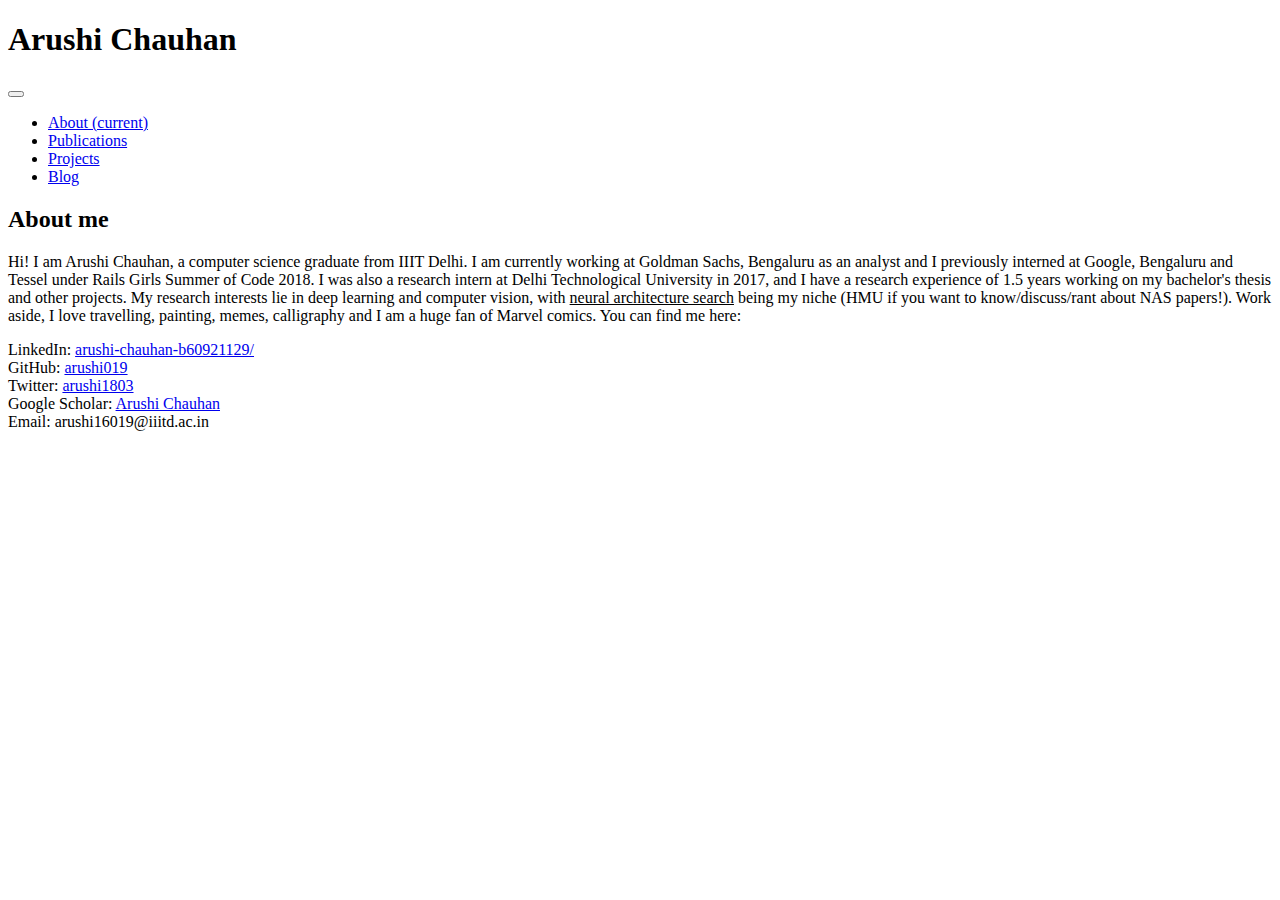
==== index.html @ 6352bda7 "Add files via upload" ====
<!DOCTYPE html>
<html lang="en">

<head>
    <meta charset="UTF-8">
    <meta name="viewport" content="width=device-width, initial-scale=1.0">
    <meta http-equiv="X-UA-Compatible" content="ie=edge">
    <title>Arushi Chauhan</title>
    <link href="https://fonts.googleapis.com/css?family=Open+Sans:300,400" rel="stylesheet" /> <!-- https://fonts.google.com/ -->
    <link href="css/bootstrap.min.css" rel="stylesheet" /> <!-- https://getbootstrap.com/ -->
    <link href="fontawesome/css/all.min.css" rel="stylesheet" /> <!-- https://fontawesome.com/ -->
    <link href="css/templatemo-diagoona.css" rel="stylesheet" />
<!--

TemplateMo 550 Diagoona

https://templatemo.com/tm-550-diagoona

-->
</head>

<body>
    <div class="tm-container">        
        <div>
            <div class="tm-row pt-4">
                <div class="tm-col-left">
                    <div class="tm-site-header media">
                        <i class="fas fa-umbrella-beach fa-3x mt-1 tm-logo"></i>
                        <div class="media-body">
                            <h1 class="tm-sitename text-uppercase">Arushi Chauhan</h1>
                        </div>        
                    </div>
                </div>
                <div class="tm-col-right">
                    <nav class="navbar navbar-expand-lg" id="tm-main-nav">
                        <button class="navbar-toggler toggler-example mr-0 ml-auto" type="button" 
                            data-toggle="collapse" data-target="#navbar-nav" 
                            aria-controls="navbar-nav" aria-expanded="false" aria-label="Toggle navigation">
                            <span><i class="fas fa-bars"></i></span>
                        </button>
                        <div class="collapse navbar-collapse tm-nav" id="navbar-nav">
                            <ul class="navbar-nav text-uppercase">
                                <li class="nav-item active">
                                    <a class="nav-link tm-nav-link" href="#">About <span class="sr-only">(current)</span></a>
                                </li>
                                <li class="nav-item">
                                    <a class="nav-link tm-nav-link" href="papers.html">Publications</a>
                                </li>
                                <li class="nav-item">
                                    <a class="nav-link tm-nav-link" href="projects.html">Projects</a>
                                </li>                            
                                <li class="nav-item">
                                    <a class="nav-link tm-nav-link" href="blog.html">Blog</a>
                                </li>
                            </ul>                            
                        </div>                        
                    </nav>
                </div>
            </div>
            
            <div class="tm-row">
                <div class="tm-col-left"></div>
                <main class="tm-col-right">
                    <section class="tm-content">
                        <h2 class="mb-5 tm-content-title">About me</h2>
                        <p class="mb-5">
                        	Hi! I am Arushi Chauhan, a computer science graduate from IIIT Delhi. I am currently working at Goldman Sachs, Bengaluru as an analyst and I previously interned at Google, Bengaluru and Tessel under Rails Girls Summer of Code 2018. I was also a research intern at Delhi Technological University in 2017, and I have a research experience of 1.5 years working on my bachelor's thesis and other projects. My research interests lie in deep learning and computer vision, with <u>neural architecture search</u> being my niche (HMU if you want to know/discuss/rant about NAS papers!). Work aside, I love travelling, painting, memes, calligraphy and I am a huge fan of Marvel comics. You can find me here:     
                        </p>
                        
                        <p class="mb-5">LinkedIn: 
                        	<a href="linkedin.com/in/arushi-chauhan-b60921129/">arushi-chauhan-b60921129/</a>
                        <br>GitHub: 
                        	<a href="github.com/arushi019">arushi019</a>
                        <br>Twitter: 
                        	<a href="twitter.com/arushi1803">arushi1803</a>
                        <br>Google Scholar:
                        	<a href="https://scholar.google.com/citations?user=WMed-rcAAAAJ&hl=en&oi=ao">Arushi Chauhan</a>
                        <br>Email: arushi16019@iiitd.ac.in</p>  

                    </section>
                </main>
            </div>
        </div>        

        

        <!-- Diagonal background design -->
        <div class="tm-bg">
            <div class="tm-bg-left"></div>
            <div class="tm-bg-right"></div>
        </div>
    </div>

    <script src="js/jquery-3.4.1.min.js"></script>
    <script src="js/bootstrap.min.js"></script>
    <script src="js/jquery.backstretch.min.js"></script>
    <script src="js/templatemo-script.js"></script>
</body>
</html>
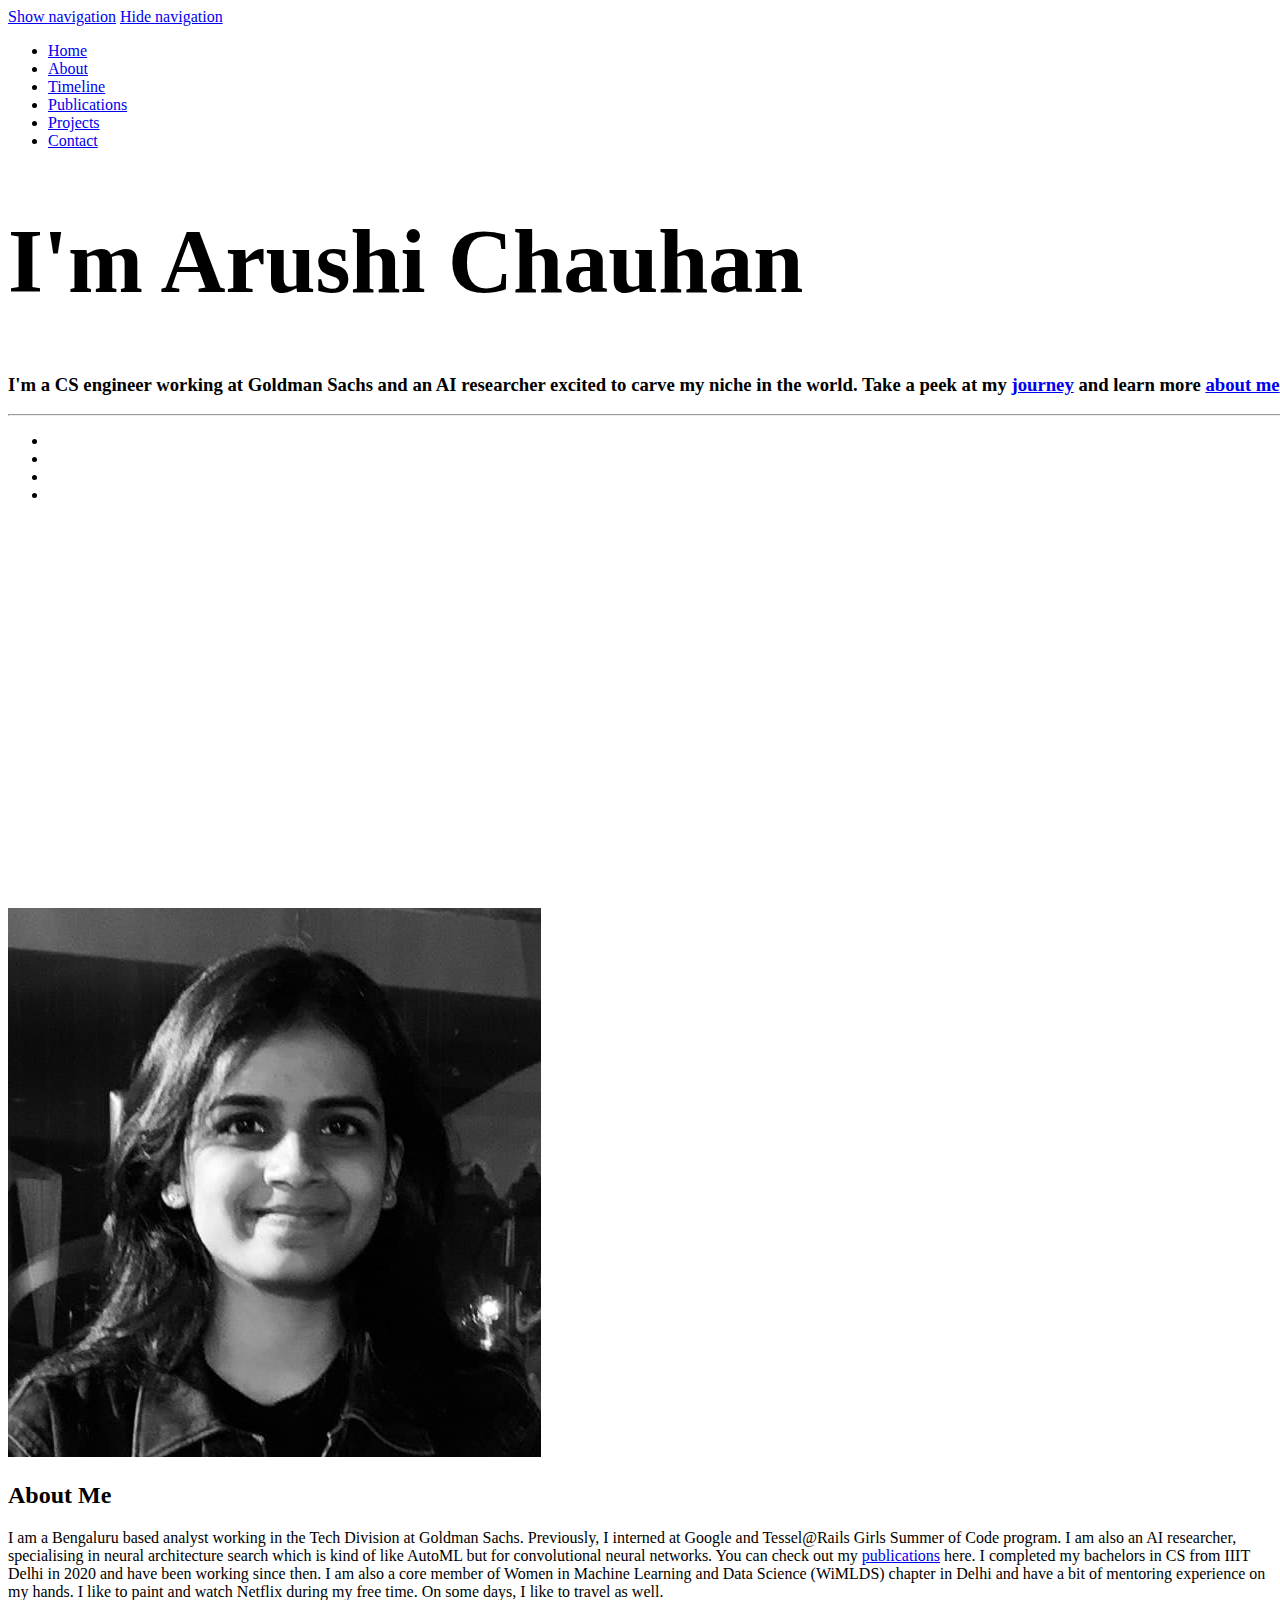
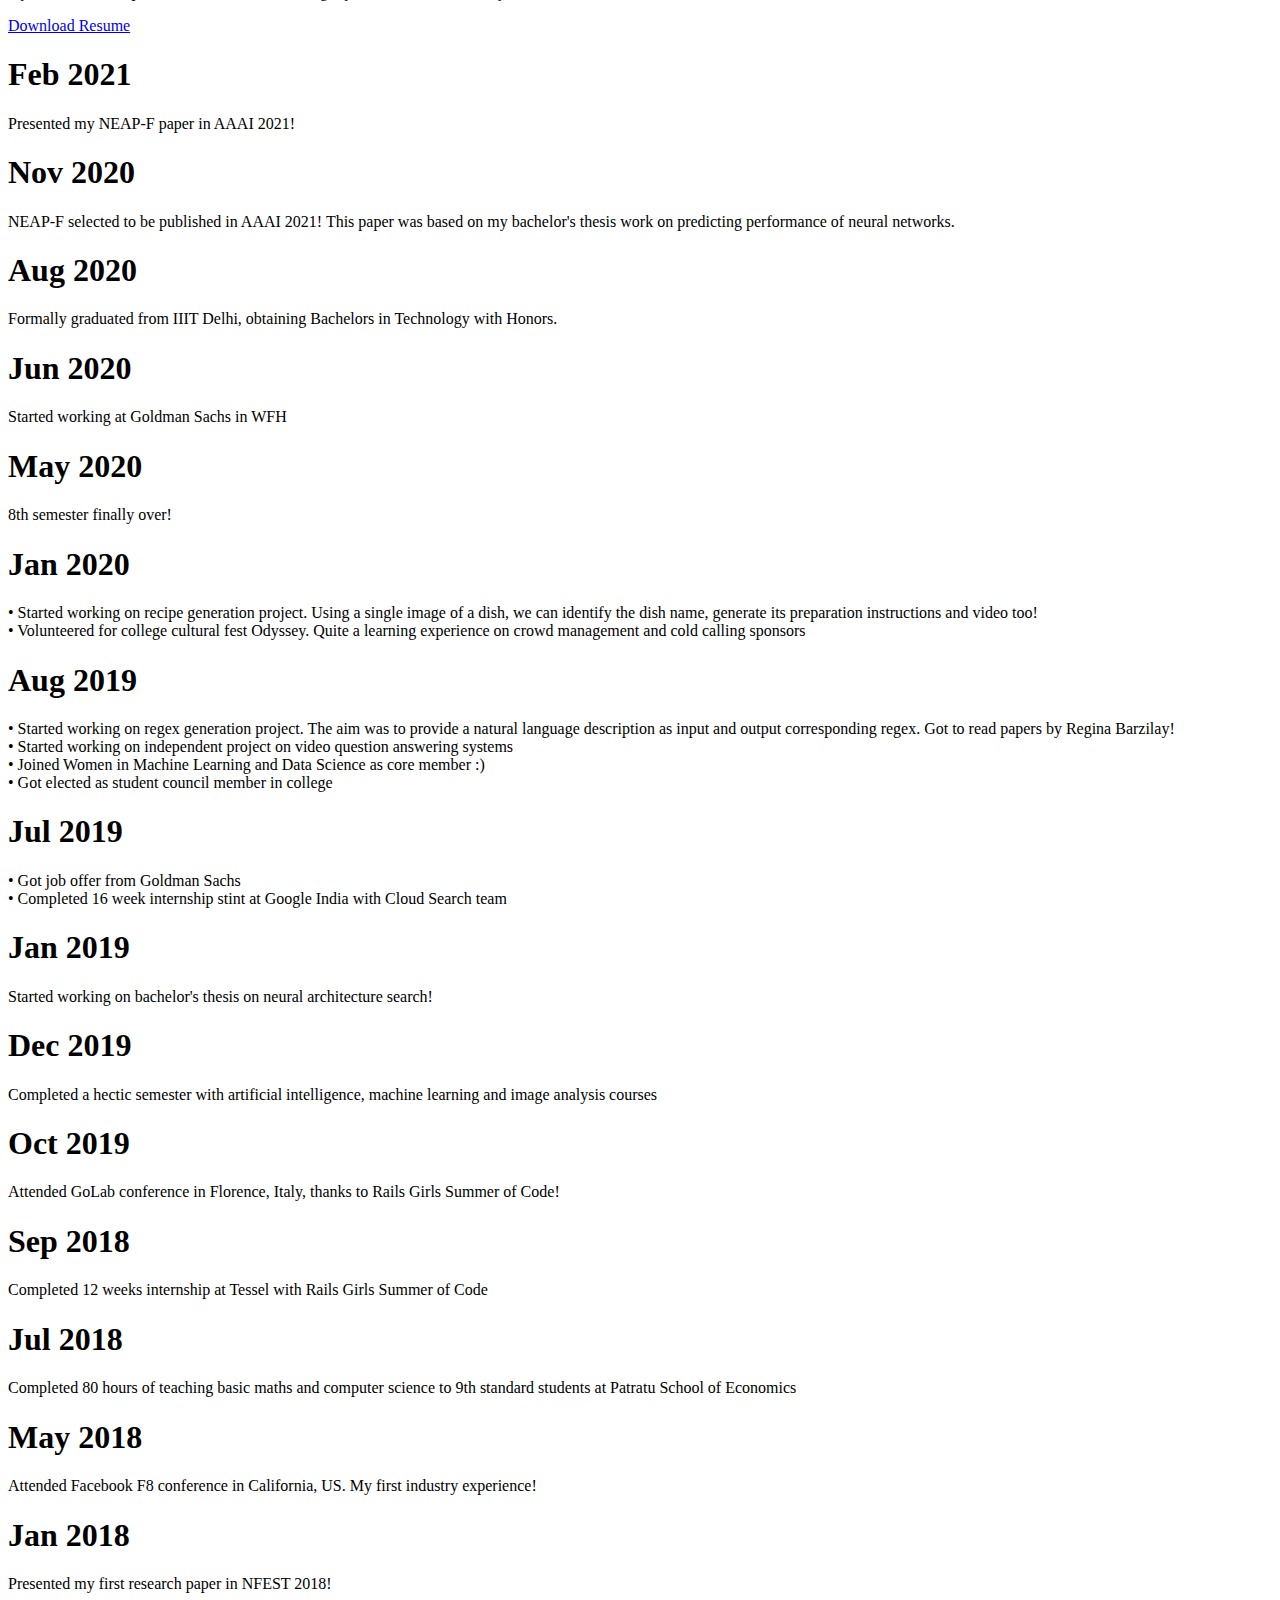
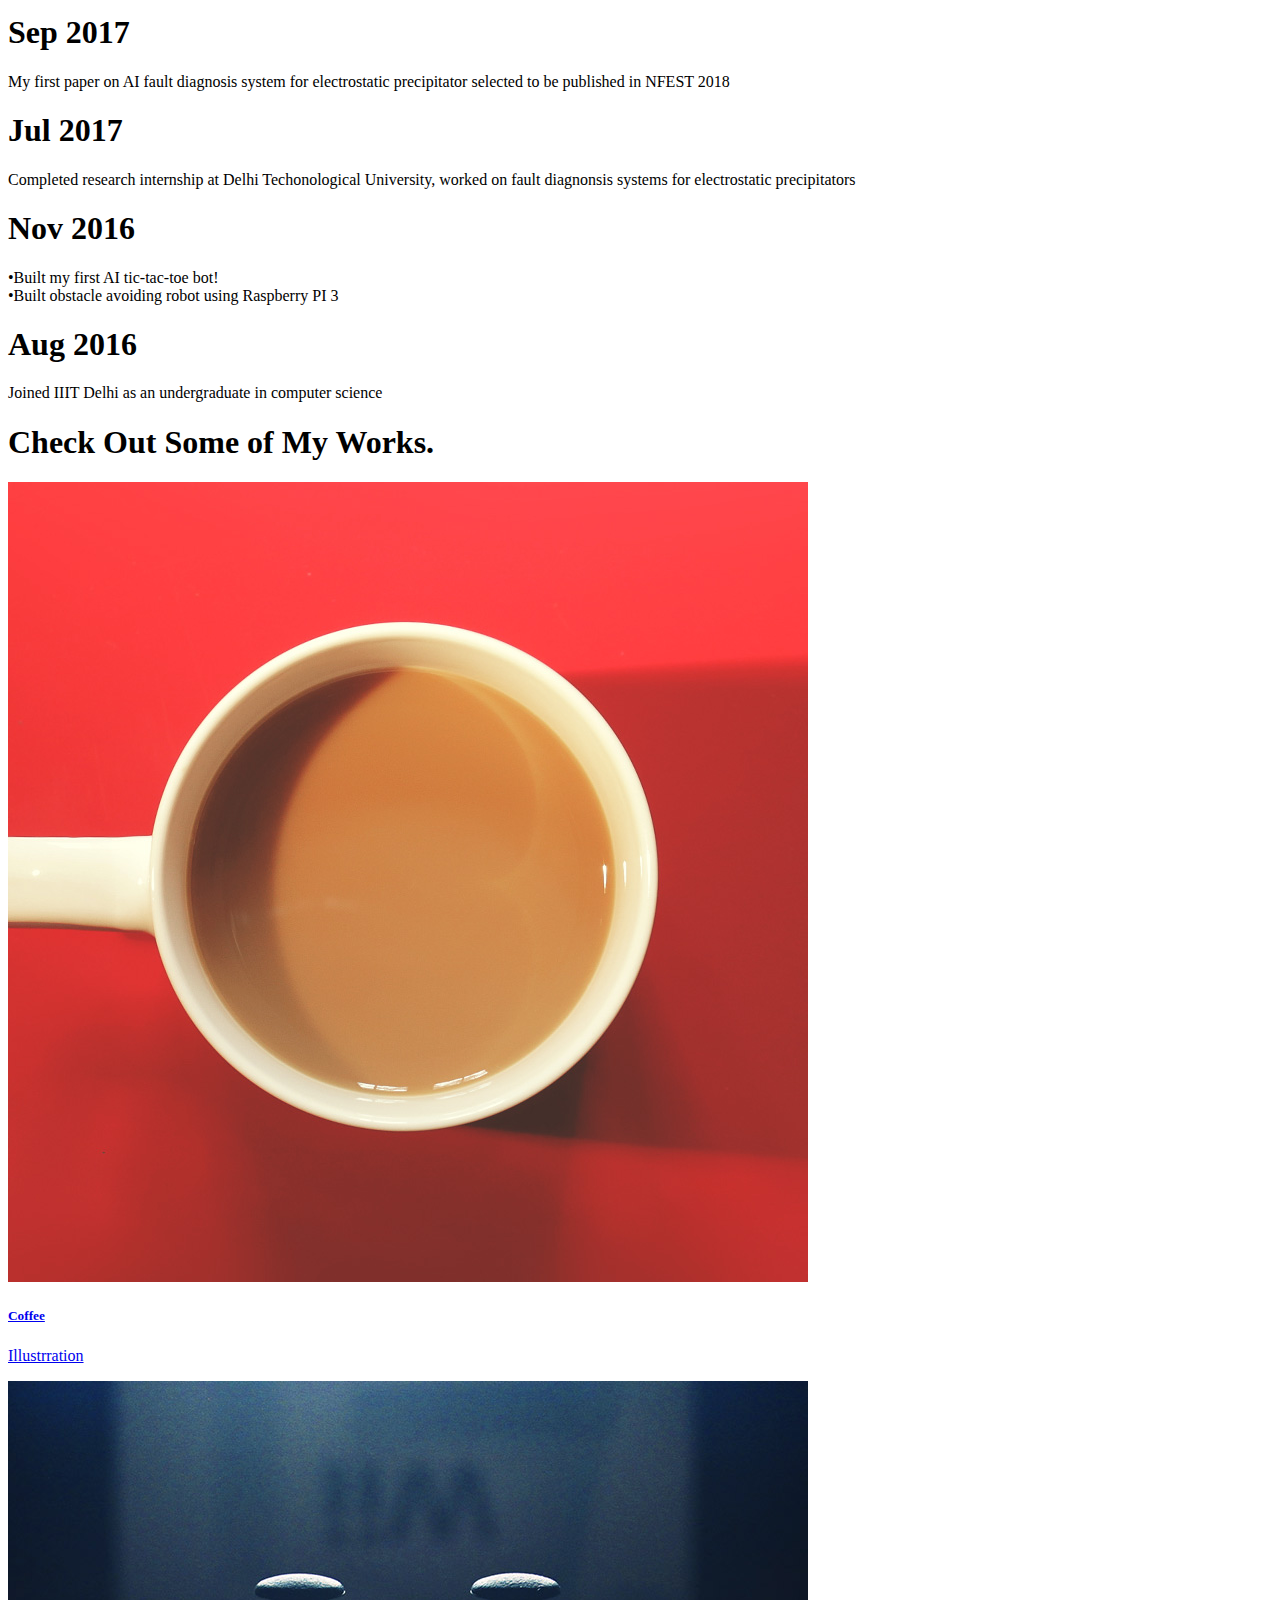
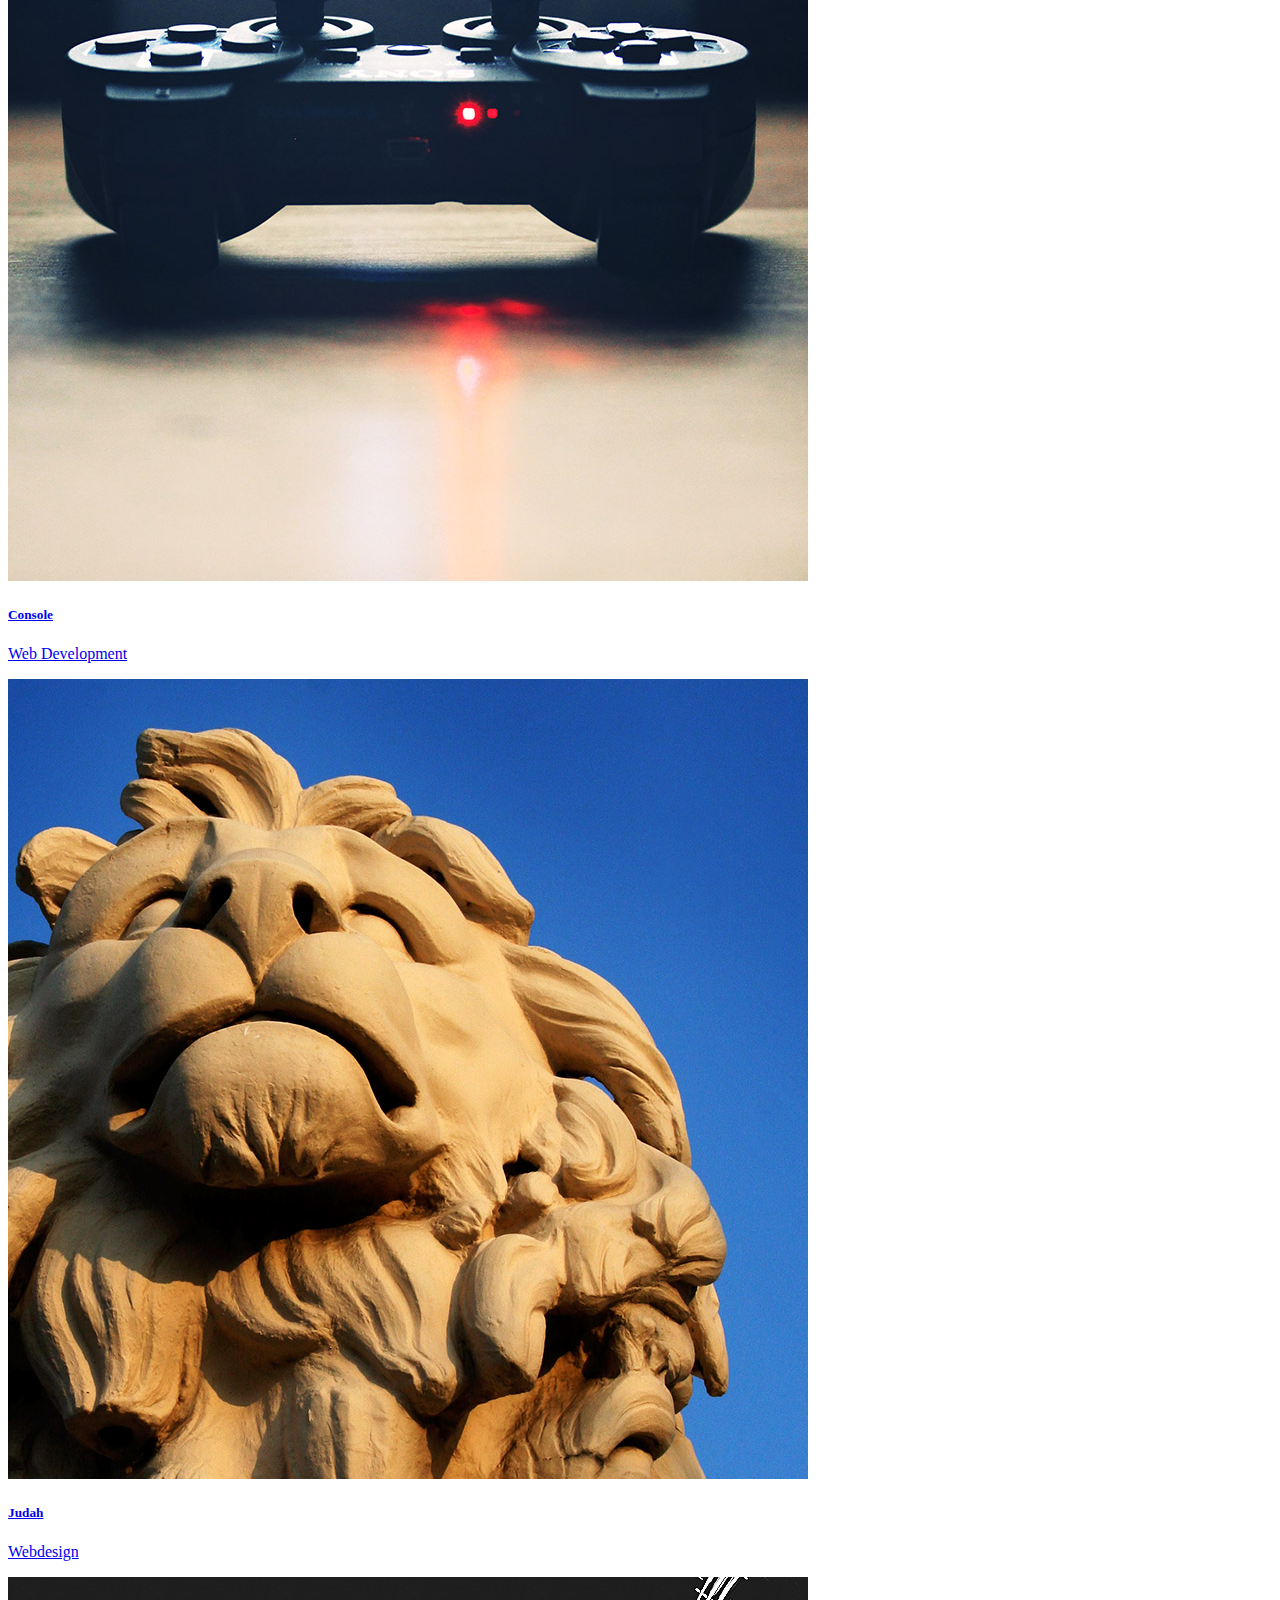
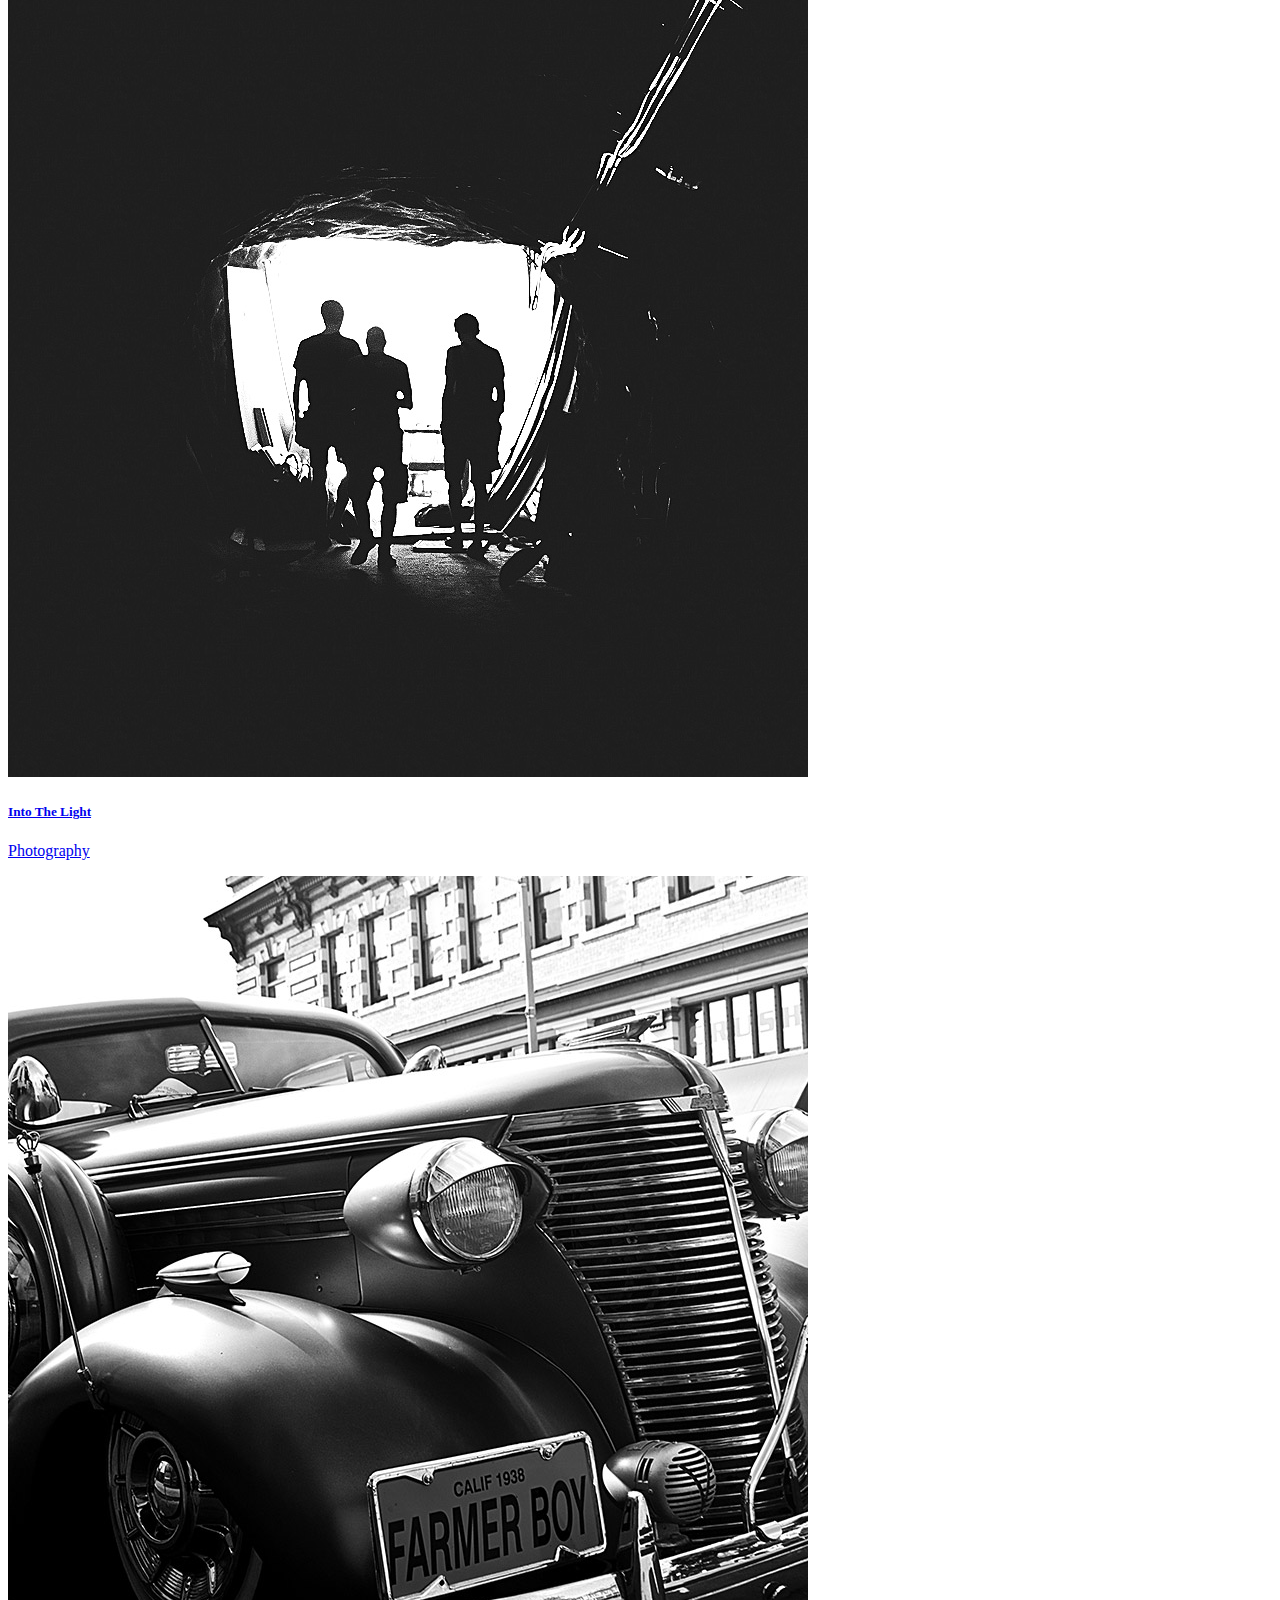
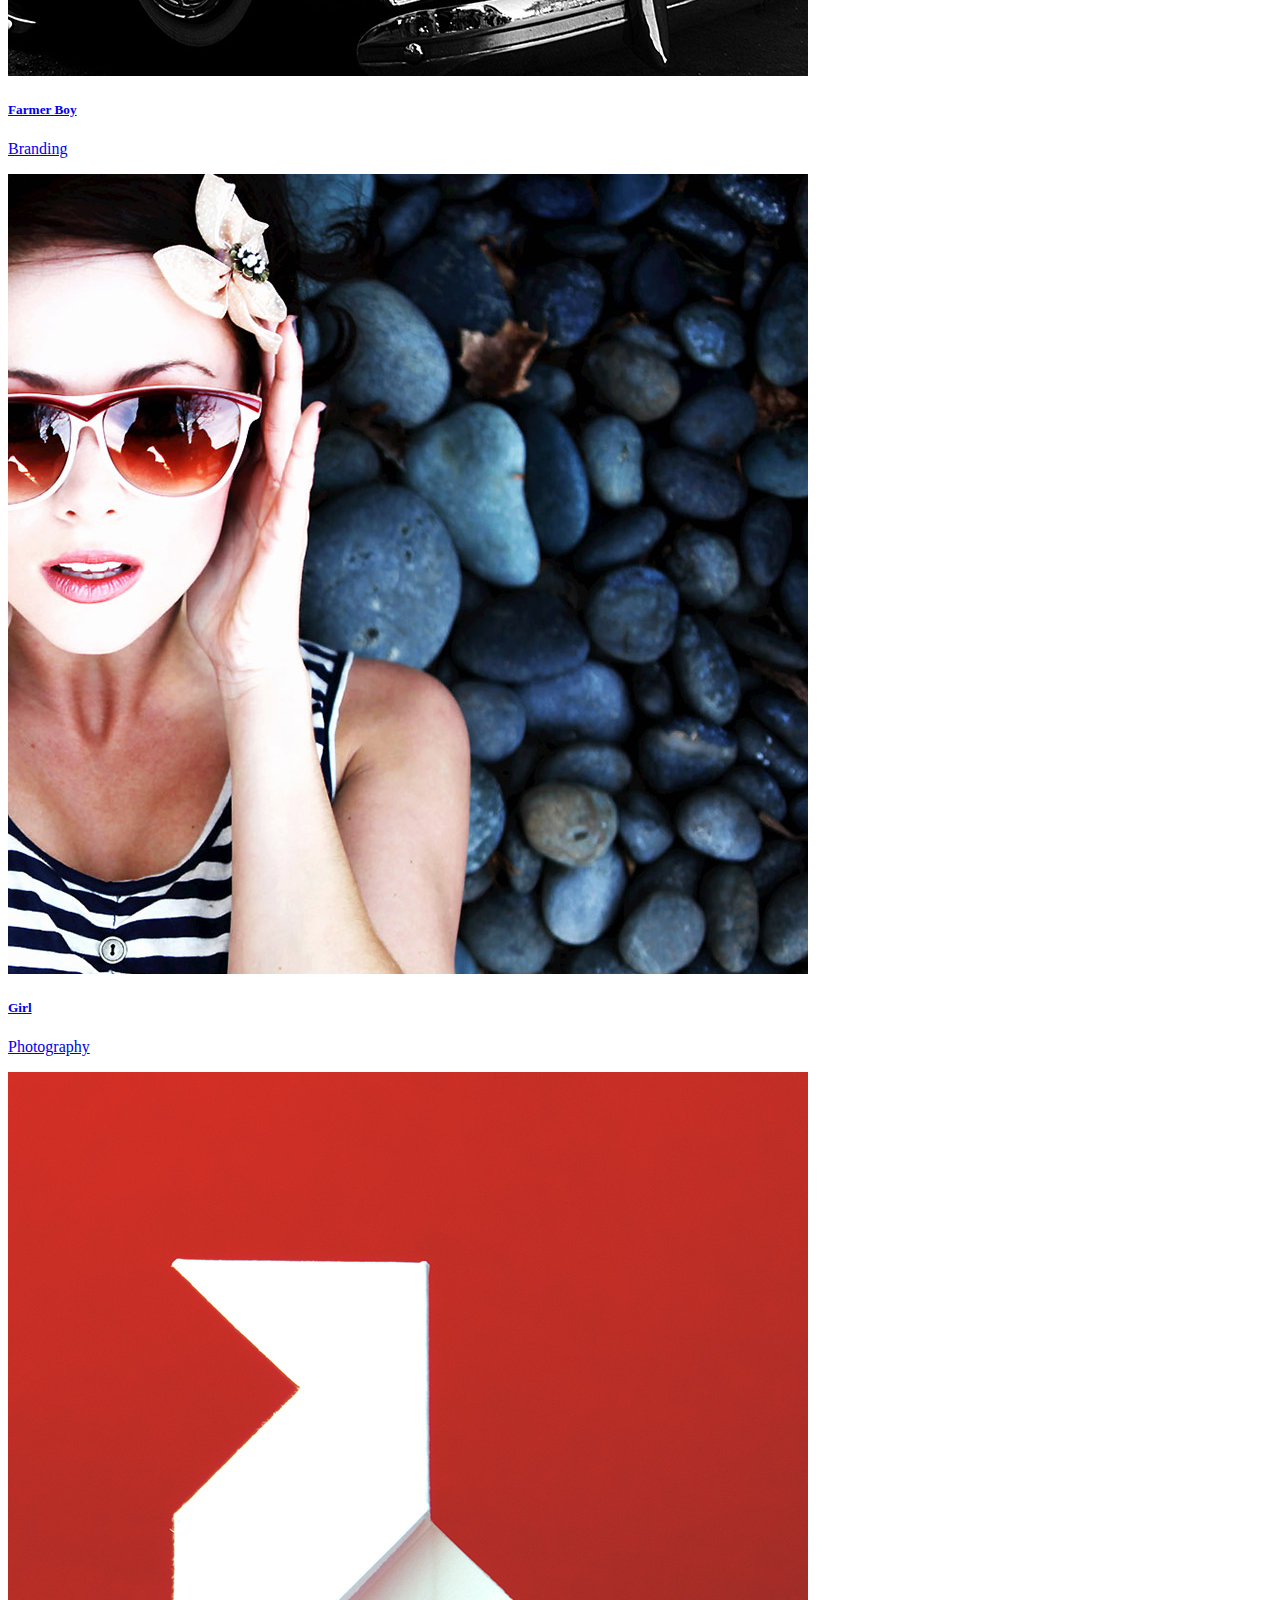
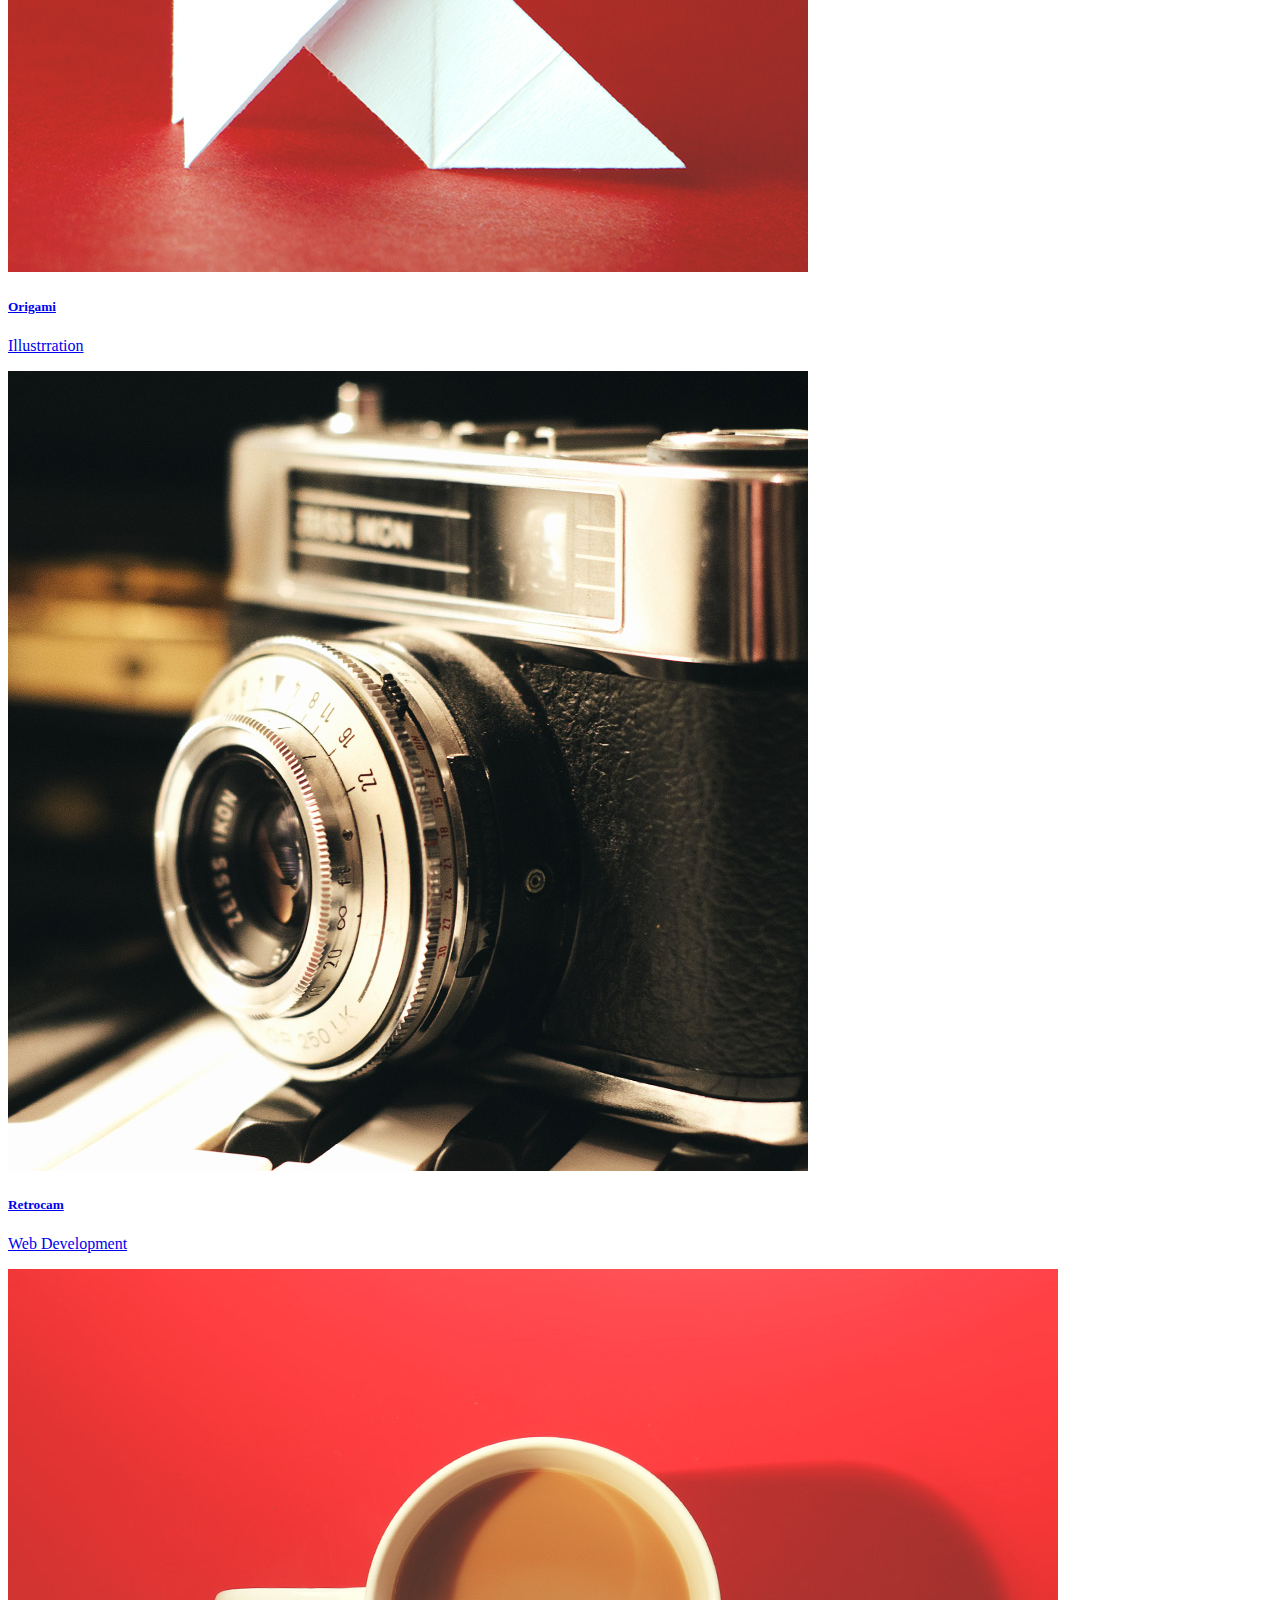
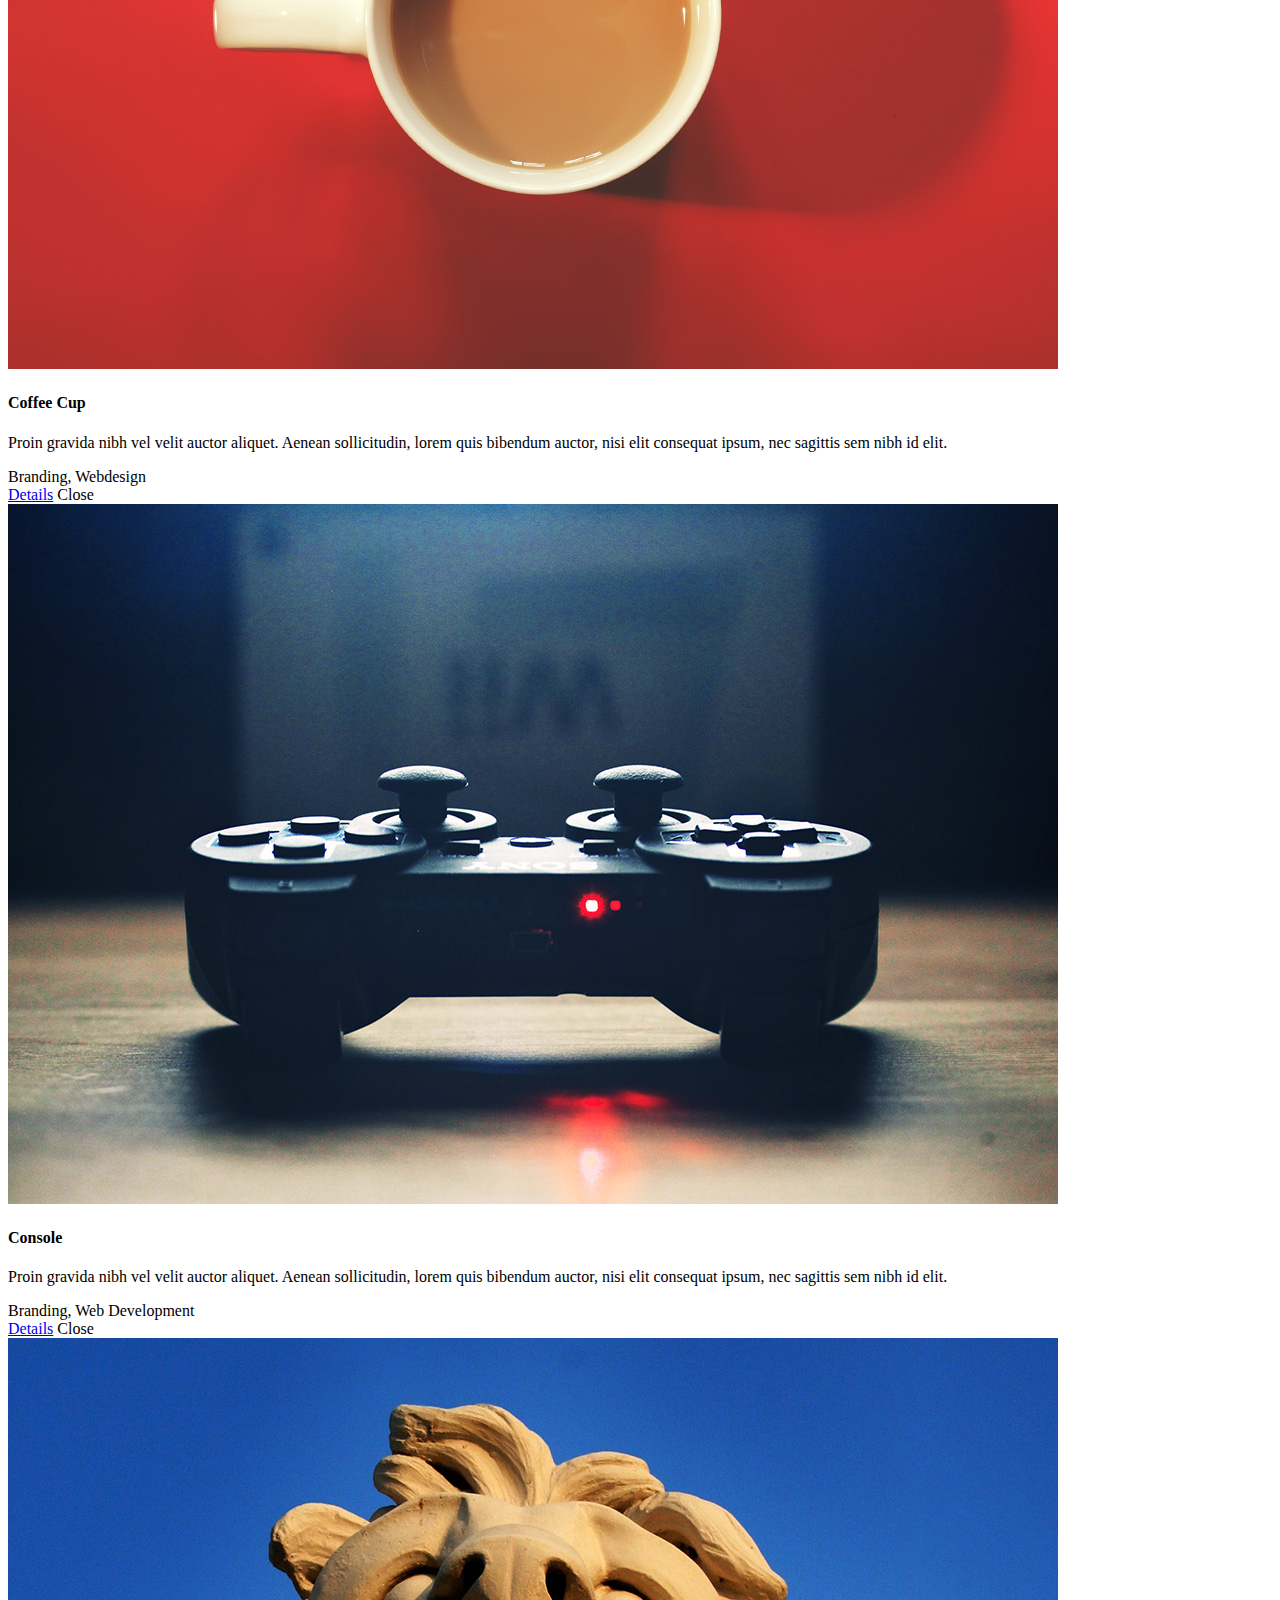
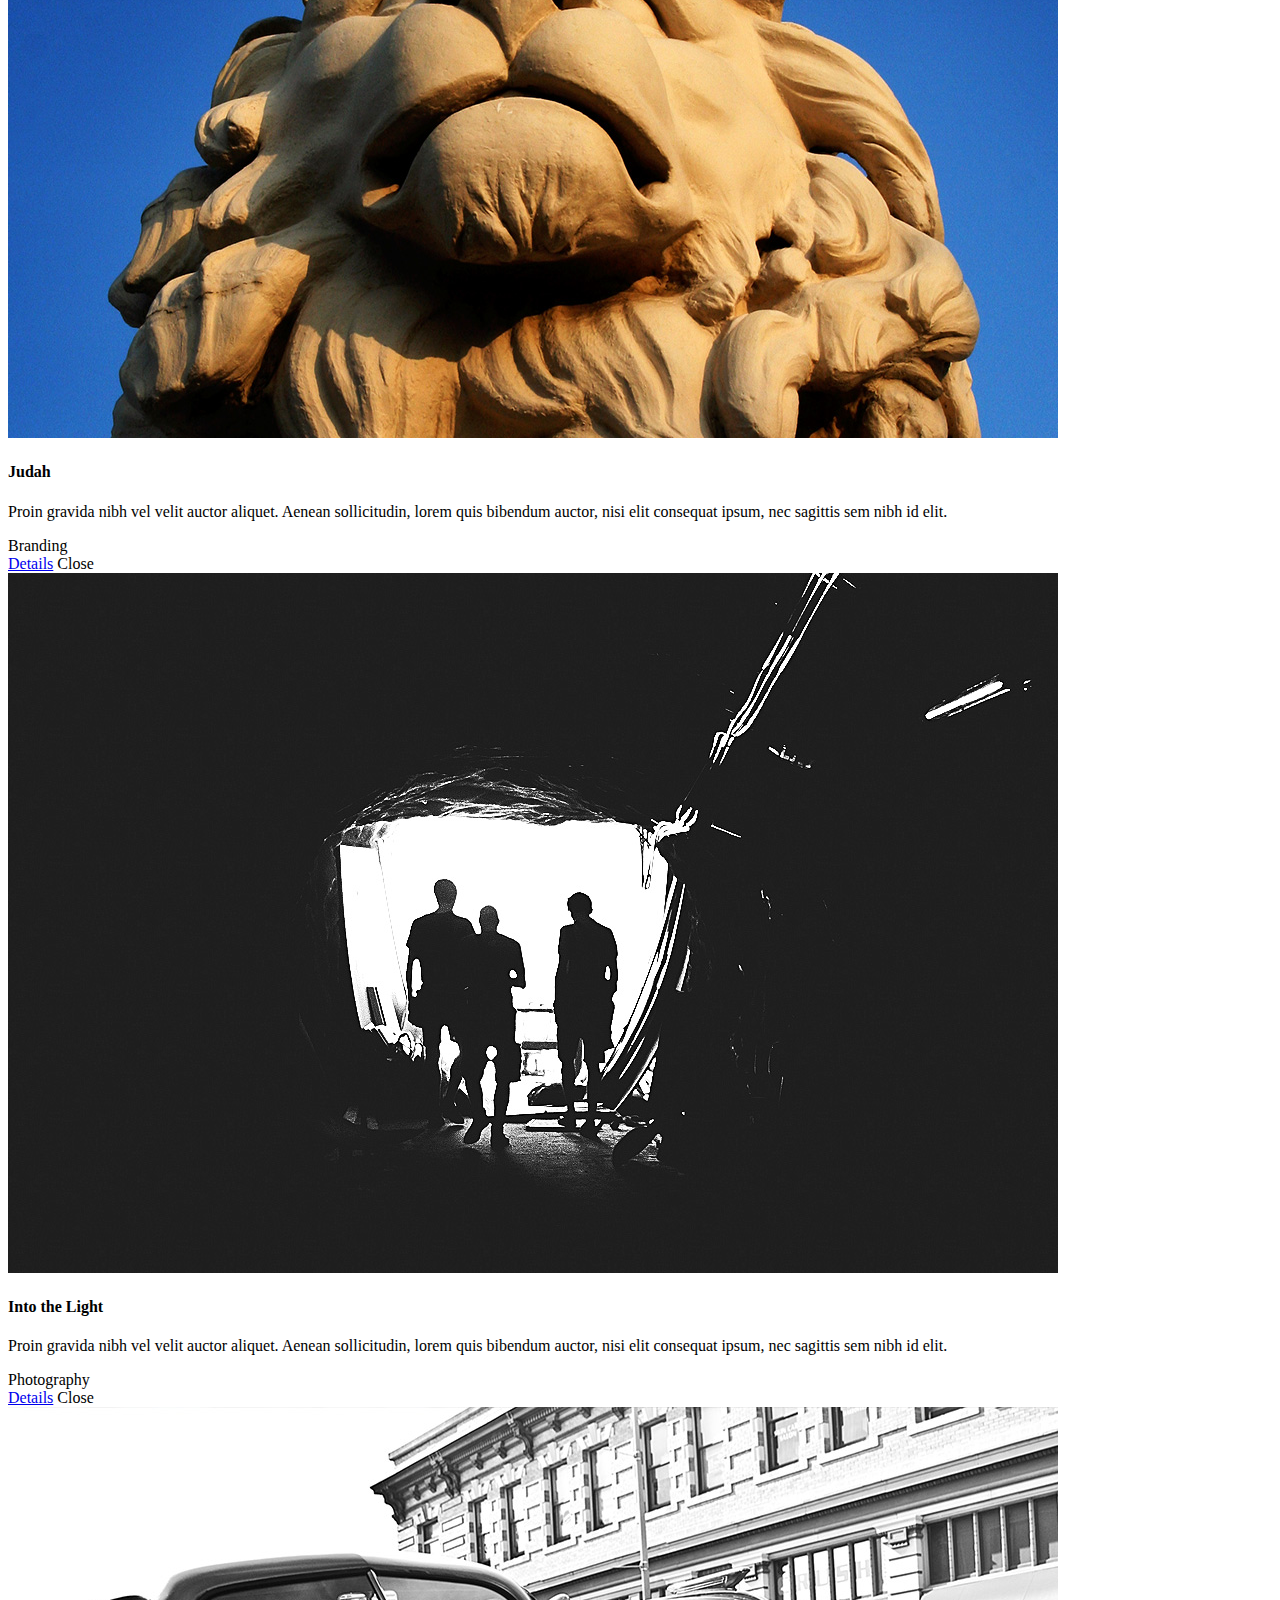
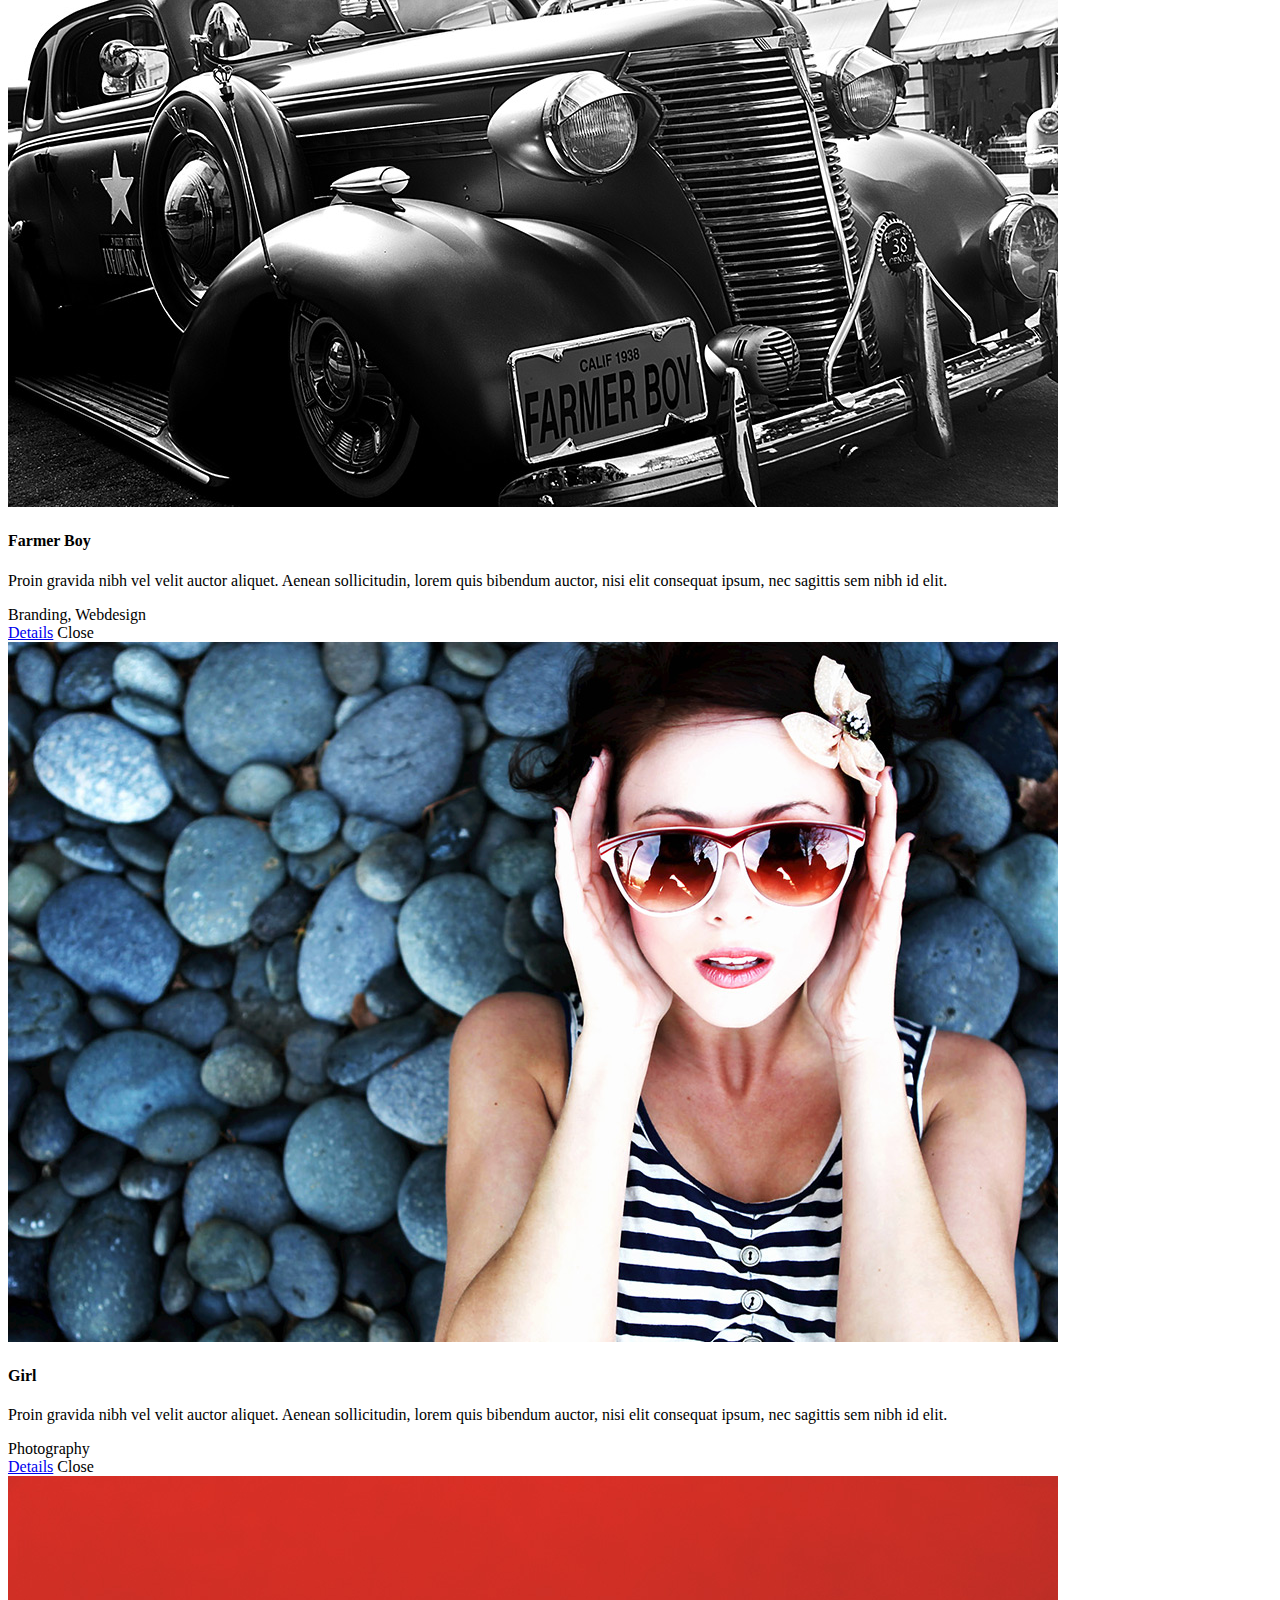
==== commit 96acdcf6: "Add files via upload" ====
--- a/index.html
+++ b/index.html
@@ -1,99 +1,794 @@
-<!DOCTYPE html>
-<html lang="en">
-
-<head>
-    <meta charset="UTF-8">
-    <meta name="viewport" content="width=device-width, initial-scale=1.0">
-    <meta http-equiv="X-UA-Compatible" content="ie=edge">
-    <title>Arushi Chauhan</title>
-    <link href="https://fonts.googleapis.com/css?family=Open+Sans:300,400" rel="stylesheet" /> <!-- https://fonts.google.com/ -->
-    <link href="css/bootstrap.min.css" rel="stylesheet" /> <!-- https://getbootstrap.com/ -->
-    <link href="fontawesome/css/all.min.css" rel="stylesheet" /> <!-- https://fontawesome.com/ -->
-    <link href="css/templatemo-diagoona.css" rel="stylesheet" />
-<!--
-
-TemplateMo 550 Diagoona
-
-https://templatemo.com/tm-550-diagoona
-
--->
-</head>
-
-<body>
-    <div class="tm-container">        
-        <div>
-            <div class="tm-row pt-4">
-                <div class="tm-col-left">
-                    <div class="tm-site-header media">
-                        <i class="fas fa-umbrella-beach fa-3x mt-1 tm-logo"></i>
-                        <div class="media-body">
-                            <h1 class="tm-sitename text-uppercase">Arushi Chauhan</h1>
-                        </div>        
-                    </div>
-                </div>
-                <div class="tm-col-right">
-                    <nav class="navbar navbar-expand-lg" id="tm-main-nav">
-                        <button class="navbar-toggler toggler-example mr-0 ml-auto" type="button" 
-                            data-toggle="collapse" data-target="#navbar-nav" 
-                            aria-controls="navbar-nav" aria-expanded="false" aria-label="Toggle navigation">
-                            <span><i class="fas fa-bars"></i></span>
-                        </button>
-                        <div class="collapse navbar-collapse tm-nav" id="navbar-nav">
-                            <ul class="navbar-nav text-uppercase">
-                                <li class="nav-item active">
-                                    <a class="nav-link tm-nav-link" href="#">About <span class="sr-only">(current)</span></a>
-                                </li>
-                                <li class="nav-item">
-                                    <a class="nav-link tm-nav-link" href="papers.html">Publications</a>
-                                </li>
-                                <li class="nav-item">
-                                    <a class="nav-link tm-nav-link" href="projects.html">Projects</a>
-                                </li>                            
-                                <li class="nav-item">
-                                    <a class="nav-link tm-nav-link" href="blog.html">Blog</a>
-                                </li>
-                            </ul>                            
-                        </div>                        
-                    </nav>
-                </div>
-            </div>
-            
-            <div class="tm-row">
-                <div class="tm-col-left"></div>
-                <main class="tm-col-right">
-                    <section class="tm-content">
-                        <h2 class="mb-5 tm-content-title">About me</h2>
-                        <p class="mb-5">
-                        	Hi! I am Arushi Chauhan, a computer science graduate from IIIT Delhi. I am currently working at Goldman Sachs, Bengaluru as an analyst and I previously interned at Google, Bengaluru and Tessel under Rails Girls Summer of Code 2018. I was also a research intern at Delhi Technological University in 2017, and I have a research experience of 1.5 years working on my bachelor's thesis and other projects. My research interests lie in deep learning and computer vision, with <u>neural architecture search</u> being my niche (HMU if you want to know/discuss/rant about NAS papers!). Work aside, I love travelling, painting, memes, calligraphy and I am a huge fan of Marvel comics. You can find me here:     
-                        </p>
-                        
-                        <p class="mb-5">LinkedIn: 
-                        	<a href="linkedin.com/in/arushi-chauhan-b60921129/">arushi-chauhan-b60921129/</a>
-                        <br>GitHub: 
-                        	<a href="github.com/arushi019">arushi019</a>
-                        <br>Twitter: 
-                        	<a href="twitter.com/arushi1803">arushi1803</a>
-                        <br>Google Scholar:
-                        	<a href="https://scholar.google.com/citations?user=WMed-rcAAAAJ&hl=en&oi=ao">Arushi Chauhan</a>
-                        <br>Email: arushi16019@iiitd.ac.in</p>  
-
-                    </section>
-                </main>
-            </div>
-        </div>        
-
-        
-
-        <!-- Diagonal background design -->
-        <div class="tm-bg">
-            <div class="tm-bg-left"></div>
-            <div class="tm-bg-right"></div>
-        </div>
-    </div>
-
-    <script src="js/jquery-3.4.1.min.js"></script>
-    <script src="js/bootstrap.min.js"></script>
-    <script src="js/jquery.backstretch.min.js"></script>
-    <script src="js/templatemo-script.js"></script>
-</body>
+<!DOCTYPE html>
+<!--[if lt IE 8 ]><html class="no-js ie ie7" lang="en"> <![endif]-->
+<!--[if IE 8 ]><html class="no-js ie ie8" lang="en"> <![endif]-->
+<!--[if (gte IE 8)|!(IE)]><!--><html class="no-js" lang="en"> <!--<![endif]-->
+<head>
+
+   <!--- Basic Page Needs
+   ================================================== -->
+   <meta charset="utf-8">
+	<title>Arushi Chauhan</title>
+	<meta name="description" content="">
+	<meta name="author" content="">
+
+   <!-- Mobile Specific Metas
+   ================================================== -->
+	<meta name="viewport" content="width=device-width, initial-scale=1, maximum-scale=1">
+
+	<!-- CSS
+    ================================================== -->
+   <link rel="stylesheet" href="css/default.css">
+	<link rel="stylesheet" href="css/layout.css">
+   <link rel="stylesheet" href="css/media-queries.css">
+   <link rel="stylesheet" href="css/magnific-popup.css">
+
+   <!-- Script
+   ================================================== -->
+	<script src="js/modernizr.js"></script>
+
+   <!-- Favicons
+	================================================== -->
+	<link rel="shortcut icon" href="favicon.png" >
+
+</head>
+
+<body>
+
+   <!-- Header
+   ================================================== -->
+   <header id="home">
+
+      <nav id="nav-wrap">
+
+         <a class="mobile-btn" href="#nav-wrap" title="Show navigation">Show navigation</a>
+	      <a class="mobile-btn" href="#" title="Hide navigation">Hide navigation</a>
+
+         <ul id="nav" class="nav">
+            <li class="current"><a class="smoothscroll" href="#home">Home</a></li>
+            <li><a class="smoothscroll" href="#about">About</a></li>
+	         <li><a class="smoothscroll" href="#resume">Timeline</a></li>
+            <li><a class="smoothscroll" href="#publications">Publications</a></li>
+            <li><a class="smoothscroll" href="#projects">Projects</a></li>
+            <li><a class="smoothscroll" href="#contact">Contact</a></li>
+         </ul> <!-- end #nav -->
+
+      </nav> <!-- end #nav-wrap -->
+
+      <div class="row banner">
+         <div class="banner-text">
+            <h1 class="responsive-headline">I'm Arushi Chauhan</h1>
+            <h3>I'm a <span>CS engineer</span> working at Goldman Sachs and an <span>AI researcher</span> excited to carve my niche in the world. Take a peek at my <a class="smoothscroll" href="#resume">journey</a>
+            and learn more <a class="smoothscroll" href="#about">about me</a>.</h3>
+            <hr />
+            <ul class="social">
+               <li><a href="https://www.facebook.com/arushi373"><i class="fa fa-facebook"></i></a></li>
+               <li><a href="https://www.twitter.com/arushi1803"><i class="fa fa-twitter"></i></a></li>
+               <li><a href="https://www.linkedin.com/in/arushi-chauhan-b60921129"><i class="fa fa-linkedin"></i></a></li>
+               <li><a href="https://www.instagram.com/artpencilbro/"><i class="fa fa-instagram"></i></a></li>
+            </ul>
+         </div>
+      </div>
+
+      <p class="scrolldown">
+         <a class="smoothscroll" href="#about"><i class="icon-down-circle"></i></a>
+      </p>
+
+   </header> <!-- Header End -->
+
+
+   <!-- About Section
+   ================================================== -->
+   <section id="about">
+
+      <div class="row">
+
+         <div class="three columns">
+
+            <img class="profile-pic"  src="images/profilepic.jpg" alt="" />
+
+         </div>
+
+         <div class="nine columns main-col">
+
+            <h2>About Me</h2>
+
+            <p>I am a Bengaluru based analyst working in the Tech Division at Goldman Sachs. Previously, I interned at Google and Tessel@Rails Girls Summer of Code program. I am also an AI researcher, specialising in neural architecture search which is kind of like AutoML but for convolutional neural networks. You can check out my <a class="smoothscroll" href="#publications">publications</a> here. I completed my bachelors in CS from IIIT Delhi in 2020 and have been working since then. I am also a core member of Women in Machine Learning and Data Science (WiMLDS) chapter in Delhi and have a bit of mentoring experience on my hands. I like to paint and watch Netflix during my free time. On some days, I like to travel as well. 
+            </p>
+
+            <div class="row">
+               <div class="columns download">
+                  <p>
+                     <a href="https://drive.google.com/file/d/1uOMiT7O-aNMrY5eu47QqBkSpFM9xXvEx/view?usp=sharing" class="button"><i class="fa fa-download"></i>Download Resume</a>
+                  </p>
+               </div>
+
+            </div> <!-- end row -->
+
+         </div> <!-- end .main-col -->
+
+      </div>
+
+   </section> <!-- About Section End-->
+
+
+   <!-- Resume Section
+   ================================================== -->
+   <section id="resume">
+
+      <div class="row education">
+         <div class="three columns header-col">
+            <h1><span>Feb 2021</span></h1>
+         </div>
+         <div class="nine columns main-col">
+            <div class="row item">
+               <p>Presented my NEAP-F paper in AAAI 2021!</p>
+            </div>
+         </div>
+         <div class="three columns header-col">
+            <h1><span>Nov 2020</span></h1>
+         </div>
+         <div class="nine columns main-col">
+            <div class="row item">
+               <p>NEAP-F selected to be published in AAAI 2021! This paper was based on my bachelor's thesis work on predicting
+                  performance of neural networks. </p>
+            </div>
+         </div>
+         <div class="three columns header-col">
+            <h1><span>Aug 2020</span></h1>
+         </div>
+         <div class="nine columns main-col">
+            <div class="row item">
+               <p>Formally graduated from IIIT Delhi, obtaining Bachelors in Technology with Honors.</p>
+            </div>
+         </div>
+         <div class="three columns header-col">
+            <h1><span>Jun 2020</span></h1>
+         </div>
+         <div class="nine columns main-col">
+            <div class="row item">
+               <p>Started working at Goldman Sachs in WFH</p>
+            </div>
+         </div>
+         <div class="three columns header-col">
+            <h1><span>May 2020</span></h1>
+         </div>
+         <div class="nine columns main-col">
+            <div class="row item">
+               <p>8th semester finally over!</p>
+            </div>
+         </div>
+         <div class="three columns header-col">
+            <h1><span>Jan 2020</span></h1>
+         </div>
+         <div class="nine columns main-col">
+            <div class="row item">
+               <p><span>&bull;</span> Started working on recipe generation project. Using a single image of a dish, we can identify the dish name, generate its preparation instructions and video too!
+               <br><span>&bull;</span> Volunteered for college cultural fest Odyssey. Quite a learning experience on crowd management and cold calling sponsors</p>
+            </div>
+         </div>
+         <div class="three columns header-col">
+            <h1><span>Aug 2019</span></h1>
+         </div>
+         <div class="nine columns main-col">
+            <div class="row item">
+               <p><span>&bull;</span> Started working on regex generation project. The aim was to provide a natural language description as input and output corresponding regex. Got to read papers by Regina Barzilay!
+               <br><span>&bull;</span> Started working on independent project on video question answering systems
+               <br><span>&bull;</span> Joined Women in Machine Learning and Data Science as core member :)
+               <br><span>&bull;</span> Got elected as student council member in college
+               </p>
+            </div>
+         </div>
+         <div class="three columns header-col">
+            <h1><span>Jul 2019</span></h1>
+         </div>
+         <div class="nine columns main-col">
+            <div class="row item">
+               <p><span>&bull;</span> Got job offer from Goldman Sachs
+               <br><span>&bull;</span> Completed 16 week internship stint at Google India with Cloud Search team</p>
+            </div>
+         </div>
+         <div class="three columns header-col">
+            <h1><span>Jan 2019</span></h1>
+         </div>
+         <div class="nine columns main-col">
+            <div class="row item">
+               <p>Started working on bachelor's thesis on neural architecture search!</p>
+            </div>
+         </div>
+         <div class="three columns header-col">
+            <h1><span>Dec 2019</span></h1>
+         </div>
+         <div class="nine columns main-col">
+            <div class="row item">
+               <p>Completed a hectic semester with artificial intelligence, machine learning and image analysis courses</p>
+            </div>
+         </div>
+         <div class="three columns header-col">
+            <h1><span>Oct 2019</span></h1>
+         </div>
+         <div class="nine columns main-col">
+            <div class="row item">
+               <p>Attended GoLab conference in Florence, Italy, thanks to Rails Girls Summer of Code!</p>
+            </div>
+         </div>
+         <div class="three columns header-col">
+            <h1><span>Sep 2018</span></h1>
+         </div>
+         <div class="nine columns main-col">
+            <div class="row item">
+               <p>Completed 12 weeks internship at Tessel with Rails Girls Summer of Code</p>
+            </div>
+         </div>
+         <div class="three columns header-col">
+            <h1><span>Jul 2018</span></h1>
+         </div>
+         <div class="nine columns main-col">
+            <div class="row item">
+               <p>Completed 80 hours of teaching basic maths and computer science to 9th standard students at Patratu School of Economics</p>
+            </div>
+         </div>
+         <div class="three columns header-col">
+            <h1><span>May 2018</span></h1>
+         </div>
+         <div class="nine columns main-col">
+            <div class="row item">
+               <p>Attended Facebook F8 conference in California, US. My first industry experience!</p>
+            </div>
+         </div>
+         <div class="three columns header-col">
+            <h1><span>Jan 2018</span></h1>
+         </div>
+         <div class="nine columns main-col">
+            <div class="row item">
+               <p>Presented my first research paper in NFEST 2018!</p>
+            </div>
+         </div>
+         <div class="three columns header-col">
+            <h1><span>Sep 2017</span></h1>
+         </div>
+         <div class="nine columns main-col">
+            <div class="row item">
+               <p>My first paper on AI fault diagnosis system for electrostatic precipitator selected to be published in NFEST 2018</p>
+            </div>
+         </div>
+         <div class="three columns header-col">
+            <h1><span>Jul 2017</span></h1>
+         </div>
+         <div class="nine columns main-col">
+            <div class="row item">
+               <p>Completed research internship at Delhi Techonological University, worked on fault diagnonsis systems
+               for electrostatic precipitators</p>
+            </div>
+         </div>
+         <div class="three columns header-col">
+            <h1><span>Nov 2016</span></h1>
+         </div>
+         <div class="nine columns main-col">
+            <div class="row item">
+               <p><span>&bull;</span>Built my first AI tic-tac-toe bot!
+               <br><span>&bull;</span>Built obstacle avoiding robot using Raspberry PI 3
+               </p>
+            </div>
+         </div>
+         <div class="three columns header-col">
+            <h1><span>Aug 2016</span></h1>
+         </div>
+         <div class="nine columns main-col">
+            <div class="row item">
+               <p>Joined IIIT Delhi as an undergraduate in computer science</p>
+            </div>
+         </div>
+      </div>
+
+   </section> <!-- Resume Section End-->
+
+
+   <!-- Portfolio Section
+   ================================================== -->
+   <section id="portfolio">
+
+      <div class="row">
+
+         <div class="twelve columns collapsed">
+
+            <h1>Check Out Some of My Works.</h1>
+
+            <!-- portfolio-wrapper -->
+            <div id="portfolio-wrapper" class="bgrid-quarters s-bgrid-thirds cf">
+
+          	   <div class="columns portfolio-item">
+                  <div class="item-wrap">
+
+                     <a href="#modal-01" title="">
+                        <img alt="" src="images/portfolio/coffee.jpg">
+                        <div class="overlay">
+                           <div class="portfolio-item-meta">
+          					      <h5>Coffee</h5>
+                              <p>Illustrration</p>
+          					   </div>
+                        </div>
+                        <div class="link-icon"><i class="icon-plus"></i></div>
+                     </a>
+
+                  </div>
+          		</div> <!-- item end -->
+
+               <div class="columns portfolio-item">
+                  <div class="item-wrap">
+
+                     <a href="#modal-02" title="">
+                        <img alt="" src="images/portfolio/console.jpg">
+                        <div class="overlay">
+                           <div class="portfolio-item-meta">
+          					      <h5>Console</h5>
+                              <p>Web Development</p>
+          					   </div>
+                        </div>
+                        <div class="link-icon"><i class="icon-plus"></i></div>
+                     </a>
+
+                  </div>
+          		</div> <!-- item end -->
+
+               <div class="columns portfolio-item">
+                  <div class="item-wrap">
+
+                     <a href="#modal-03" title="">
+                        <img alt="" src="images/portfolio/judah.jpg">
+                        <div class="overlay">
+                           <div class="portfolio-item-meta">
+          					      <h5>Judah</h5>
+                              <p>Webdesign</p>
+          					   </div>
+                        </div>
+                        <div class="link-icon"><i class="icon-plus"></i></div>
+                     </a>
+
+                  </div>
+          		</div> <!-- item end -->
+
+               <div class="columns portfolio-item">
+                  <div class="item-wrap">
+
+                     <a href="#modal-04" title="">
+                        <img alt="" src="images/portfolio/into-the-light.jpg">
+                        <div class="overlay">
+                           <div class="portfolio-item-meta">
+          					      <h5>Into The Light</h5>
+                              <p>Photography</p>
+          					   </div>
+                        </div>
+                        <div class="link-icon"><i class="icon-plus"></i></div>
+                     </a>
+
+                  </div>
+          		</div> <!-- item end -->
+
+               <div class="columns portfolio-item">
+                  <div class="item-wrap">
+
+                     <a href="#modal-05" title="">
+                        <img alt="" src="images/portfolio/farmerboy.jpg">
+                        <div class="overlay">
+                           <div class="portfolio-item-meta">
+          					      <h5>Farmer Boy</h5>
+                              <p>Branding</p>
+          					   </div>
+                        </div>
+                        <div class="link-icon"><i class="icon-plus"></i></div>
+                     </a>
+
+                  </div>
+          		</div> <!-- item end -->
+
+               <div class="columns portfolio-item">
+                  <div class="item-wrap">
+
+                     <a href="#modal-06" title="">
+                        <img alt="" src="images/portfolio/girl.jpg">
+                        <div class="overlay">
+                           <div class="portfolio-item-meta">
+          					      <h5>Girl</h5>
+                              <p>Photography</p>
+          					   </div>
+                        </div>
+                        <div class="link-icon"><i class="icon-plus"></i></div>
+                     </a>
+
+                  </div>
+          		</div> <!-- item end -->
+
+               <div class="columns portfolio-item">
+                  <div class="item-wrap">
+
+                     <a href="#modal-07" title="">
+                        <img alt="" src="images/portfolio/origami.jpg">
+                        <div class="overlay">
+                           <div class="portfolio-item-meta">
+          					      <h5>Origami</h5>
+                              <p>Illustrration</p>
+          					   </div>
+                        </div>
+                        <div class="link-icon"><i class="icon-plus"></i></div>
+                     </a>
+
+                  </div>
+          		</div> <!-- item end -->
+
+               <div class="columns portfolio-item">
+                  <div class="item-wrap">
+
+                     <a href="#modal-08" title="">
+                        <img alt="" src="images/portfolio/retrocam.jpg">
+                        <div class="overlay">
+                           <div class="portfolio-item-meta">
+          					      <h5>Retrocam</h5>
+                              <p>Web Development</p>
+          					   </div>
+                        </div>
+                        <div class="link-icon"><i class="icon-plus"></i></div>
+                     </a>
+
+                  </div>
+          		</div>  <!-- item end -->
+
+            </div> <!-- portfolio-wrapper end -->
+
+         </div> <!-- twelve columns end -->
+
+
+         <!-- Modal Popup
+	      --------------------------------------------------------------- -->
+
+         <div id="modal-01" class="popup-modal mfp-hide">
+
+		      <img class="scale-with-grid" src="images/portfolio/modals/m-coffee.jpg" alt="" />
+
+		      <div class="description-box">
+			      <h4>Coffee Cup</h4>
+			      <p>Proin gravida nibh vel velit auctor aliquet. Aenean sollicitudin, lorem quis bibendum auctor, nisi elit consequat ipsum, nec sagittis sem nibh id elit.</p>
+               <span class="categories"><i class="fa fa-tag"></i>Branding, Webdesign</span>
+		      </div>
+
+            <div class="link-box">
+               <a href="http://www.behance.net" target="_blank">Details</a>
+		         <a class="popup-modal-dismiss">Close</a>
+            </div>
+
+	      </div><!-- modal-01 End -->
+
+         <div id="modal-02" class="popup-modal mfp-hide">
+
+		      <img class="scale-with-grid" src="images/portfolio/modals/m-console.jpg" alt="" />
+
+		      <div class="description-box">
+			      <h4>Console</h4>
+			      <p>Proin gravida nibh vel velit auctor aliquet. Aenean sollicitudin, lorem quis bibendum auctor, nisi elit consequat ipsum, nec sagittis sem nibh id elit.</p>
+               <span class="categories"><i class="fa fa-tag"></i>Branding, Web Development</span>
+		      </div>
+
+            <div class="link-box">
+               <a href="http://www.behance.net" target="_blank">Details</a>
+		         <a class="popup-modal-dismiss">Close</a>
+            </div>
+
+	      </div><!-- modal-02 End -->
+
+         <div id="modal-03" class="popup-modal mfp-hide">
+
+		      <img class="scale-with-grid" src="images/portfolio/modals/m-judah.jpg" alt="" />
+
+		      <div class="description-box">
+			      <h4>Judah</h4>
+			      <p>Proin gravida nibh vel velit auctor aliquet. Aenean sollicitudin, lorem quis bibendum auctor, nisi elit consequat ipsum, nec sagittis sem nibh id elit.</p>
+               <span class="categories"><i class="fa fa-tag"></i>Branding</span>
+		      </div>
+
+            <div class="link-box">
+               <a href="http://www.behance.net" target="_blank">Details</a>
+		         <a class="popup-modal-dismiss">Close</a>
+            </div>
+
+	      </div><!-- modal-03 End -->
+
+         <div id="modal-04" class="popup-modal mfp-hide">
+
+		      <img class="scale-with-grid" src="images/portfolio/modals/m-intothelight.jpg" alt="" />
+
+		      <div class="description-box">
+			      <h4>Into the Light</h4>
+			      <p>Proin gravida nibh vel velit auctor aliquet. Aenean sollicitudin, lorem quis bibendum auctor, nisi elit consequat ipsum, nec sagittis sem nibh id elit.</p>
+               <span class="categories"><i class="fa fa-tag"></i>Photography</span>
+		      </div>
+
+            <div class="link-box">
+               <a href="http://www.behance.net" target="_blank">Details</a>
+		         <a class="popup-modal-dismiss">Close</a>
+            </div>
+
+	      </div><!-- modal-04 End -->
+
+         <div id="modal-05" class="popup-modal mfp-hide">
+
+		      <img class="scale-with-grid" src="images/portfolio/modals/m-farmerboy.jpg" alt="" />
+
+		      <div class="description-box">
+			      <h4>Farmer Boy</h4>
+			      <p>Proin gravida nibh vel velit auctor aliquet. Aenean sollicitudin, lorem quis bibendum auctor, nisi elit consequat ipsum, nec sagittis sem nibh id elit.</p>
+               <span class="categories"><i class="fa fa-tag"></i>Branding, Webdesign</span>
+		      </div>
+
+            <div class="link-box">
+               <a href="http://www.behance.net" target="_blank">Details</a>
+		         <a class="popup-modal-dismiss">Close</a>
+            </div>
+
+	      </div><!-- modal-05 End -->
+
+         <div id="modal-06" class="popup-modal mfp-hide">
+
+		      <img class="scale-with-grid" src="images/portfolio/modals/m-girl.jpg" alt="" />
+
+		      <div class="description-box">
+			      <h4>Girl</h4>
+			      <p>Proin gravida nibh vel velit auctor aliquet. Aenean sollicitudin, lorem quis bibendum auctor, nisi elit consequat ipsum, nec sagittis sem nibh id elit.</p>
+               <span class="categories"><i class="fa fa-tag"></i>Photography</span>
+		      </div>
+
+            <div class="link-box">
+               <a href="http://www.behance.net" target="_blank">Details</a>
+		         <a class="popup-modal-dismiss">Close</a>
+            </div>
+
+	      </div><!-- modal-06 End -->
+
+         <div id="modal-07" class="popup-modal mfp-hide">
+
+		      <img class="scale-with-grid" src="images/portfolio/modals/m-origami.jpg" alt="" />
+
+		      <div class="description-box">
+			      <h4>Origami</h4>
+			      <p>Proin gravida nibh vel velit auctor aliquet. Aenean sollicitudin, lorem quis bibendum auctor, nisi elit consequat ipsum, nec sagittis sem nibh id elit.</p>
+               <span class="categories"><i class="fa fa-tag"></i>Branding, Illustration</span>
+		      </div>
+
+            <div class="link-box">
+               <a href="http://www.behance.net" target="_blank">Details</a>
+		         <a class="popup-modal-dismiss">Close</a>
+            </div>
+
+	      </div><!-- modal-07 End -->
+
+         <div id="modal-08" class="popup-modal mfp-hide">
+
+		      <img class="scale-with-grid" src="images/portfolio/modals/m-retrocam.jpg" alt="" />
+
+		      <div class="description-box">
+			      <h4>Retrocam</h4>
+			      <p>Proin gravida nibh vel velit auctor aliquet. Aenean sollicitudin, lorem quis bibendum auctor, nisi elit consequat ipsum, nec sagittis sem nibh id elit.</p>
+               <span class="categories"><i class="fa fa-tag"></i>Webdesign, Photography</span>
+		      </div>
+
+            <div class="link-box">
+               <a href="http://www.behance.net" target="_blank">Details</a>
+		         <a class="popup-modal-dismiss">Close</a>
+            </div>
+
+	      </div><!-- modal-01 End -->
+
+
+      </div> <!-- row End -->
+
+   </section> <!-- Portfolio Section End-->
+
+
+   <!-- Call-To-Action Section
+   ================================================== -->
+   <section id="call-to-action">
+
+      <div class="row">
+
+         <div class="two columns header-col">
+
+            <h1><span>Get Hosting.</span></h1>
+
+         </div>
+
+         <div class="seven columns">
+
+            <h2><span class="lead">Unde Omnis Iste</span></h2>
+            <p><span class="lead">Sed ut perspiciatis unde omnis iste natus error sit voluptatem accusantium doloremque laudantium, totam rem aperiam,
+            eaque ipsa quae ab illo inventore veritatis et quasi architecto beatae vitae. </span></p>
+
+         </div>
+
+         <div class="three columns action">
+
+
+
+         </div>
+
+      </div>
+
+   </section> <!-- Call-To-Action Section End-->
+
+
+   <!-- Testimonials Section
+   ================================================== -->
+   <section id="testimonials">
+
+      <div class="text-container">
+
+         <div class="row">
+
+            <div class="two columns header-col">
+
+               <h1><span>Client Testimonials</span></h1>
+
+            </div>
+
+            <div class="ten columns flex-container">
+
+               <div class="flexslider">
+
+                  <ul class="slides">
+
+                     <li>
+                        <blockquote>
+                           <p>Your work is going to fill a large part of your life, and the only way to be truly satisfied is
+                           to do what you believe is great work. And the only way to do great work is to love what you do.
+                           If you haven't found it yet, keep looking. Don't settle. As with all matters of the heart, you'll know when you find it.
+                           </p>
+                           <cite>Steve Jobs</cite>
+                        </blockquote>
+                     </li> <!-- slide ends -->
+
+                     <li>
+                        <blockquote>
+                           <p>This is Photoshop's version  of Lorem Ipsum. Proin gravida nibh vel velit auctor aliquet.
+                           Aenean sollicitudin, lorem quis bibendum auctor, nisi elit consequat ipsum, nec sagittis sem
+                           nibh id elit. Duis sed odio sit amet nibh vulputate cursus a sit amet mauris.
+                           </p>
+                           <cite>Mr. Adobe</cite>
+                        </blockquote>
+                     </li> <!-- slide ends -->
+
+                  </ul>
+
+               </div> <!-- div.flexslider ends -->
+
+            </div> <!-- div.flex-container ends -->
+
+         </div> <!-- row ends -->
+
+       </div>  <!-- text-container ends -->
+
+   </section> <!-- Testimonials Section End-->
+
+
+   <!-- Contact Section
+   ================================================== -->
+   <section id="contact">
+
+         <div class="row section-head">
+
+            <div class="two columns header-col">
+
+               <h1><span>Get In Touch.</span></h1>
+
+            </div>
+
+            <div class="ten columns">
+
+                  <p class="lead">I would like to hear from you! You can contact me through the form here or via social media links given. 
+                  </p>
+
+            </div>
+
+         </div>
+
+         <div class="row">
+
+            <div class="eight columns">
+
+               <!-- form -->
+               <form action="" method="post" id="contactForm" name="contactForm">
+					<fieldset>
+
+                  <div>
+						   <label for="contactName">Name <span class="required">*</span></label>
+						   <input type="text" value="" size="35" id="contactName" name="contactName">
+                  </div>
+
+                  <div>
+						   <label for="contactEmail">Email <span class="required">*</span></label>
+						   <input type="text" value="" size="35" id="contactEmail" name="contactEmail">
+                  </div>
+
+                  <div>
+						   <label for="contactSubject">Subject</label>
+						   <input type="text" value="" size="35" id="contactSubject" name="contactSubject">
+                  </div>
+
+                  <div>
+                     <label for="contactMessage">Message <span class="required">*</span></label>
+                     <textarea cols="50" rows="10" id="contactMessage" name="contactMessage"></textarea>
+                  </div>
+
+                  <div>
+                     <button class="submit">Submit</button>
+                     <span id="image-loader">
+                        <img alt="" src="images/loader.gif">
+                     </span>
+                  </div>
+
+					</fieldset>
+				   </form> <!-- Form End -->
+
+               <!-- contact-warning -->
+               <div id="message-warning"> Error boy</div>
+               <!-- contact-success -->
+				   <div id="message-success">
+                  <i class="fa fa-check"></i>Your message was sent, thank you!<br>
+				   </div>
+
+            </div>
+
+
+            <aside class="four columns footer-widgets">
+
+               <div class="widget widget_contact">
+
+					<ul class="social">
+                  <li><a href="https://www.facebook.com/arushi373"> <h4>Facebook</h4> <i class="fa fa-facebook"></i></a></li>
+                  <li><a href="https://www.twitter.com/arushi1803"> <h4>Twitter</h4> <i class="fa fa-twitter"></i></a></li>
+                  <li><a href="https://www.linkedin.com/in/arushi-chauhan-b60921129"> <h4>LinkedIn</h4> <i class="fa fa-linkedin"></i></a></li>
+                  <li><a href="https://www.instagram.com/artpencilbro/"> <h4>My Instagram Art Page</h4> <i class="fa fa-instagram"></i></a></li>
+                  <li><a href="https://scholar.google.com/citations?user=WMed-rcAAAAJ&hl=en&oi=ao"><h4>Google Scholar</h4></a></li>
+               </ul>
+
+				   </div>
+
+            </aside>
+
+      </div>
+
+   </section> <!-- Contact Section End-->
+
+
+   <!-- footer
+   ================================================== -->
+   <footer>
+
+      <div class="row">
+
+         <div class="twelve columns">
+
+            <ul class="copyright">
+               <li>&copy; Copyright 2014 CeeVee</li>
+               <li>Design by <a href="http://www.styleshout.com/" title="Styleshout" target="_blank">Styleshout</a></li>   
+            </ul>
+
+         </div>
+
+         <div id="go-top"><a class="smoothscroll" title="Back to Top" href="#home"><i class="icon-up-open"></i></a></div>
+
+      </div>
+
+   </footer> <!-- Footer End-->
+
+   <!-- Java Script
+   ================================================== -->
+   <script src="http://ajax.googleapis.com/ajax/libs/jquery/1.10.2/jquery.min.js"></script>
+   <script>window.jQuery || document.write('<script src="js/jquery-1.10.2.min.js"><\/script>')</script>
+   <script type="text/javascript" src="js/jquery-migrate-1.2.1.min.js"></script>
+
+   <script src="js/jquery.flexslider.js"></script>
+   <script src="js/waypoints.js"></script>
+   <script src="js/jquery.fittext.js"></script>
+   <script src="js/magnific-popup.js"></script>
+   <script src="js/init.js"></script>
+
+</body>
+
 </html>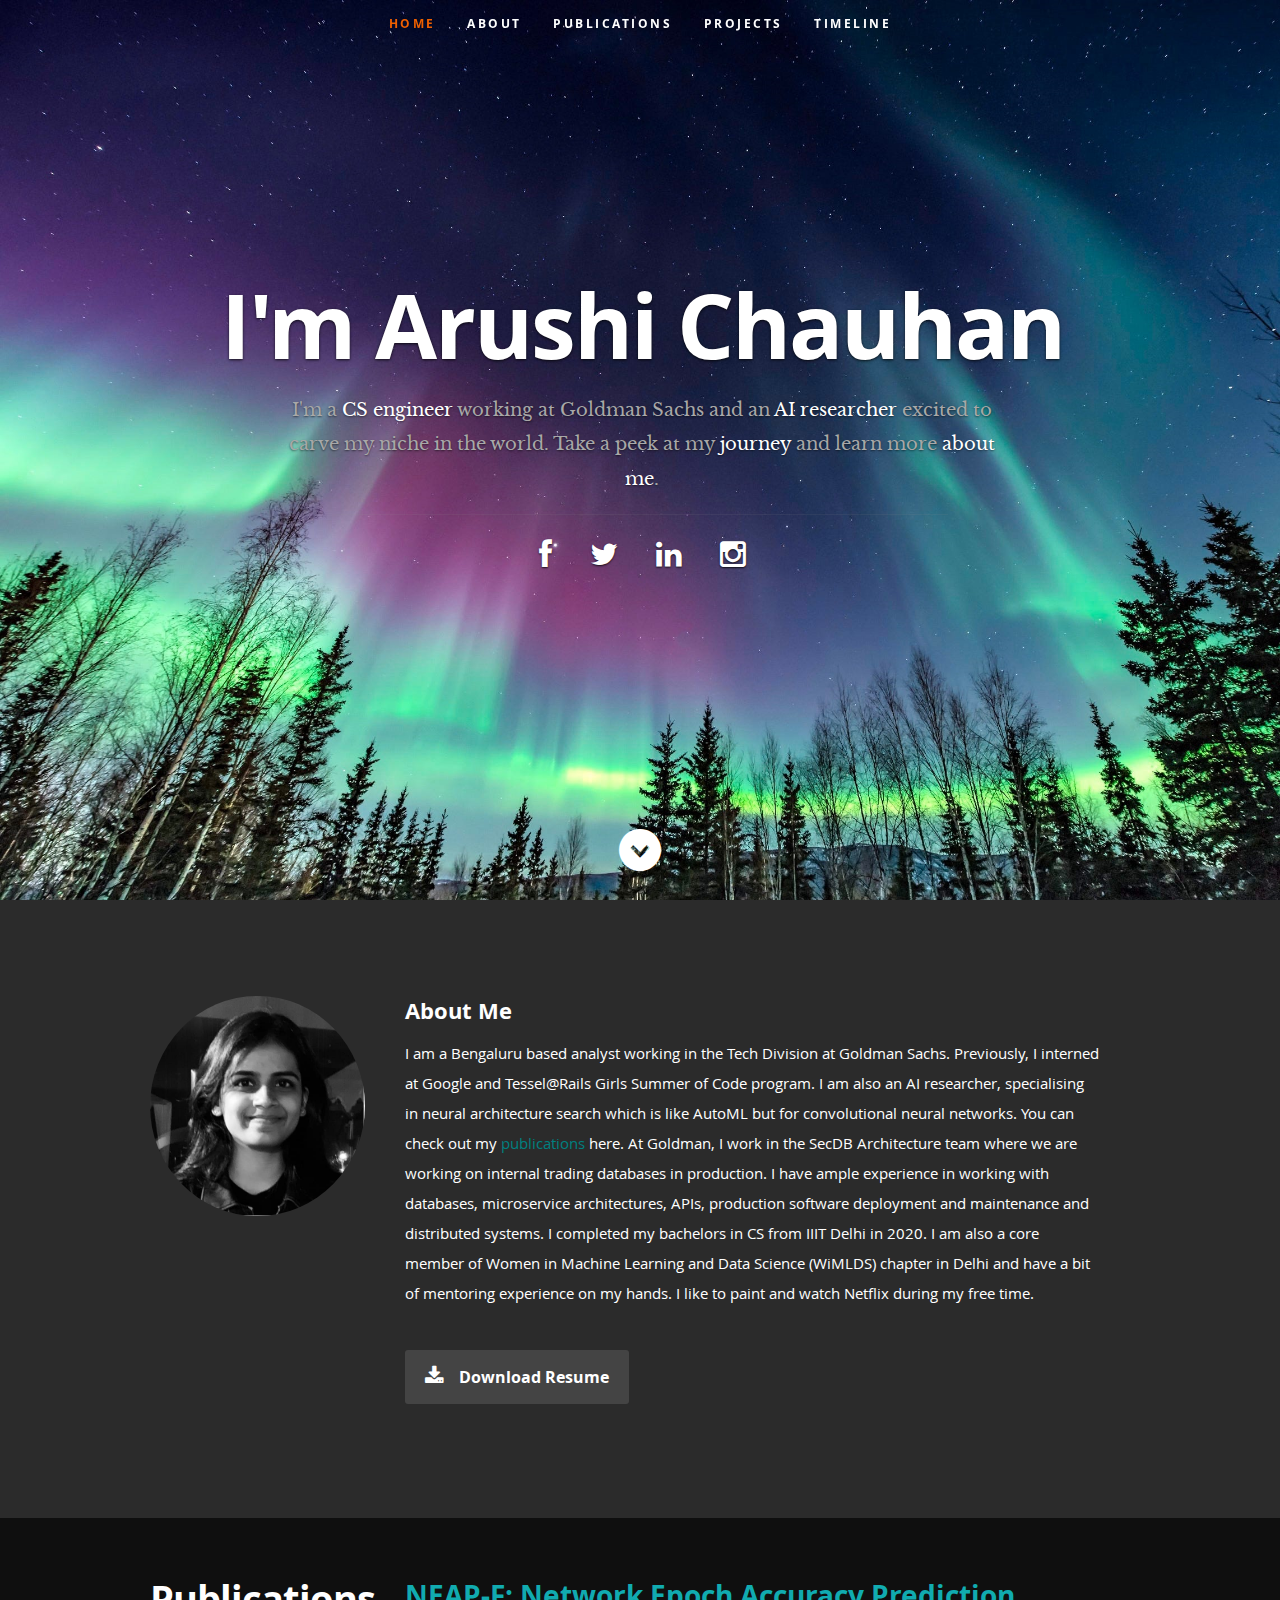
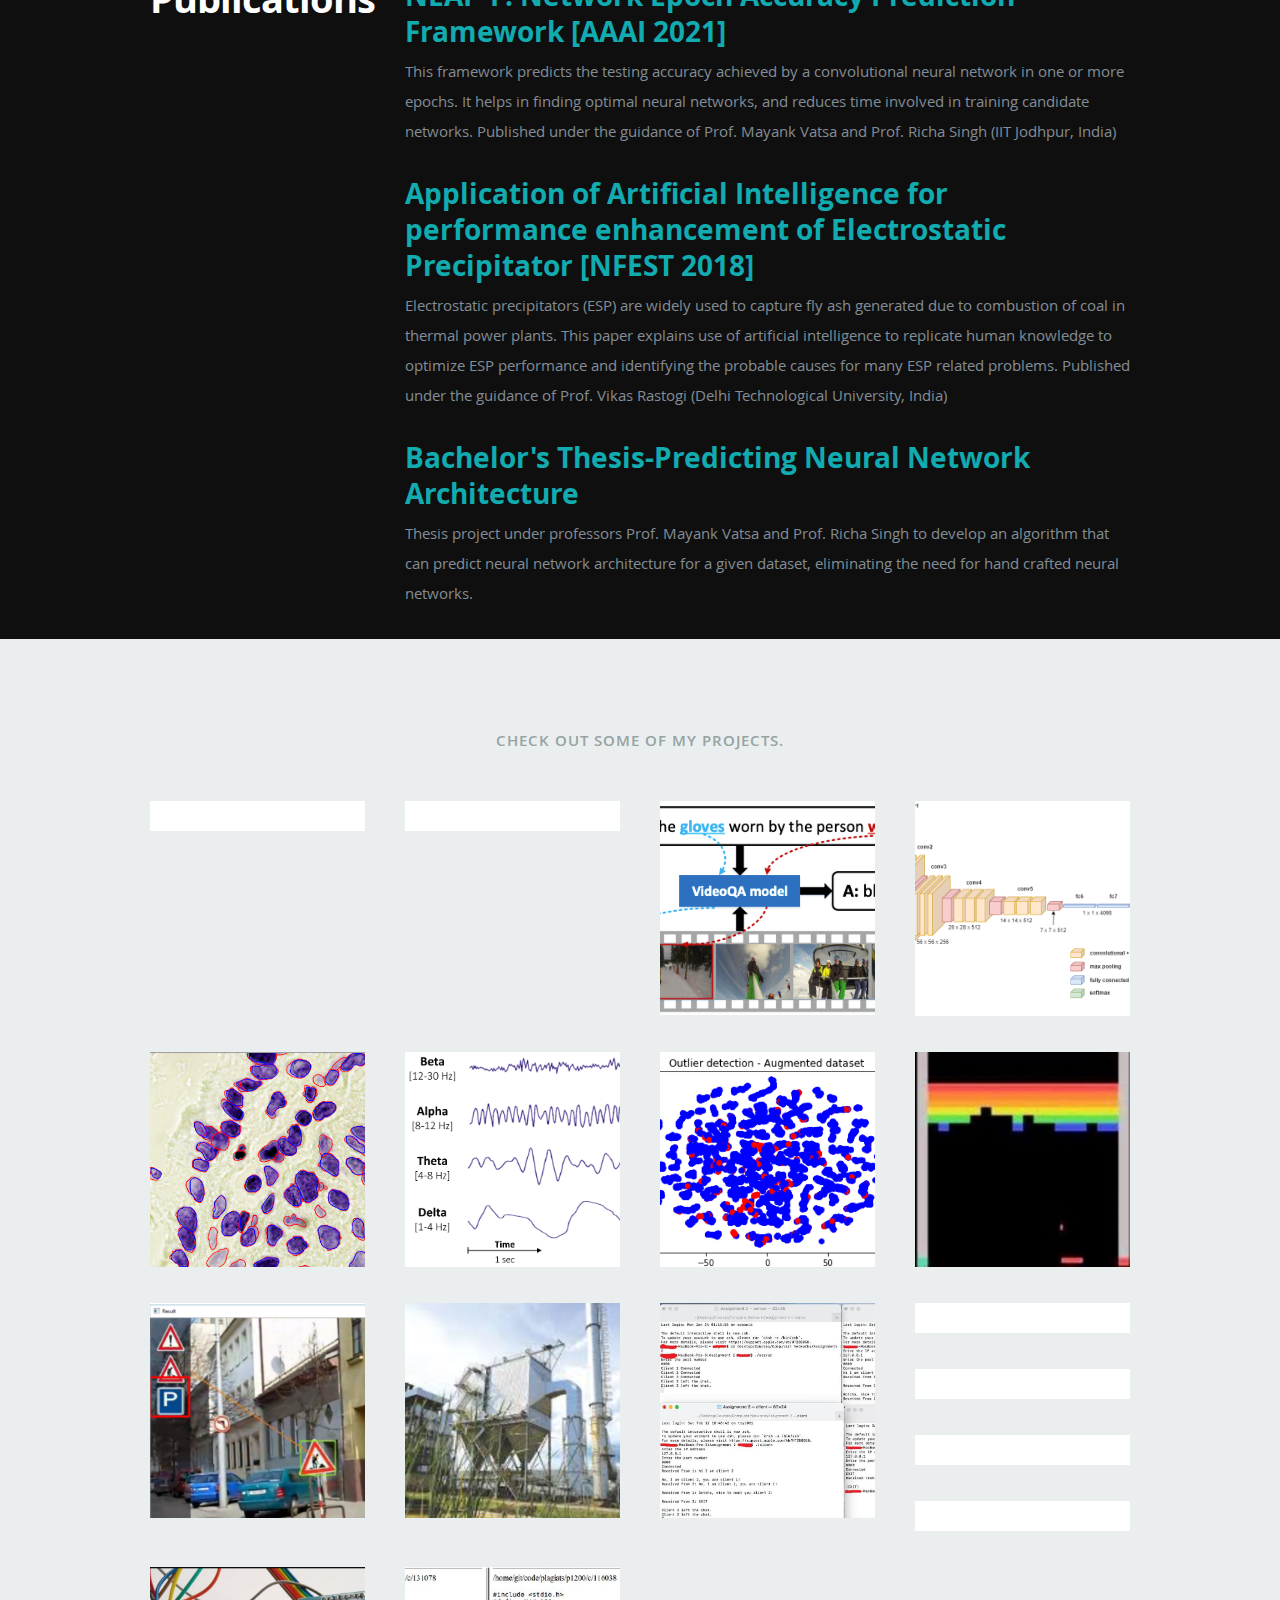
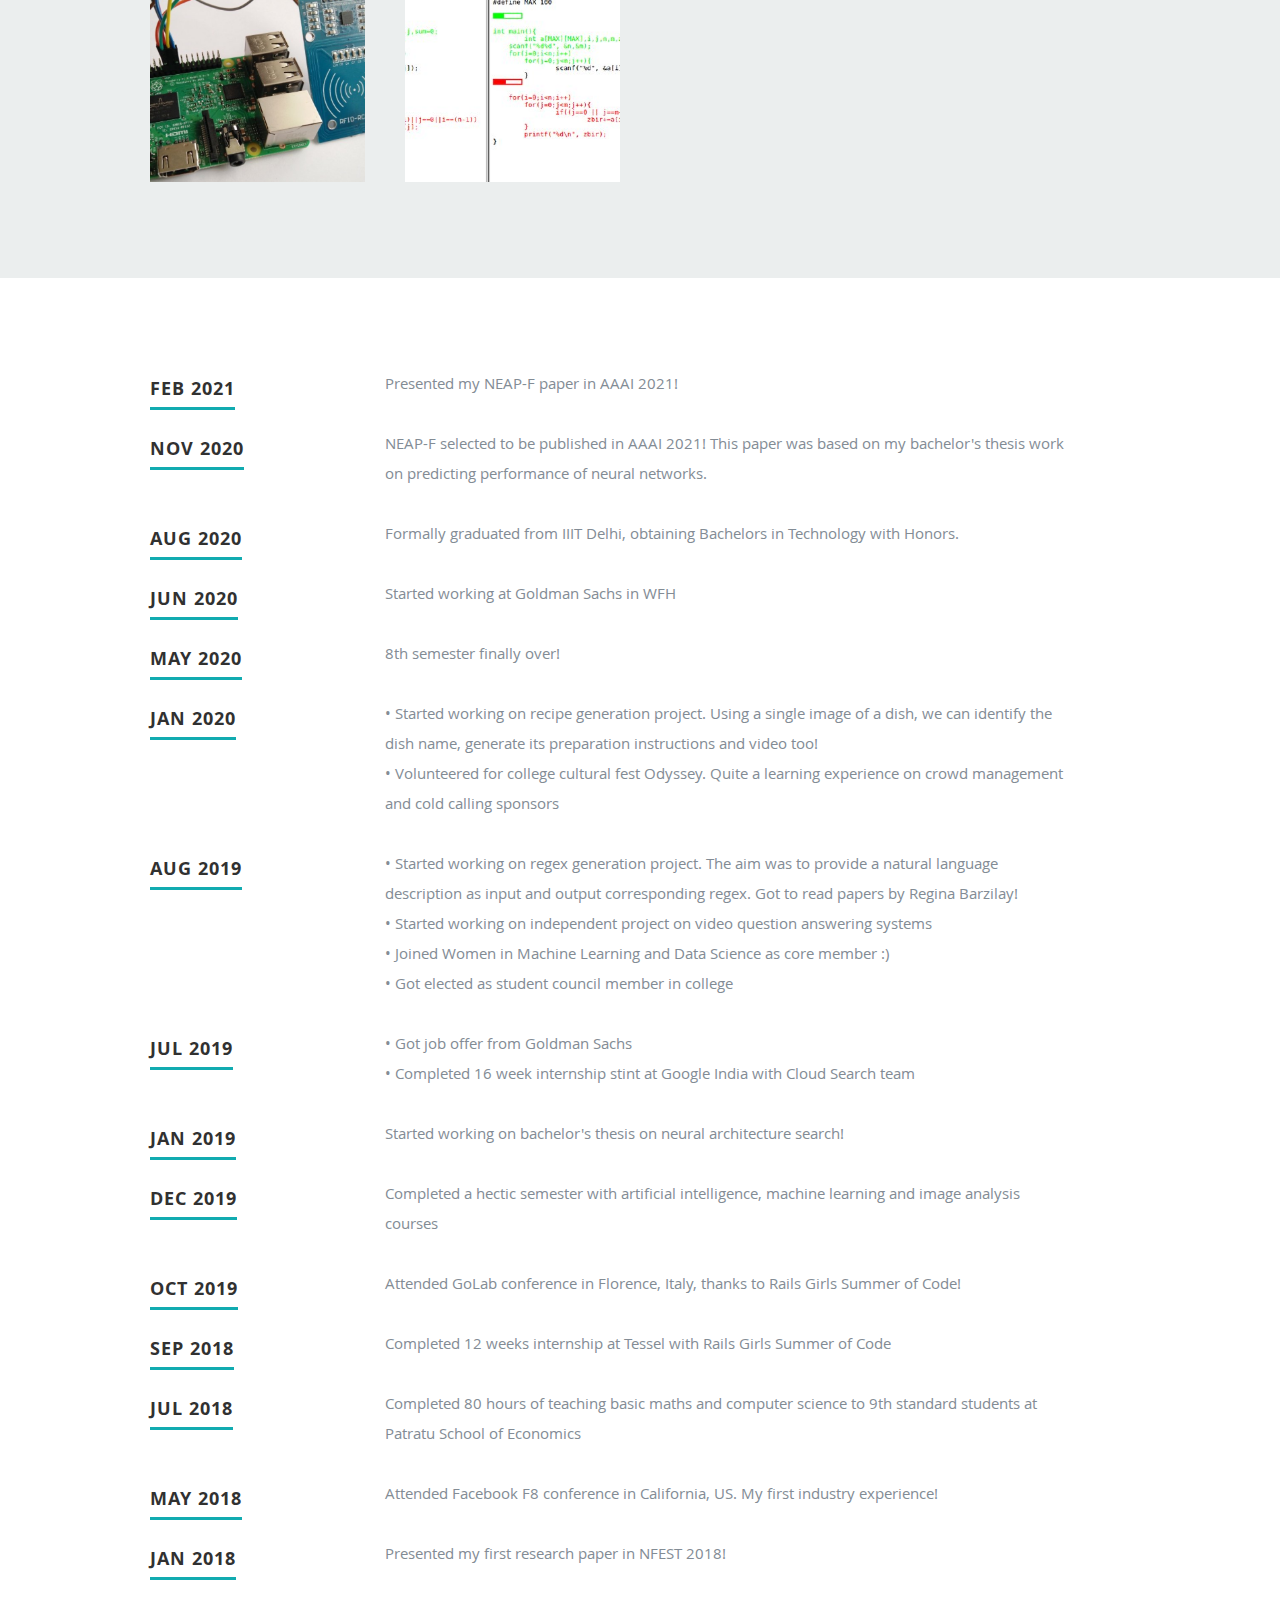
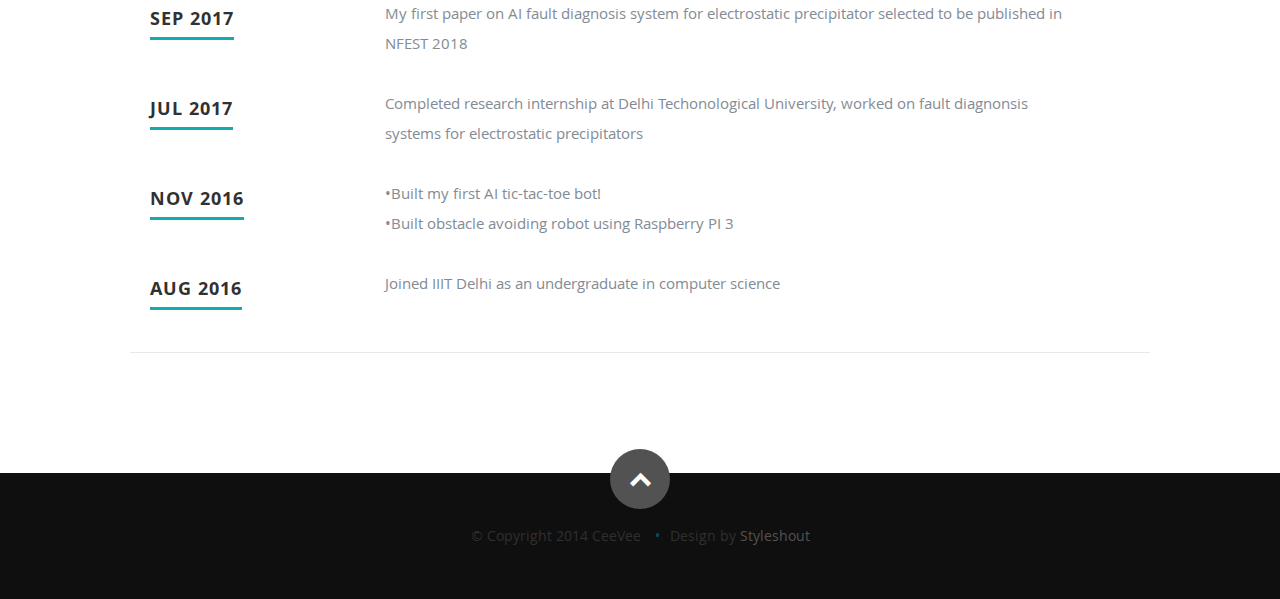
==== commit 6d28f7a2: "Add files via upload" ====
--- a/index.html
+++ b/index.html
@@ -46,10 +46,9 @@
          <ul id="nav" class="nav">
             <li class="current"><a class="smoothscroll" href="#home">Home</a></li>
             <li><a class="smoothscroll" href="#about">About</a></li>
+            <li><a class="smoothscroll" href="#publications">Publications</a></li>
+            <li><a class="smoothscroll" href="#portfolio">Projects</a></li>
 	         <li><a class="smoothscroll" href="#resume">Timeline</a></li>
-            <li><a class="smoothscroll" href="#publications">Publications</a></li>
-            <li><a class="smoothscroll" href="#projects">Projects</a></li>
-            <li><a class="smoothscroll" href="#contact">Contact</a></li>
          </ul> <!-- end #nav -->
 
       </nav> <!-- end #nav-wrap -->
@@ -92,7 +91,7 @@
 
             <h2>About Me</h2>
 
-            <p>I am a Bengaluru based analyst working in the Tech Division at Goldman Sachs. Previously, I interned at Google and Tessel@Rails Girls Summer of Code program. I am also an AI researcher, specialising in neural architecture search which is kind of like AutoML but for convolutional neural networks. You can check out my <a class="smoothscroll" href="#publications">publications</a> here. I completed my bachelors in CS from IIIT Delhi in 2020 and have been working since then. I am also a core member of Women in Machine Learning and Data Science (WiMLDS) chapter in Delhi and have a bit of mentoring experience on my hands. I like to paint and watch Netflix during my free time. On some days, I like to travel as well. 
+            <p style="color:white;">I am a Bengaluru based analyst working in the Tech Division at Goldman Sachs. Previously, I interned at Google and Tessel@Rails Girls Summer of Code program. I am also an AI researcher, specialising in neural architecture search which is like AutoML but for convolutional neural networks. You can check out my <a class="smoothscroll" href="#publications" style="color:teal;">publications</a> here. At Goldman, I work in the SecDB Architecture team where we are working on internal trading databases in production. I have ample experience in working with databases, microservice architectures, APIs, production software deployment and maintenance and distributed systems. I completed my bachelors in CS from IIIT Delhi in 2020. I am also a core member of Women in Machine Learning and Data Science (WiMLDS) chapter in Delhi and have a bit of mentoring experience on my hands. I like to paint and watch Netflix during my free time.
             </p>
 
             <div class="row">
@@ -111,7 +110,599 @@
    </section> <!-- About Section End-->
 
 
-   <!-- Resume Section
+
+   <!-- Call-To-Action Section
+   ================================================== -->
+   <section id="publications">
+      <br>
+      <br>
+      <div class="row">
+
+         <div class="three columns header-col">
+
+            <h1 style="color:white;"><span class="lead">Publications</span></h1>
+
+         </div>
+
+         <div class="nine columns main-col">
+
+            <h2><span class="lead"><a href="https://ojs.aaai.org/index.php/AAAI/article/view/17880">NEAP-F: Network Epoch Accuracy Prediction Framework [AAAI 2021]</a></span></h2>
+            <p><span class="lead">This framework predicts the testing accuracy achieved by a convolutional neural network in one or more epochs. It helps in finding optimal neural networks, and reduces time involved in training candidate networks. Published under the guidance of Prof. Mayank Vatsa and Prof. Richa Singh (IIT Jodhpur, India)</span></p>
+            <h2><span class="lead"><a href="https://github.com/arushi019/esp_power_plant_AI_systems/blob/master/NFEST-2018_AI_Paper.pdf">Application of Artificial Intelligence for performance enhancement of Electrostatic Precipitator [NFEST 2018]</a></span></h2>
+            <p><span class="lead">Electrostatic precipitators (ESP) are widely used to capture fly ash generated due to combustion of coal in thermal power plants. This paper explains use of artificial intelligence to replicate human knowledge to optimize ESP performance and identifying the probable causes for many ESP related problems. Published under the guidance of Prof. Vikas Rastogi (Delhi Technological University, India)</span></p>
+            <h2><span class="lead"><a href="https://scholar.google.com/citations?view_op=view_citation&hl=en&user=WMed-rcAAAAJ&citation_for_view=WMed-rcAAAAJ:u5HHmVD_uO8C">Bachelor's Thesis-Predicting Neural Network Architecture</a></span></h2>
+            <p><span class="lead">Thesis project under professors Prof. Mayank Vatsa and Prof. Richa Singh to develop an algorithm that can predict neural network architecture for a given dataset, eliminating the need for hand crafted neural networks.</span></p>
+         </div>
+
+         <div class="three columns action">
+
+         </div>
+
+      </div>
+
+   </section> <!-- Call-To-Action Section End-->
+
+
+
+
+
+   <!-- Portfolio Section
+   ================================================== -->
+   <section id="portfolio">
+
+      <div class="row">
+
+         <div class="twelve columns collapsed">
+
+            <h1>Check Out Some of My Projects.</h1>
+
+            <!-- portfolio-wrapper -->
+            <div id="portfolio-wrapper" class="bgrid-quarters s-bgrid-thirds cf">
+
+          	   <div class="columns portfolio-item">
+                  <div class="item-wrap">
+
+                     <a href="#modal-01" title="">
+                        <img alt="" src="images/portfolio/recipe_gan.png">
+                        <div class="overlay">
+                           <div class="portfolio-item-meta">
+          					      <h5>Generating Recipe Instructions and Preparation Video from Image of a Dish</h5>
+                              <p>CV, NLP, AI/ML/DL</p>
+          					   </div>
+                        </div>
+                        <div class="link-icon"><i class="icon-plus"></i></div>
+                     </a>
+
+                  </div>
+          		</div> <!-- item end -->
+
+               <div class="columns portfolio-item">
+                  <div class="item-wrap">
+
+                     <a href="#modal-02" title="">
+                        <img alt="" src="images/portfolio/regex.png">
+                        <div class="overlay">
+                           <div class="portfolio-item-meta">
+          					      <h5>Generating Regex from Natural Language Descriptions</h5>
+                              <p>NLP, AI/ML/DL</p>
+          					   </div>
+                        </div>
+                        <div class="link-icon"><i class="icon-plus"></i></div>
+                     </a>
+
+                  </div>
+          		</div> <!-- item end -->
+
+               <div class="columns portfolio-item">
+                  <div class="item-wrap">
+
+                     <a href="#modal-03" title="">
+                        <img alt="" src="images/portfolio/video_question_2.png">
+                        <div class="overlay">
+                           <div class="portfolio-item-meta">
+          					      <h5>Video Question Answering System</h5>
+                              <p>CV, NLP, AI/ML/DL</p>
+          					   </div>
+                        </div>
+                        <div class="link-icon"><i class="icon-plus"></i></div>
+                     </a>
+
+                  </div>
+          		</div> <!-- item end -->
+
+               <div class="columns portfolio-item">
+                  <div class="item-wrap">
+
+                     <a href="#modal-04" title="">
+                        <img alt="" src="images/portfolio/nas_2.png">
+                        <div class="overlay">
+                           <div class="portfolio-item-meta">
+          					      <h5>Neural Architecture Search</h5>
+                              <p>AI/ML/DL</p>
+          					   </div>
+                        </div>
+                        <div class="link-icon"><i class="icon-plus"></i></div>
+                     </a>
+
+                  </div>
+          		</div> <!-- item end -->
+
+               <div class="columns portfolio-item">
+                  <div class="item-wrap">
+
+                     <a href="#modal-05" title="">
+                        <img alt="" src="images/portfolio/cancer_cell_s.png">
+                        <div class="overlay">
+                           <div class="portfolio-item-meta">
+          					      <h5>Detecting Cancer Cells from Images [Kaggle]</h5>
+                              <p>CV, AI/ML</p>
+          					   </div>
+                        </div>
+                        <div class="link-icon"><i class="icon-plus"></i></div>
+                     </a>
+
+                  </div>
+          		</div> <!-- item end -->
+
+               <div class="columns portfolio-item">
+                  <div class="item-wrap">
+
+                     <a href="#modal-06" title="">
+                        <img alt="" src="images/portfolio/eeg_2.png">
+                        <div class="overlay">
+                           <div class="portfolio-item-meta">
+          					      <h5>Sleep Stage Detection using EEG Signals</h5>
+                              <p>AI/ML</p>
+          					   </div>
+                        </div>
+                        <div class="link-icon"><i class="icon-plus"></i></div>
+                     </a>
+
+                  </div>
+          		</div> <!-- item end -->
+
+               <div class="columns portfolio-item">
+                  <div class="item-wrap">
+
+                     <a href="#modal-07" title="">
+                        <img alt="" src="images/portfolio/poverty_2.png">
+                        <div class="overlay">
+                           <div class="portfolio-item-meta">
+          					      <h5>Poverty Classification [Kaggle]</h5>
+                              <p>AI/ML</p>
+          					   </div>
+                        </div>
+                        <div class="link-icon"><i class="icon-plus"></i></div>
+                     </a>
+
+                  </div>
+          		</div> <!-- item end -->
+
+               <div class="columns portfolio-item">
+                  <div class="item-wrap">
+
+                     <a href="#modal-08" title="">
+                        <img alt="" src="images/portfolio/atari_2.jpg">
+                        <div class="overlay">
+                           <div class="portfolio-item-meta">
+          					      <h5>Reinforcement Learning Agent for Playing Atari Games</h5>
+                              <p>CV, AI/RL</p>
+          					   </div>
+                        </div>
+                        <div class="link-icon"><i class="icon-plus"></i></div>
+                     </a>
+
+                  </div>
+          		</div>  <!-- item end -->
+
+               <div class="columns portfolio-item">
+                  <div class="item-wrap">
+
+                     <a href="#modal-09" title="">
+                        <img alt="" src="images/portfolio/driving_2.png">
+                        <div class="overlay">
+                           <div class="portfolio-item-meta">
+                              <h5>Driving Assistant System</h5>
+                              <p>CV, AI/ML</p>
+                           </div>
+                        </div>
+                        <div class="link-icon"><i class="icon-plus"></i></div>
+                     </a>
+
+                  </div>
+               </div>  <!-- item end -->
+               <div class="columns portfolio-item">
+                  <div class="item-wrap">
+
+                     <a href="#modal-10" title="">
+                        <img alt="" src="images/portfolio/esp_2.png">
+                        <div class="overlay">
+                           <div class="portfolio-item-meta">
+                              <h5>Using AI in ESP Systems</h5>
+                              <p>AI/ML</p>
+                           </div>
+                        </div>
+                        <div class="link-icon"><i class="icon-plus"></i></div>
+                     </a>
+
+                  </div>
+               </div>  <!-- item end -->
+
+               <div class="columns portfolio-item">
+                  <div class="item-wrap">
+
+                     <a href="#modal-11" title="">
+                        <img alt="" src="images/portfolio/chatroom.jpg">
+                        <div class="overlay">
+                           <div class="portfolio-item-meta">
+                              <h5>Multi-client Chatroom System in C</h5>
+                              <p>OS</p>
+                           </div>
+                        </div>
+                        <div class="link-icon"><i class="icon-plus"></i></div>
+                     </a>
+
+                  </div>
+               </div>  <!-- item end -->
+               <div class="columns portfolio-item">
+                  <div class="item-wrap">
+
+                     <a href="#modal-12" title="">
+                        <img alt="" src="images/portfolio/flight.png">
+                        <div class="overlay">
+                           <div class="portfolio-item-meta">
+                              <h5>Concurrent Flight Booking System</h5>
+                              <p>DBMS</p>
+                           </div>
+                        </div>
+                        <div class="link-icon"><i class="icon-plus"></i></div>
+                     </a>
+
+                  </div>
+               </div>  <!-- item end -->
+               <div class="columns portfolio-item">
+                  <div class="item-wrap">
+
+                     <a href="#modal-13" title="">
+                        <img alt="" src="images/portfolio/chain.png">
+                        <div class="overlay">
+                           <div class="portfolio-item-meta">
+                              <h5>Chain Reaction Game</h5>
+                           </div>
+                        </div>
+                        <div class="link-icon"><i class="icon-plus"></i></div>
+                     </a>
+
+                  </div>
+               </div>  <!-- item end -->
+               <div class="columns portfolio-item">
+                  <div class="item-wrap">
+
+                     <a href="#modal-14" title="">
+                        <img alt="" src="images/portfolio/robot.png">
+                        <div class="overlay">
+                           <div class="portfolio-item-meta">
+                              <h5>Obstacle Avoiding Robot with Raspberry Pi</h5>
+                              <p>Robotics</p>
+                           </div>
+                        </div>
+                        <div class="link-icon"><i class="icon-plus"></i></div>
+                     </a>
+
+                  </div>
+               </div>  <!-- item end -->
+               <div class="columns portfolio-item">
+                  <div class="item-wrap">
+
+                     <a href="#modal-15" title="">
+                        <img alt="" src="images/portfolio/tictactoe.png">
+                        <div class="overlay">
+                           <div class="portfolio-item-meta">
+                              <h5>AI Tic Tac Toe</h5>
+                              <p>AI</p>
+                           </div>
+                        </div>
+                        <div class="link-icon"><i class="icon-plus"></i></div>
+                     </a>
+
+                  </div>
+               </div>  <!-- item end -->
+               <div class="columns portfolio-item">
+                  <div class="item-wrap">
+
+                     <a href="#modal-16" title="">
+                        <img alt="" src="images/portfolio/mess_2.png">
+                        <div class="overlay">
+                           <div class="portfolio-item-meta">
+                              <h5>Mess Coupon Automation System</h5>
+                              <p>Robotics</p>
+                           </div>
+                        </div>
+                        <div class="link-icon"><i class="icon-plus"></i></div>
+                     </a>
+
+                  </div>
+               </div>  <!-- item end -->
+               <div class="columns portfolio-item">
+                  <div class="item-wrap">
+
+                     <a href="#modal-17" title="">
+                        <img alt="" src="images/portfolio/moss.jpg">
+                        <div class="overlay">
+                           <div class="portfolio-item-meta">
+                              <h5>Plagiarism Detection</h5>
+                           </div>
+                        </div>
+                        <div class="link-icon"><i class="icon-plus"></i></div>
+                     </a>
+
+                  </div>
+               </div>  <!-- item end -->
+
+            </div> <!-- portfolio-wrapper end -->
+
+         </div> <!-- twelve columns end -->
+
+
+         <!-- Modal Popup
+	      --------------------------------------------------------------- -->
+
+         <div id="modal-01" class="popup-modal mfp-hide">
+
+		      
+
+		      <div class="description-box">
+			      <h4>Generating Recipe Instructions and Preparation Video from Image of a Dish</h4>
+			      <p>Self-explanatory as the caption is, in this project we sought to identify a dish, generate its
+               recipe instructions and a preparation video from single image of a dish. We also created a dataset of
+               recipes and their videos that we scraped. First, we identified recipe title of the dish in image, then used title and image to generate recipe instructions. Using recipe instructions, we generated an image
+               corresponding to each instruction using DCGAN and DALL-E networks. Putting these images together gave  
+               us the preparation video.</p>
+               <span class="categories"><i class="fa fa-tag"></i>Content retrieval models, multimedia cross-modal models, neural networks, attention networks, trans-formers, image-to-text, text-to-video, generative adversarial networks (GANs)</span>
+		      </div>
+
+            <div class="link-box">
+               <a href="https://github.com/Kshitiz-Jain/MCA_Project" target="_blank">Github</a>
+		         <a class="popup-modal-dismiss">Close</a>
+            </div>
+
+	      </div><!-- modal-01 End -->
+
+         <div id="modal-02" class="popup-modal mfp-hide">
+
+		      
+
+		      <div class="description-box">
+			      <h4>Generating Regex from Natural Language Descriptions</h4>
+			      <p>We know regex isn't exactly easy to get correct, right? What if a DL model could give you the regex when you input a simple description? We used nearest neighbors and semantic unification as baseline models, then we proposed the Conv Seq2Seq model for this task. For testing, we use DFA equivalence to determine if two regexes are same.</p>
+               <span class="categories"><i class="fa fa-tag"></i>Natural Langugage Processing, Attention Networks, RNN, GRU, LSTM, Autoencoder networks, Nearest Neighbors, DFA, State Machines, Semantic Unification</span>
+		      </div>
+
+            <div class="link-box">
+		         <a class="popup-modal-dismiss">Close</a>
+            </div>
+
+	      </div><!-- modal-02 End -->
+
+         <div id="modal-03" class="popup-modal mfp-hide">
+
+		      <div class="description-box">
+			      <h4>Video Question Answering Systems</h4>
+			      <p>Exploratory independent project to understand different video question answering models and datasets, and devising improvements and new models for the task </p>
+               <span class="categories"><i class="fa fa-tag"></i>VideoQA models, Nearest Neighbor, Two-Stream Model, Faster RCNN, Word2Vec</span>
+		      </div>
+
+            <div class="link-box">
+		         <a class="popup-modal-dismiss">Close</a>
+            </div>
+
+	      </div><!-- modal-03 End -->
+
+         <div id="modal-04" class="popup-modal mfp-hide">
+
+
+		      <div class="description-box">
+			      <h4>Neural Architecture Search [Bachelor's Thesis]</h4>
+			      <p>NAS is automating designing of convolutional neural networks. This was previously a long trial-and-error driven task, involving long iterations of testing different candidate networks. The search space of possible neural networks for given depth is also large. Different methods like reinforcement learning, genetic learning, hyperparameter optimisation have been used for NAS but these incur huge computational costs. My work primarily focuses on making NAS computation effective so that it can be run on single GPU in a realistic time frame.</p>
+               <span class="categories"><i class="fa fa-tag"></i>Reinforcement Learning, Genetic Learning, Hyperparameter Optimisation, Deep Learning, Neural Networks, Performance Prediction, Database Characteristics</span>
+		      </div>
+
+            <div class="link-box">
+               <a href="https://bit.ly/3IrXBbN" target="_blank">Thesis</a>
+		         <a class="popup-modal-dismiss">Close</a>
+            </div>
+
+	      </div><!-- modal-04 End -->
+
+         <div id="modal-05" class="popup-modal mfp-hide">
+
+		      <div class="description-box">
+			      <h4>Detecting Cancer Cells from Images</h4>
+			      <p>Cancer cells can be detected from images by identifying cell nuclei in images. Image segmentation models coupled with post-processing techniques give a good accuracy (measured by IoU metric). We used Mask RCNN model backed by ResNet101 for image segmentation.</p>
+               <span class="categories"><i class="fa fa-tag"></i>Image Segmentation, Mask RCNN, ResNet, IoU metric, Post Processing, Dataset Augmentation, Kaggle</span>
+		      </div>
+
+            <div class="link-box">
+		         <a class="popup-modal-dismiss">Close</a>
+            </div>
+
+	      </div><!-- modal-05 End -->
+
+         <div id="modal-06" class="popup-modal mfp-hide">
+
+		      <div class="description-box">
+			      <h4>Sleep Stage Detection using EEG Signals</h4>
+			      <p>It has been observed that each sleep stage has some distinguishing features irrespective of the person. We can use this to identify a person's sleep into five stages. We extracted features like kurtosis, variance, mean of voltages that helped us train models better, and yield better classification accuracy.</p>
+               <span class="categories"><i class="fa fa-tag"></i>Feature extraction, PCA, signal based features, SVM, ANN bagging, ablative analysis</span>
+		      </div>
+
+            <div class="link-box">
+		         <a class="popup-modal-dismiss">Close</a>
+            </div>
+
+	      </div><!-- modal-06 End -->
+
+         <div id="modal-07" class="popup-modal mfp-hide">
+
+		      <div class="description-box">
+			      <h4>Poverty Classification [Kaggle]</h4>
+			      <p>We got a dataset of 150 features and 9557 raw samples from Kaggle. After cleaning the data and augmenting the dataset with SMOTE augmentation, we compared different baseline models and proposed a voting classifier model consisting of four classifiers.</p>
+               <span class="categories"><i class="fa fa-tag"></i>SMOTE Augmentation, Voting Classifiers, SVM, Dataset Preprocessing, Ablative analysis, AdaBoost Classifier, Logistic Regression</span>
+		      </div>
+
+            <div class="link-box">
+		         <a class="popup-modal-dismiss">Close</a>
+            </div>
+
+	      </div><!-- modal-07 End -->
+
+         <div id="modal-08" class="popup-modal mfp-hide">
+
+		      <div class="description-box">
+			      <h4>Reinforcement Learning Agent for Playing Atari Games</h4>
+			      <p>In this project, we develop a deep Q-learning RL agent for playing Atari games. The agent learns  a policy to decide which action to play, given a state, so that the cumulative reward is maximized. We applied exploration vs exploitation policies wihth DQN network to train RL agents.</p>
+               <span class="categories"><i class="fa fa-tag"></i>Reinforcement Learning, reward function, Atari games, learning rate, parameter tuning, pacman, breakout, exploration vs exploitation</span>
+		      </div>
+
+            <div class="link-box">
+		         <a class="popup-modal-dismiss">Close</a>
+            </div>
+
+	      </div><!-- modal-01 End -->
+
+         <div id="modal-09" class="popup-modal mfp-hide">
+
+            <div class="description-box">
+               <h4>Driving Assistant System</h4>
+               <p>Developed on a driving assistant system that can identify lanes, road signs and objects on road. We used sobel filters, hough transform and other techniques to identify lanes. For road signs, we preprocessed the image to highlight road signs and then fed frames to SVM classifier to identify correct road sign. We used YOLOv3 model to identify objects like cars, trucks etc. on road. </p>
+               <span class="categories"><i class="fa fa-tag"></i>Computer vision, object identification, edge detection, YOLO model, image preprocessing, SVM classifier</span>
+            </div>
+
+            <div class="link-box">
+               <a class="popup-modal-dismiss">Close</a>
+            </div>
+
+         </div><!-- modal-01 End -->
+
+         <div id="modal-10" class="popup-modal mfp-hide">
+
+            <div class="description-box">
+               <h4>Using AI in ESP Systems</h4>
+               <p>I worked on this project during my research internship at Delhi Technological University in 2017. We wrote a procedural AI to predict faults using ML models, like current or voltage fluctuations, corona buildup etc. and provide accurate diagnosis. This project was developed in conjunction with on-field experts of ESP systems.</p>
+               <span class="categories"><i class="fa fa-tag"></i>Feature selection, prediction models, industrial equipment</span>
+            </div>
+
+            <div class="link-box">
+               <a class="popup-modal-dismiss">Close</a>
+            </div>
+
+         </div><!-- modal-01 End -->
+
+         <div id="modal-11" class="popup-modal mfp-hide">
+
+            <div class="description-box">
+               <h4>Multi-Client Chatroom System in C</h4>
+               <p>Wrote a program in C to run multi-client chatroom, where poeple on different devices could connect to a central server and send messages to all the other clients.</p>
+               <span class="categories"><i class="fa fa-tag"></i>Socket Programming, Operating Systems, C Language</span>
+            </div>
+
+            <div class="link-box">
+               <a class="popup-modal-dismiss">Close</a>
+            </div>
+
+         </div><!-- modal-01 End -->
+
+         <div id="modal-12" class="popup-modal mfp-hide">
+
+            <div class="description-box">
+               <h4>Concurrent Flight Booking System</h4>
+               <p>Built a Java program simulating flight booking system with implementation of mutex locks on flight database while spawning multiple reader and writer threads.</p>
+               <span class="categories"><i class="fa fa-tag"></i>Databases, Synchronisation, Mutex</span>
+            </div>
+
+            <div class="link-box">
+               <a class="popup-modal-dismiss">Close</a>
+            </div>
+
+         </div><!-- modal-01 End -->
+
+         <div id="modal-13" class="popup-modal mfp-hide">
+
+            <div class="description-box">
+               <h4>Chain Reaction Game</h4>
+               <p>Built a complete chain reaction app using Java with an AI one-player mode. The AI player would use heuristic algorithm to select its next move. We used JavaFX for graphics and used multithreading concepts intelligently to run the game algorithm.</p>
+               <span class="categories"><i class="fa fa-tag"></i>JavaFX Graphics, Multi-threading, Algorithms, Design Patterns, Java Programming, AI heuristic strategies</span>
+            </div>
+
+            <div class="link-box">
+               <a class="popup-modal-dismiss">Close</a>
+            </div>
+
+         </div><!-- modal-01 End -->
+
+         <div id="modal-14" class="popup-modal mfp-hide">
+
+            <div class="description-box">
+               <h4>Obstacle Avoiding Robot with Raspberry Pi</h4>
+               <p>Built an obstacle avoiding robot from scratch using Raspberry Pi, motors and ultrasonic sensors. The robot can navigate its way around an obstacle course on its own. </p>
+               <span class="categories"><i class="fa fa-tag"></i>Raspberry Pi, microcontrollers, sensors, Python programming, calibration, robotics</span>
+            </div>
+
+            <div class="link-box">
+               <a class="popup-modal-dismiss">Close</a>
+            </div>
+
+         </div><!-- modal-01 End -->
+
+         <div id="modal-15" class="popup-modal mfp-hide">
+
+            <div class="description-box">
+               <h4>AI Tic-Tac-Toe</h4>
+               <p>Built a complete tic-tac-toe game in Python with an AI one-player mode. The AI player used strategies and history of player's previous moves to select its next move. I have actually lost a few games against it :p</p>
+               <span class="categories"><i class="fa fa-tag"></i>Python graphics, AI heuristic strategies, algorithms</span>
+            </div>
+
+            <div class="link-box">
+               <a class="popup-modal-dismiss">Close</a>
+            </div>
+
+         </div><!-- modal-01 End -->
+
+         <div id="modal-16" class="popup-modal mfp-hide">
+
+            <div class="description-box">
+               <h4>Mess Coupon Automation System</h4>
+               <p>Built a system to automate meal coupon collections using student ID cards in hostel mess, complete with a website UI built on LAMP stack and a Raspberry Pi 3 with RFID reader.</p>
+               <span class="categories"><i class="fa fa-tag"></i>Raspberry Pi, microcontrollers, RFID, sensors, LAMP stack, frontend, backend, website UI</span>
+            </div>
+
+            <div class="link-box">
+               <a class="popup-modal-dismiss">Close</a>
+            </div>
+
+         </div><!-- modal-01 End -->
+
+         <div id="modal-17" class="popup-modal mfp-hide">
+
+            <div class="description-box">
+               <h4>Plagiarism Detection Tool</h4>
+               <p>Built a Python app to efficiently run multiple plagiarism tools on student submissions and view their result to aid professors in their courses. The app allowed for code comparison in multiple langugages and served as a unified interface to run different tools and highlight plagiarism cases. </p>
+               <span class="categories"><i class="fa fa-tag"></i>Algorithms, programming, plagiarism tools</span>
+            </div>
+
+            <div class="link-box">
+               <a class="popup-modal-dismiss">Close</a>
+            </div>
+
+         </div><!-- modal-01 End -->
+
+
+      </div> <!-- row End -->
+
+   </section> <!-- Portfolio Section End-->
+
+
+      <!-- Resume Section
    ================================================== -->
    <section id="resume">
 
@@ -283,477 +874,8 @@
    </section> <!-- Resume Section End-->
 
 
-   <!-- Portfolio Section
-   ================================================== -->
-   <section id="portfolio">
-
-      <div class="row">
-
-         <div class="twelve columns collapsed">
-
-            <h1>Check Out Some of My Works.</h1>
-
-            <!-- portfolio-wrapper -->
-            <div id="portfolio-wrapper" class="bgrid-quarters s-bgrid-thirds cf">
-
-          	   <div class="columns portfolio-item">
-                  <div class="item-wrap">
-
-                     <a href="#modal-01" title="">
-                        <img alt="" src="images/portfolio/coffee.jpg">
-                        <div class="overlay">
-                           <div class="portfolio-item-meta">
-          					      <h5>Coffee</h5>
-                              <p>Illustrration</p>
-          					   </div>
-                        </div>
-                        <div class="link-icon"><i class="icon-plus"></i></div>
-                     </a>
-
-                  </div>
-          		</div> <!-- item end -->
-
-               <div class="columns portfolio-item">
-                  <div class="item-wrap">
-
-                     <a href="#modal-02" title="">
-                        <img alt="" src="images/portfolio/console.jpg">
-                        <div class="overlay">
-                           <div class="portfolio-item-meta">
-          					      <h5>Console</h5>
-                              <p>Web Development</p>
-          					   </div>
-                        </div>
-                        <div class="link-icon"><i class="icon-plus"></i></div>
-                     </a>
-
-                  </div>
-          		</div> <!-- item end -->
-
-               <div class="columns portfolio-item">
-                  <div class="item-wrap">
-
-                     <a href="#modal-03" title="">
-                        <img alt="" src="images/portfolio/judah.jpg">
-                        <div class="overlay">
-                           <div class="portfolio-item-meta">
-          					      <h5>Judah</h5>
-                              <p>Webdesign</p>
-          					   </div>
-                        </div>
-                        <div class="link-icon"><i class="icon-plus"></i></div>
-                     </a>
-
-                  </div>
-          		</div> <!-- item end -->
-
-               <div class="columns portfolio-item">
-                  <div class="item-wrap">
-
-                     <a href="#modal-04" title="">
-                        <img alt="" src="images/portfolio/into-the-light.jpg">
-                        <div class="overlay">
-                           <div class="portfolio-item-meta">
-          					      <h5>Into The Light</h5>
-                              <p>Photography</p>
-          					   </div>
-                        </div>
-                        <div class="link-icon"><i class="icon-plus"></i></div>
-                     </a>
-
-                  </div>
-          		</div> <!-- item end -->
-
-               <div class="columns portfolio-item">
-                  <div class="item-wrap">
-
-                     <a href="#modal-05" title="">
-                        <img alt="" src="images/portfolio/farmerboy.jpg">
-                        <div class="overlay">
-                           <div class="portfolio-item-meta">
-          					      <h5>Farmer Boy</h5>
-                              <p>Branding</p>
-          					   </div>
-                        </div>
-                        <div class="link-icon"><i class="icon-plus"></i></div>
-                     </a>
-
-                  </div>
-          		</div> <!-- item end -->
-
-               <div class="columns portfolio-item">
-                  <div class="item-wrap">
-
-                     <a href="#modal-06" title="">
-                        <img alt="" src="images/portfolio/girl.jpg">
-                        <div class="overlay">
-                           <div class="portfolio-item-meta">
-          					      <h5>Girl</h5>
-                              <p>Photography</p>
-          					   </div>
-                        </div>
-                        <div class="link-icon"><i class="icon-plus"></i></div>
-                     </a>
-
-                  </div>
-          		</div> <!-- item end -->
-
-               <div class="columns portfolio-item">
-                  <div class="item-wrap">
-
-                     <a href="#modal-07" title="">
-                        <img alt="" src="images/portfolio/origami.jpg">
-                        <div class="overlay">
-                           <div class="portfolio-item-meta">
-          					      <h5>Origami</h5>
-                              <p>Illustrration</p>
-          					   </div>
-                        </div>
-                        <div class="link-icon"><i class="icon-plus"></i></div>
-                     </a>
-
-                  </div>
-          		</div> <!-- item end -->
-
-               <div class="columns portfolio-item">
-                  <div class="item-wrap">
-
-                     <a href="#modal-08" title="">
-                        <img alt="" src="images/portfolio/retrocam.jpg">
-                        <div class="overlay">
-                           <div class="portfolio-item-meta">
-          					      <h5>Retrocam</h5>
-                              <p>Web Development</p>
-          					   </div>
-                        </div>
-                        <div class="link-icon"><i class="icon-plus"></i></div>
-                     </a>
-
-                  </div>
-          		</div>  <!-- item end -->
-
-            </div> <!-- portfolio-wrapper end -->
-
-         </div> <!-- twelve columns end -->
-
-
-         <!-- Modal Popup
-	      --------------------------------------------------------------- -->
-
-         <div id="modal-01" class="popup-modal mfp-hide">
-
-		      <img class="scale-with-grid" src="images/portfolio/modals/m-coffee.jpg" alt="" />
-
-		      <div class="description-box">
-			      <h4>Coffee Cup</h4>
-			      <p>Proin gravida nibh vel velit auctor aliquet. Aenean sollicitudin, lorem quis bibendum auctor, nisi elit consequat ipsum, nec sagittis sem nibh id elit.</p>
-               <span class="categories"><i class="fa fa-tag"></i>Branding, Webdesign</span>
-		      </div>
-
-            <div class="link-box">
-               <a href="http://www.behance.net" target="_blank">Details</a>
-		         <a class="popup-modal-dismiss">Close</a>
-            </div>
-
-	      </div><!-- modal-01 End -->
-
-         <div id="modal-02" class="popup-modal mfp-hide">
-
-		      <img class="scale-with-grid" src="images/portfolio/modals/m-console.jpg" alt="" />
-
-		      <div class="description-box">
-			      <h4>Console</h4>
-			      <p>Proin gravida nibh vel velit auctor aliquet. Aenean sollicitudin, lorem quis bibendum auctor, nisi elit consequat ipsum, nec sagittis sem nibh id elit.</p>
-               <span class="categories"><i class="fa fa-tag"></i>Branding, Web Development</span>
-		      </div>
-
-            <div class="link-box">
-               <a href="http://www.behance.net" target="_blank">Details</a>
-		         <a class="popup-modal-dismiss">Close</a>
-            </div>
-
-	      </div><!-- modal-02 End -->
-
-         <div id="modal-03" class="popup-modal mfp-hide">
-
-		      <img class="scale-with-grid" src="images/portfolio/modals/m-judah.jpg" alt="" />
-
-		      <div class="description-box">
-			      <h4>Judah</h4>
-			      <p>Proin gravida nibh vel velit auctor aliquet. Aenean sollicitudin, lorem quis bibendum auctor, nisi elit consequat ipsum, nec sagittis sem nibh id elit.</p>
-               <span class="categories"><i class="fa fa-tag"></i>Branding</span>
-		      </div>
-
-            <div class="link-box">
-               <a href="http://www.behance.net" target="_blank">Details</a>
-		         <a class="popup-modal-dismiss">Close</a>
-            </div>
-
-	      </div><!-- modal-03 End -->
-
-         <div id="modal-04" class="popup-modal mfp-hide">
-
-		      <img class="scale-with-grid" src="images/portfolio/modals/m-intothelight.jpg" alt="" />
-
-		      <div class="description-box">
-			      <h4>Into the Light</h4>
-			      <p>Proin gravida nibh vel velit auctor aliquet. Aenean sollicitudin, lorem quis bibendum auctor, nisi elit consequat ipsum, nec sagittis sem nibh id elit.</p>
-               <span class="categories"><i class="fa fa-tag"></i>Photography</span>
-		      </div>
-
-            <div class="link-box">
-               <a href="http://www.behance.net" target="_blank">Details</a>
-		         <a class="popup-modal-dismiss">Close</a>
-            </div>
-
-	      </div><!-- modal-04 End -->
-
-         <div id="modal-05" class="popup-modal mfp-hide">
-
-		      <img class="scale-with-grid" src="images/portfolio/modals/m-farmerboy.jpg" alt="" />
-
-		      <div class="description-box">
-			      <h4>Farmer Boy</h4>
-			      <p>Proin gravida nibh vel velit auctor aliquet. Aenean sollicitudin, lorem quis bibendum auctor, nisi elit consequat ipsum, nec sagittis sem nibh id elit.</p>
-               <span class="categories"><i class="fa fa-tag"></i>Branding, Webdesign</span>
-		      </div>
-
-            <div class="link-box">
-               <a href="http://www.behance.net" target="_blank">Details</a>
-		         <a class="popup-modal-dismiss">Close</a>
-            </div>
-
-	      </div><!-- modal-05 End -->
-
-         <div id="modal-06" class="popup-modal mfp-hide">
-
-		      <img class="scale-with-grid" src="images/portfolio/modals/m-girl.jpg" alt="" />
-
-		      <div class="description-box">
-			      <h4>Girl</h4>
-			      <p>Proin gravida nibh vel velit auctor aliquet. Aenean sollicitudin, lorem quis bibendum auctor, nisi elit consequat ipsum, nec sagittis sem nibh id elit.</p>
-               <span class="categories"><i class="fa fa-tag"></i>Photography</span>
-		      </div>
-
-            <div class="link-box">
-               <a href="http://www.behance.net" target="_blank">Details</a>
-		         <a class="popup-modal-dismiss">Close</a>
-            </div>
-
-	      </div><!-- modal-06 End -->
-
-         <div id="modal-07" class="popup-modal mfp-hide">
-
-		      <img class="scale-with-grid" src="images/portfolio/modals/m-origami.jpg" alt="" />
-
-		      <div class="description-box">
-			      <h4>Origami</h4>
-			      <p>Proin gravida nibh vel velit auctor aliquet. Aenean sollicitudin, lorem quis bibendum auctor, nisi elit consequat ipsum, nec sagittis sem nibh id elit.</p>
-               <span class="categories"><i class="fa fa-tag"></i>Branding, Illustration</span>
-		      </div>
-
-            <div class="link-box">
-               <a href="http://www.behance.net" target="_blank">Details</a>
-		         <a class="popup-modal-dismiss">Close</a>
-            </div>
-
-	      </div><!-- modal-07 End -->
-
-         <div id="modal-08" class="popup-modal mfp-hide">
-
-		      <img class="scale-with-grid" src="images/portfolio/modals/m-retrocam.jpg" alt="" />
-
-		      <div class="description-box">
-			      <h4>Retrocam</h4>
-			      <p>Proin gravida nibh vel velit auctor aliquet. Aenean sollicitudin, lorem quis bibendum auctor, nisi elit consequat ipsum, nec sagittis sem nibh id elit.</p>
-               <span class="categories"><i class="fa fa-tag"></i>Webdesign, Photography</span>
-		      </div>
-
-            <div class="link-box">
-               <a href="http://www.behance.net" target="_blank">Details</a>
-		         <a class="popup-modal-dismiss">Close</a>
-            </div>
-
-	      </div><!-- modal-01 End -->
-
-
-      </div> <!-- row End -->
-
-   </section> <!-- Portfolio Section End-->
-
-
-   <!-- Call-To-Action Section
-   ================================================== -->
-   <section id="call-to-action">
-
-      <div class="row">
-
-         <div class="two columns header-col">
-
-            <h1><span>Get Hosting.</span></h1>
-
-         </div>
-
-         <div class="seven columns">
-
-            <h2><span class="lead">Unde Omnis Iste</span></h2>
-            <p><span class="lead">Sed ut perspiciatis unde omnis iste natus error sit voluptatem accusantium doloremque laudantium, totam rem aperiam,
-            eaque ipsa quae ab illo inventore veritatis et quasi architecto beatae vitae. </span></p>
-
-         </div>
-
-         <div class="three columns action">
-
-
-
-         </div>
-
-      </div>
-
-   </section> <!-- Call-To-Action Section End-->
-
-
-   <!-- Testimonials Section
-   ================================================== -->
-   <section id="testimonials">
-
-      <div class="text-container">
-
-         <div class="row">
-
-            <div class="two columns header-col">
-
-               <h1><span>Client Testimonials</span></h1>
-
-            </div>
-
-            <div class="ten columns flex-container">
-
-               <div class="flexslider">
-
-                  <ul class="slides">
-
-                     <li>
-                        <blockquote>
-                           <p>Your work is going to fill a large part of your life, and the only way to be truly satisfied is
-                           to do what you believe is great work. And the only way to do great work is to love what you do.
-                           If you haven't found it yet, keep looking. Don't settle. As with all matters of the heart, you'll know when you find it.
-                           </p>
-                           <cite>Steve Jobs</cite>
-                        </blockquote>
-                     </li> <!-- slide ends -->
-
-                     <li>
-                        <blockquote>
-                           <p>This is Photoshop's version  of Lorem Ipsum. Proin gravida nibh vel velit auctor aliquet.
-                           Aenean sollicitudin, lorem quis bibendum auctor, nisi elit consequat ipsum, nec sagittis sem
-                           nibh id elit. Duis sed odio sit amet nibh vulputate cursus a sit amet mauris.
-                           </p>
-                           <cite>Mr. Adobe</cite>
-                        </blockquote>
-                     </li> <!-- slide ends -->
-
-                  </ul>
-
-               </div> <!-- div.flexslider ends -->
-
-            </div> <!-- div.flex-container ends -->
-
-         </div> <!-- row ends -->
-
-       </div>  <!-- text-container ends -->
-
-   </section> <!-- Testimonials Section End-->
-
-
-   <!-- Contact Section
-   ================================================== -->
-   <section id="contact">
-
-         <div class="row section-head">
-
-            <div class="two columns header-col">
-
-               <h1><span>Get In Touch.</span></h1>
-
-            </div>
-
-            <div class="ten columns">
-
-                  <p class="lead">I would like to hear from you! You can contact me through the form here or via social media links given. 
-                  </p>
-
-            </div>
-
-         </div>
-
-         <div class="row">
-
-            <div class="eight columns">
-
-               <!-- form -->
-               <form action="" method="post" id="contactForm" name="contactForm">
-					<fieldset>
-
-                  <div>
-						   <label for="contactName">Name <span class="required">*</span></label>
-						   <input type="text" value="" size="35" id="contactName" name="contactName">
-                  </div>
-
-                  <div>
-						   <label for="contactEmail">Email <span class="required">*</span></label>
-						   <input type="text" value="" size="35" id="contactEmail" name="contactEmail">
-                  </div>
-
-                  <div>
-						   <label for="contactSubject">Subject</label>
-						   <input type="text" value="" size="35" id="contactSubject" name="contactSubject">
-                  </div>
-
-                  <div>
-                     <label for="contactMessage">Message <span class="required">*</span></label>
-                     <textarea cols="50" rows="10" id="contactMessage" name="contactMessage"></textarea>
-                  </div>
-
-                  <div>
-                     <button class="submit">Submit</button>
-                     <span id="image-loader">
-                        <img alt="" src="images/loader.gif">
-                     </span>
-                  </div>
-
-					</fieldset>
-				   </form> <!-- Form End -->
-
-               <!-- contact-warning -->
-               <div id="message-warning"> Error boy</div>
-               <!-- contact-success -->
-				   <div id="message-success">
-                  <i class="fa fa-check"></i>Your message was sent, thank you!<br>
-				   </div>
-
-            </div>
-
-
-            <aside class="four columns footer-widgets">
-
-               <div class="widget widget_contact">
-
-					<ul class="social">
-                  <li><a href="https://www.facebook.com/arushi373"> <h4>Facebook</h4> <i class="fa fa-facebook"></i></a></li>
-                  <li><a href="https://www.twitter.com/arushi1803"> <h4>Twitter</h4> <i class="fa fa-twitter"></i></a></li>
-                  <li><a href="https://www.linkedin.com/in/arushi-chauhan-b60921129"> <h4>LinkedIn</h4> <i class="fa fa-linkedin"></i></a></li>
-                  <li><a href="https://www.instagram.com/artpencilbro/"> <h4>My Instagram Art Page</h4> <i class="fa fa-instagram"></i></a></li>
-                  <li><a href="https://scholar.google.com/citations?user=WMed-rcAAAAJ&hl=en&oi=ao"><h4>Google Scholar</h4></a></li>
-               </ul>
-
-				   </div>
-
-            </aside>
-
-      </div>
-
-   </section> <!-- Contact Section End-->
+
+
 
 
    <!-- footer
--- a/css/default.css
+++ b/css/default.css
@@ -0,0 +1,807 @@
+/*
+=====================================================================
+*   Ceevee v1.0 Default Stylesheet
+*   url: styleshout.com
+*   03-17-2014
+=====================================================================
+
+TOC:
+a. Webfonts and Icon fonts
+b. Reset
+c. Default Styles
+   1. Basic
+   2. Typography
+   3. Links
+   4. Images
+   5. Buttons
+   6. Forms
+d. Grid
+e. Others
+   1. Clearing
+   2. Misc
+
+=====================================================================  */
+
+/* ------------------------------------------------------------------ */
+/* a. Webfonts and Icon fonts
+ ------------------------------------------------------------------ */
+
+@import url("fonts.css");
+@import url("fontello/css/fontello.css");
+@import url("font-awesome/css/font-awesome.min.css");
+
+/* ------------------------------------------------------------------
+/* b. Reset
+      Adapted from:
+      Normalize.css - https://github.com/necolas/normalize.css/
+      HTML5 Doctor Reset - html5doctor.com/html-5-reset-stylesheet/
+/* ------------------------------------------------------------------ */
+
+html, body, div, span, object, iframe,
+h1, h2, h3, h4, h5, h6, p, blockquote, pre,
+abbr, address, cite, code,
+del, dfn, em, img, ins, kbd, q, samp,
+small, strong, sub, sup, var,
+b, i,
+dl, dt, dd, ol, ul, li,
+fieldset, form, label, legend,
+table, caption, tbody, tfoot, thead, tr, th, td,
+article, aside, canvas, details, figcaption, figure,
+footer, header, hgroup, menu, nav, section, summary,
+time, mark, audio, video {
+   margin: 0;
+   padding: 0;
+   border: 0;
+   outline: 0;
+   font-size: 100%;
+   vertical-align: baseline;
+   background: transparent;
+}
+
+article,aside,details,figcaption,figure,
+footer,header,hgroup,menu,nav,section {
+   display: block;
+}
+
+audio,
+canvas,
+video {
+   display: inline-block;
+}
+
+audio:not([controls]) {
+   display: none;
+   height: 0;
+}
+
+[hidden] { display: none; }
+
+code, kbd, pre, samp {
+   font-family: monospace, serif;
+   font-size: 1em;
+}
+
+pre {
+   white-space: pre;
+   white-space: pre-wrap;
+   word-wrap: break-word;
+}
+
+blockquote, q { quotes: &#8220 &#8220; }
+
+blockquote:before, blockquote:after,
+q:before, q:after {
+   content: '';
+   content: none;
+}
+
+ins {
+   background-color: #ff9;
+   color: #000;
+   text-decoration: none;
+}
+
+mark {
+   background-color: #A7F4F6;
+   color: #555;
+}
+
+del { text-decoration: line-through; }
+
+abbr[title], dfn[title] {
+   border-bottom: 1px dotted;
+   cursor: help;
+}
+
+table {
+   border-collapse: collapse;
+   border-spacing: 0;
+}
+
+
+/* ------------------------------------------------------------------ */
+/* c. Default and Basic Styles
+      Adapted from:
+      Skeleton CSS Framework - http://www.getskeleton.com/
+      Typeplate Typographic Starter Kit - http://typeplate.com/
+/* ------------------------------------------------------------------ */
+
+/*  1. Basic  ------------------------------------------------------- */
+
+*,
+*:before,
+*:after {
+   -moz-box-sizing: border-box;
+   -webkit-box-sizing: border-box;
+   box-sizing: border-box;
+}
+
+html {
+   font-size: 62.5%;
+   -webkit-font-smoothing: antialiased;
+}
+
+body {
+   background: #fff;
+   font-family: 'opensans-regular', sans-serif;
+   font-weight: normal;
+   font-size: 15px;
+   line-height: 30px;
+	color: #838C95;
+
+   -webkit-font-smoothing: antialiased; /* Fix for webkit rendering */
+	-webkit-text-size-adjust: 100%;
+}
+
+/*  2. Typography
+       Vertical rhythm with leading derived from 6
+--------------------------------------------------------------------- */
+
+h1, h2, h3, h4, h5, h6 {
+   color: #313131;
+	font-family: 'opensans-bold', sans-serif;
+   font-weight: normal;
+}
+h1 a, h2 a, h3 a, h4 a, h5 a, h6 a { font-weight: inherit; }
+h1 { font-size: 38px; line-height: 42px; margin-bottom: 12px; letter-spacing: -1px; }
+h2 { font-size: 28px; line-height: 36px; margin-bottom: 6px; }
+h3 { font-size: 22px; line-height: 30px; margin-bottom: 12px; }
+h4 { font-size: 20px; line-height: 30px; margin-bottom: 6px; }
+h5 { font-size: 18px; line-height: 30px; }
+h6 { font-size: 14px; line-height: 30px; }
+.subheader { }
+
+p { margin: 0 0 30px 0; }
+p img { margin: 0; }
+p.lead {
+   font: 19px/36px 'opensans-light', sans-serif;
+   margin-bottom: 18px;
+}
+
+/* for 'em' and 'strong' tags, font-size and line-height should be same with
+the body tag due to rendering problems in some browsers */
+em { font: 15px/30px 'opensans-italic', sans-serif; }
+strong, b { font: 15px/30px 'opensans-bold', sans-serif; }
+small { font-size: 11px; line-height: inherit; }
+
+/*	Blockquotes */
+blockquote {
+   margin: 30px 0px;
+   padding-left: 40px;
+   position: relative;
+}
+blockquote:before {
+   content: "\201C";
+   opacity: 0.45;
+   font-size: 80px;
+   line-height: 0px;
+   margin: 0;
+   font-family: arial, sans-serif;
+
+   position: absolute;
+   top:  30px;
+	left: 0;
+}
+blockquote p {
+   font-family: 'librebaskerville-italic', serif;
+   padding: 0;
+   font-size: 18px;
+   line-height: 36px;
+}
+blockquote cite {
+   display: block;
+   font-size: 12px;
+   font-style: normal;
+   line-height: 18px;
+}
+blockquote cite:before { content: "\2014 \0020"; }
+blockquote cite a,
+blockquote cite a:visited { color: #8B9798; border: none }
+
+/* ---------------------------------------------------------------------
+/*  Pull Quotes Markup
+/*
+    <aside class="pull-quote">
+		<blockquote>
+			<p></p>
+		</blockquote>
+	 </aside>
+/*
+/* --------------------------------------------------------------------- */
+.pull-quote {
+   position: relative;
+	padding: 18px 30px 18px 0px;
+}
+.pull-quote:before,
+.pull-quote:after {
+	height: 1em;
+	opacity: 0.45;
+	position: absolute;
+	font-size: 80px;
+   font-family: Arial, Sans-Serif;
+}
+.pull-quote:before {
+	content: "\201C";
+	top:  33px;
+	left: 0;
+}
+.pull-quote:after {
+	content: '\201D';
+	bottom: -33px;
+	right: 0;
+}
+.pull-quote blockquote {
+   margin: 0;
+}
+.pull-quote blockquote:before {
+   content: none;
+}
+
+/* Abbreviations */
+abbr {
+   font-family: 'opensans-bold', sans-serif;
+	font-variant: small-caps;
+	text-transform: lowercase;
+   letter-spacing: .5px;
+	color: gray;
+}
+abbr:hover { cursor: help; }
+
+/* drop cap */
+.drop-cap:first-letter {
+	float: left;
+	margin: 0;
+	padding: 14px 6px 0 0;
+	font-size: 84px;
+	font-family: /* Copperplate */ 'opensans-bold', sans-serif;
+   line-height: 60px;
+	text-indent: 0;
+	background: transparent;
+	color: inherit;
+}
+
+hr { border: solid #E3E3E3; border-width: 1px 0 0; clear: both; margin: 11px 0 30px; height: 0; }
+
+
+/*  3. Links  ------------------------------------------------------- */
+
+a, a:visited {
+   text-decoration: none;
+   outline: 0;
+   color: #11ABB0;
+
+   -webkit-transition: color .3s ease-in-out;
+   -moz-transition: color .3s ease-in-out;
+   -o-transition: color .3s ease-in-out;
+   transition: color .3s ease-in-out;
+}
+a:hover, a:focus { color: #313131; }
+p a, p a:visited { line-height: inherit; }
+
+
+/*  4. List  --------------------------------------------------------- */
+
+ul, ol { margin-bottom: 24px; margin-top: 12px; }
+ul { list-style: none outside; }
+ol { list-style: decimal; }
+ol, ul.square, ul.circle, ul.disc { margin-left: 30px; }
+ul.square { list-style: square outside; }
+ul.circle { list-style: circle outside; }
+ul.disc { list-style: disc outside; }
+ul ul, ul ol,
+ol ol, ol ul { margin: 6px 0 6px 30px; }
+ul ul li, ul ol li,
+ol ol li, ol ul li { margin-bottom: 6px; }
+li { line-height: 18px; margin-bottom: 12px; }
+ul.large li { }
+li p { }
+
+/* ---------------------------------------------------------------------
+/*  Stats Tab Markup
+
+    <ul class="stats-tabs">
+		<li><a href="#">[value]<b>[name]</b></a></li>
+	 </ul>
+
+    Extend this object into your markup.
+/*
+/* --------------------------------------------------------------------- */
+.stats-tabs {
+   padding: 0;
+   margin: 24px 0;
+}
+.stats-tabs li {
+	display: inline-block;
+	margin: 0 10px 18px 0;
+	padding: 0 10px 0 0;
+	border-right: 1px solid #ccc;
+}
+.stats-tabs li:last-child {
+	margin: 0;
+	padding: 0;
+	border: none;
+}
+.stats-tabs li a {
+	display: inline-block;
+	font-size: 22px;
+	font-family: 'opensans-bold', sans-serif;
+   border: none;
+   color: #313131;
+}
+.stats-tabs li a:hover {
+   color:#11ABB0;
+}
+.stats-tabs li a b {
+	display: block;
+	margin: 6px 0 0 0;
+	font-size: 13px;
+	font-family: 'opensans-regular', sans-serif;
+   color: #8B9798;
+}
+
+/* definition list */
+dl { margin: 12px 0; }
+dt { margin: 0; color:#11ABB0; }
+dd { margin: 0 0 0 20px; }
+
+/* Lining Definition Style Markup */
+.lining dt,
+.lining dd {
+	display: inline;
+	margin: 0;
+}
+.lining dt + dt:before,
+.lining dd + dt:before {
+	content: "\A";
+	white-space: pre;
+}
+.lining dd + dd:before {
+	content: ", ";
+}
+.lining dd:before {
+	content: ": ";
+	margin-left: -0.2em;
+}
+
+/* Dictionary Definition Style Markup */
+.dictionary-style dt {
+	display: inline;
+	counter-reset: definitions;
+}
+.dictionary-style dt + dt:before {
+	content: ", ";
+	margin-left: -0.2em;
+}
+.dictionary-style dd {
+	display: block;
+	counter-increment: definitions;
+}
+.dictionary-style dd:before {
+	content: counter(definitions, decimal) ". ";
+}
+
+/* Pagination */
+.pagination {
+   margin: 36px auto;
+   text-align: center;
+}
+.pagination ul li {
+   display: inline-block;
+   margin: 0;
+   padding: 0;
+}
+.pagination .page-numbers {
+   font: 15px/18px 'opensans-bold', sans-serif;
+   display: inline-block;
+   padding: 6px 10px;
+   margin-right: 3px;
+   margin-bottom: 6px;
+	color: #6E757C;
+	background-color: #E6E8EB;
+
+	-webkit-transition: all 200ms ease-in-out;
+	-moz-transition: all 200ms ease-in-out;
+	-o-transition: all 200ms ease-in-out;
+	-ms-transition: all 200ms ease-in-out;
+	transition: all 200ms ease-in-out;
+
+   -moz-border-radius: 3px;
+   -webkit-border-radius: 3px;
+   -khtml-border-radius: 3px;
+	border-radius: 3px;
+}
+.pagination .page-numbers:hover {
+   background: #838A91;
+   color: #fff;
+}
+.pagination .current,
+.pagination .current:hover {
+   background-color: #11ABB0;
+   color: #fff;
+}
+.pagination .inactive,
+.pagination .inactive:hover {
+   background-color: #E6E8EB;
+	color: #A9ADB2;
+}
+.pagination .prev, .pagination .next {}
+
+/*  5. Images  --------------------------------------------------------- */
+
+img {
+   max-width: 100%;
+   height: auto;
+}
+img.pull-right { margin: 12px 0px 0px 18px; }
+img.pull-left { margin: 12px 18px 0px 0px; }
+
+/*  6. Buttons  --------------------------------------------------------- */
+
+.button,
+.button:visited,
+button,
+input[type="submit"],
+input[type="reset"],
+input[type="button"] {
+   font: 16px/30px 'opensans-bold', sans-serif;
+   background: #11ABB0;
+   display: inline-block;
+	text-decoration: none;
+   letter-spacing: 0;
+   color: #fff;
+	padding: 12px 20px;
+	margin-bottom: 18px;
+   border: none;
+   cursor: pointer;
+   height: auto;
+
+   -webkit-transition: all .2s ease-in-out;
+	-moz-transition: all .2s ease-in-out;
+	-o-transition: all .2s ease-in-out;
+	-ms-transition: all .2s ease-in-out;
+	transition: all .2s ease-in-out;
+
+   -moz-border-radius: 3px;
+   -webkit-border-radius: 3px;
+   -khtml-border-radius: 3px;
+   border-radius: 3px;
+}
+
+.button:hover,
+button:hover,
+input[type="submit"]:hover,
+input[type="reset"]:hover,
+input[type="button"]:hover {
+   background: #3d4145;
+   color: #fff;
+}
+
+.button:active,
+button:active,
+input[type="submit"]:active,
+input[type="reset"]:active,
+input[type="button"]:active {
+   background: #3d4145;
+   color: #fff;
+}
+
+.button.full-width,
+button.full-width,
+input[type="submit"].full-width,
+input[type="reset"].full-width,
+input[type="button"].full-width {
+	width: 100%;
+	padding-left: 0 !important;
+	padding-right: 0 !important;
+	text-align: center;
+}
+
+/* Fix for odd Mozilla border & padding issues */
+button::-moz-focus-inner,
+input::-moz-focus-inner {
+    border: 0;
+    padding: 0;
+}
+
+
+/*  7. Forms  --------------------------------------------------------- */
+
+form { margin-bottom: 24px; }
+fieldset { margin-bottom: 24px; }
+
+input[type="text"],
+input[type="password"],
+input[type="email"],
+textarea,
+select {
+   display: block;
+   padding: 18px 15px;
+   margin: 0 0 24px 0;
+   border: 0;
+   outline: none;
+   vertical-align: middle;
+   min-width: 225px;
+	max-width: 100%;
+   font-size: 15px;
+   line-height: 24px;
+	color: #647373;
+	background: #D3D9D9;
+
+}
+
+/* select { padding: 0;
+   width: 220px;
+   } */
+
+input[type="text"]:focus,
+input[type="password"]:focus,
+input[type="email"]:focus,
+textarea:focus {
+   color: #B3B7BC;
+	background-color: #3d4145;
+}
+
+textarea { min-height: 220px; }
+
+label,
+legend {
+   font: 16px/24px 'opensans-bold', sans-serif;
+	margin: 12px 0;
+   color: #3d4145;
+   display: block;
+}
+label span,
+legend span {
+	color: #8B9798;
+   font: 14px/24px 'opensans-regular', sans-serif;
+}
+
+input[type="checkbox"],
+input[type="radio"] {
+    font-size: 15px;
+    color: #737373;
+}
+
+input[type="checkbox"] { display: inline; }
+
+/* ------------------------------------------------------------------ */
+/* d. Grid
+---------------------------------------------------------------------
+   gutter = 40px.
+/* ------------------------------------------------------------------ */
+
+/* default
+--------------------------------------------------------------- */
+.row {
+   width: 96%;
+   max-width: 1020px;
+   margin: 0 auto;
+}
+/* fixed width for IE8 */
+.ie .row { width: 1000px ; }
+
+.narrow .row { max-width: 980px; }
+
+.row .row { width: auto; max-width: none; margin: 0 -20px; }
+
+/* row clearing */
+.row:before,
+.row:after {
+    content: " ";
+    display: table;
+}
+.row:after {
+    clear: both;
+}
+
+.column, .columns {
+   position: relative;
+   padding: 0 20px;
+   min-height: 1px;
+   float: left;
+}
+.column.centered, .columns.centered  {
+    float: none;
+    margin: 0 auto;
+}
+
+/* removed gutters */
+.row.collapsed > .column,
+.row.collapsed > .columns,
+.column.collapsed, .columns.collapsed  { padding: 0; }
+
+[class*="column"] + [class*="column"]:last-child { float: right; }
+[class*="column"] + [class*="column"].end { float: right; }
+
+/* column widths */
+.row .one         { width: 8.33333%; }
+.row .two         { width: 16.66667%; }
+.row .three       { width: 25%; }
+.row .four        { width: 33.33333%; }
+.row .five        { width: 41.66667%; }
+.row .six         { width: 50%; }
+.row .seven       { width: 58.33333%; }
+.row .eight       { width: 66.66667%; }
+.row .nine        { width: 75%; }
+.row .ten         { width: 83.33333%; }
+.row .eleven      { width: 91.66667%; }
+.row .twelve      { width: 100%; }
+
+/* Offsets */
+.row .offset-1    { margin-left: 8.33333%; }
+.row .offset-2    { margin-left: 16.66667%; }
+.row .offset-3    { margin-left: 25%; }
+.row .offset-4    { margin-left: 33.33333%; }
+.row .offset-5    { margin-left: 41.66667%; }
+.row .offset-6    { margin-left: 50%; }
+.row .offset-7    { margin-left: 58.33333%; }
+.row .offset-8    { margin-left: 66.66667%; }
+.row .offset-9    { margin-left: 75%; }
+.row .offset-10   { margin-left: 83.33333%; }
+.row .offset-11   { margin-left: 91.66667%; }
+
+/* Push/Pull */
+.row .push-1      { left: 8.33333%; }
+.row .pull-1      { right: 8.33333%; }
+.row .push-2      { left: 16.66667%; 	}
+.row .pull-2      { right: 16.66667%; }
+.row .push-3      { left: 25%; }
+.row .pull-3      { right: 25%;	}
+.row .push-4      { left: 33.33333%; }
+.row .pull-4      { right: 33.33333%; }
+.row .push-5      { left: 41.66667%; }
+.row .pull-5      { right: 41.66667%; }
+.row .push-6      { left: 50%; }
+.row .pull-6      { right: 50%; }
+.row .push-7      { left: 58.33333%; }
+.row .pull-7      { right: 58.33333%; }
+.row .push-8      { left: 66.66667%; 	}
+.row .pull-8      { right: 66.66667%; }
+.row .push-9      { left: 75%; }
+.row .pull-9      { right: 75%; }
+.row .push-10     { left: 83.33333%; }
+.row .pull-10     { right: 83.33333%; }
+.row .push-11     { left: 91.66667%; }
+.row .pull-11     { right: 91.66667%; }
+
+/* block grids
+--------------------------------------------------------------------- */
+.bgrid-sixths [class*="column"]   { width: 16.66667%; }
+.bgrid-quarters [class*="column"] { width: 25%; }
+.bgrid-thirds [class*="column"]   { width: 33.33333%; }
+.bgrid-halves [class*="column"]   { width: 50%; }
+
+[class*="bgrid"] [class*="column"] + [class*="column"]:last-child { float: left; }
+
+/* Left clearing for block grid columns - columns that changes width in
+different screen sizes. Allows columns with different heights to align
+properly.
+--------------------------------------------------------------------- */
+.first { clear: left; }   /* first column in default screen */
+.s-first { clear: none; } /* first column in smaller screens */
+
+/* smaller screens
+--------------------------------------------------------------- */
+@media only screen and (max-width: 900px) {
+
+   /* block grids on small screens */
+   .s-bgrid-sixths [class*="column"]   { width: 16.66667%; }
+   .s-bgrid-quarters [class*="column"] { width: 25%; }
+   .s-bgrid-thirds [class*="column"]   { width: 33.33333%; }
+   .s-bgrid-halves [class*="column"]   { width: 50%; }
+
+   /* block grids left clearing */
+   .first { clear: none; }
+   .s-first { clear: left; }
+
+}
+
+/* mobile wide/smaller tablets
+--------------------------------------------------------------- */
+@media only screen and (max-width: 767px) {
+
+   .row {
+	   width: 460px;
+	   margin: 0 auto;
+      padding: 0;
+	}
+   .column, .columns {
+	   width: auto !important;
+	   float: none;
+	   margin-left: 0;
+	   margin-right: 0;
+      padding: 0 30px;
+   }
+   .row .row { width: auto; max-width: none; margin: 0 -30px; }
+
+   [class*="column"] + [class*="column"]:last-child { float: none; }
+   [class*="bgrid"] [class*="column"] + [class*="column"]:last-child { float: none; }
+
+   /* Offsets */
+   .row .offset-1    { margin-left: 0%; }
+   .row .offset-2    { margin-left: 0%; }
+   .row .offset-3    { margin-left: 0%; }
+   .row .offset-4    { margin-left: 0%; }
+   .row .offset-5    { margin-left: 0%; }
+   .row .offset-6    { margin-left: 0%; }
+   .row .offset-7    { margin-left: 0%; }
+   .row .offset-8    { margin-left: 0%; }
+   .row .offset-9    { margin-left: 0%; }
+   .row .offset-10   { margin-left: 0%; }
+   .row .offset-11   { margin-left: 0%; }
+}
+
+/* mobile narrow
+--------------------------------------------------------------- */
+@media only screen and (max-width: 460px) {
+
+   .row { width: auto; }
+
+}
+
+/* larger screens
+--------------------------------------------------------------- */
+@media screen and (min-width: 1200px) {
+
+   .wide .row { max-width: 1180px; }
+
+}
+
+/* ------------------------------------------------------------------ */
+/* e. Others
+/* ------------------------------------------------------------------ */
+
+/*  1. Clearing
+    (http://nicolasgallagher.com/micro-clearfix-hack/
+--------------------------------------------------------------------- */
+
+.cf:before,
+.cf:after {
+    content: " ";
+    display: table;
+}
+.cf:after {
+    clear: both;
+}
+
+/*  2. Misc -------------------------------------------------------- */
+
+.remove-bottom { margin-bottom: 0 !important; }
+.half-bottom { margin-bottom: 12px !important; }
+.add-bottom { margin-bottom: 24px !important; }
+.no-border { border: none; }
+
+.text-center  { text-align: center !important; }
+.text-left    { text-align: left !important; }
+.text-right   { text-align: right !important; }
+.pull-left    { float: left !important; }
+.pull-right   { float: right !important; }
+.align-center {
+	margin-left: auto !important;
+	margin-right: auto !important;
+	text-align: center !important;
+}
+
+
+
+
--- a/css/layout.css
+++ b/css/layout.css
@@ -0,0 +1,1006 @@
+/*
+=====================================================================
+*   Ceevee v1.0 Layout Stylesheet
+*   url: styleshout.com
+*   03-18-2014
+=====================================================================
+
+   TOC:
+   a. General Styles
+   b. Header Styles
+   c. About Section
+   d. Resume Section
+   e. Portfolio Section
+   f. Call To Action Section
+   g. Testimonials Section
+   h. Contact Section
+   i. Footer
+
+===================================================================== */
+
+/* ------------------------------------------------------------------ */
+/* a. General Styles
+/* ------------------------------------------------------------------ */
+
+body { background: #0f0f0f; }
+
+/* ------------------------------------------------------------------ */
+/* b. Header Styles
+/* ------------------------------------------------------------------ */
+
+header {
+   position: relative;
+   height: 800px;
+   min-height: 500px;
+   width: 100%;
+   background: #161415 url(../images/header-background.jpg) no-repeat top center;
+   background-size: cover !important;
+	-webkit-background-size: cover !important;
+   text-align: center;
+   overflow: hidden;
+}
+
+/* vertically center banner section */
+header:before {
+   content: '';
+   display: inline-block;
+   vertical-align: middle;
+   height: 100%;
+}
+header .banner {
+   display: inline-block;
+   vertical-align: middle;
+   margin: 0 auto;
+   width: 85%;
+   padding-bottom: 30px;s
+   text-align: center;
+}
+
+header .banner-text { width: 100%; }
+header .banner-text h1 {
+   font: 90px/1.1em 'opensans-bold', sans-serif;
+   color: #fff;
+   letter-spacing: -2px;
+   margin: 0 auto 18px auto;
+   text-shadow: 0px 1px 3px rgba(0, 0, 0, .8);
+}
+header .banner-text h3 {
+   font: 18px/1.9em 'librebaskerville-regular', serif;
+   color: #A8A8A8;
+   margin: 0 auto;
+   width: 70%;
+   text-shadow: 0px 1px 2px rgba(0, 0, 0, .5);
+}
+header .banner-text h3 span,
+header .banner-text h3 a {
+   color: #fff;
+}
+header .banner-text hr {
+   width: 60%;
+   margin: 18px auto 24px auto;
+   border-color: #2F2D2E;
+   border-color: rgba(150, 150, 150, .1);
+}
+
+/* header social links */
+header .social {
+   margin: 24px 0;
+   padding: 0;
+   font-size: 30px;
+   text-shadow: 0px 1px 2px rgba(0, 0, 0, .8);
+}
+header .social li {
+   display: inline-block;
+   margin: 0 15px;
+   padding: 0;
+}
+header .social li a { color: #fff; }
+header .social li a:hover { color: #11ABB0; }
+
+/* scrolldown link */
+header .scrolldown a {
+   position: absolute;
+   bottom: 30px;
+   left: 50%;
+   margin-left: -29px;
+   color: #fff;
+   display: block;
+   height: 42px;
+   width: 42px;
+   font-size: 42px;
+   line-height: 42px;
+   color: #fff;
+   border-radius: 100%;
+
+   -webkit-transition: all .3s ease-in-out;
+   -moz-transition: all .3s ease-in-out;
+   -o-transition: all .3s ease-in-out;
+   transition: all .3s ease-in-out;
+}
+header .scrolldown a:hover { color: #11ABB0; }
+
+/* primary navigation
+--------------------------------------------------------------------- */
+#nav-wrap ul, #nav-wrap li, #nav-wrap a {
+	 margin: 0;
+	 padding: 0;
+	 border: none;
+	 outline: none;
+}
+
+/* nav-wrap */
+#nav-wrap {
+   font: 12px 'opensans-bold', sans-serif;
+   width: 100%;
+   text-transform: uppercase;
+   letter-spacing: 2.5px;
+   margin: 0 auto;
+   z-index: 100;
+   position: fixed;
+   left: 0;
+   top: 0;
+}
+.opaque { background-color: #333; }
+
+/* hide toggle button */
+#nav-wrap > a.mobile-btn { display: none; }
+
+ul#nav {
+   min-height: 48px;
+   width: auto;
+
+   /* center align the menu */
+   text-align: center;
+}
+ul#nav li {
+   position: relative;
+   list-style: none;
+   height: 48px;
+   display: inline-block;
+}
+
+/* Links */
+ul#nav li a {
+
+/* 8px padding top + 8px padding bottom + 32px line-height = 48px */
+
+   display: inline-block;
+   padding: 8px 13px;
+   line-height: 32px;
+	text-decoration: none;
+   text-align: left;
+   color: #fff;
+
+	-webkit-transition: color .2s ease-in-out;
+	-moz-transition: color .2s ease-in-out;
+	-o-transition: color .2s ease-in-out;
+	-ms-transition: color .2s ease-in-out;
+	transition: color .2s ease-in-out;
+}
+
+ul#nav li a:active { background-color: transparent !important; }
+ul#nav li.current a { color: #F06000; }
+
+
+/* ------------------------------------------------------------------ */
+/* c. About Section
+/* ------------------------------------------------------------------ */
+
+#about {
+   background: #2B2B2B;
+   padding-top: 96px;
+   padding-bottom: 66px;
+   overflow: hidden;
+}
+
+#about a, #about a:visited  { color: #fff; }
+#about a:hover, #about a:focus { color: #11ABB0; }
+
+#about h2 {
+   font: 22px/30px 'opensans-bold', sans-serif;
+   color: #fff;
+   margin-bottom: 12px;
+}
+#about p {
+   line-height: 30px;
+   color: #7A7A7A;
+}
+#about .profile-pic {
+   position: relative;
+   width: 240px;
+   height: 220px;
+   border-radius: 100%;
+}
+#about .contact-details { width: 41.66667%; }
+#about .download {
+   width: 58.33333%;
+   padding-top: 6px;
+}
+#about .main-col { padding-right: 5%; }
+#about .download .button {
+   margin-top: 6px;
+   background: #444;
+}
+#about .download .button:hover {
+   background: #fff;
+   color: #2B2B2B;
+}
+#about .download .button i {
+   margin-right: 15px;
+   font-size: 20px;
+}
+
+
+/* ------------------------------------------------------------------ */
+/* d. Resume Section
+/* ------------------------------------------------------------------ */
+
+#resume {
+   background: #fff;
+   padding-top: 90px;
+   padding-bottom: 72px;
+   overflow: hidden;
+}
+
+#resume a, #resume a:visited  { color: #11ABB0; }
+#resume a:hover, #resume a:focus { color: #313131; }
+
+#resume h1 {
+   font: 18px/24px 'opensans-bold', sans-serif;
+   text-transform: uppercase;
+   letter-spacing: 1px;
+}
+#resume h1 span {
+   border-bottom: 3px solid #11ABB0;
+   padding-bottom: 6px;
+}
+#resume h3 {
+   font: 25px/30px 'opensans-bold', sans-serif;
+}
+
+#resume .header-col { padding-top: 9px; }
+#resume .main-col { padding-right: 10%; }
+
+.education, .work {
+   margin-bottom: 48px;
+   padding-bottom: 24px;
+   border-bottom: 1px solid #E8E8E8;
+}
+#resume .info {
+   font: 16px/24px 'librebaskerville-italic', serif;
+   color: #6E7881;
+   margin-bottom: 18px;
+   margin-top: 9px;
+}
+#resume .info span {
+   margin-right: 5px;
+   margin-left: 5px;
+}
+#resume .date {
+   font: 15px/24px 'opensans-regular', sans-serif;
+   margin-top: 6px;
+}
+
+/*----------------------------------------------*/
+/*	Skill Bars
+/*----------------------------------------------*/
+
+.bars {
+	width: 95%;
+	float: left;
+	padding: 0;
+	text-align: left;
+}
+.bars .skills {
+  	margin-top: 36px;
+   list-style: none;
+}
+.bars li {
+   position: relative;
+  	margin-bottom: 60px;
+  	background: #ccc;
+  	height: 42px;
+  	border-radius: 3px;
+}
+.bars li em {
+	font: 15px 'opensans-bold', sans-serif;
+   color: #313131;
+	text-transform: uppercase;
+   letter-spacing: 2px;
+	font-weight: normal;
+   position: relative;
+	top: -36px;
+}
+.bar-expand {
+   position: absolute;
+   left: 0;
+   top: 0;
+
+   margin: 0;
+   padding-right: 24px;
+  	background: #313131;
+   display: inline-block;
+  	height: 42px;
+   line-height: 42px;
+   border-radius: 3px 0 0 3px;
+}
+
+.photoshop {
+  	width: 60%;
+  	-moz-animation: photoshop 2s ease;
+  	-webkit-animation: photoshop 2s ease;
+}
+.illustrator {
+  	width: 55%;
+  	-moz-animation: illustrator 2s ease;
+  	-webkit-animation: illustrator 2s ease;
+}
+.wordpress {
+  	width: 50%;
+  	-moz-animation: wordpress 2s ease;
+  	-webkit-animation: wordpress 2s ease;
+}
+.css {
+  	width: 90%;
+  	-moz-animation: css 2s ease;
+  	-webkit-animation: css 2s ease;
+}
+.html5 {
+  	width: 80%;
+  	-moz-animation: html5 2s ease;
+  	-webkit-animation: html5 2s ease;
+}
+.jquery {
+  	width: 50%;
+  	-moz-animation: jquery 2s ease;
+  	-webkit-animation: jquery 2s ease;
+}
+
+@-moz-keyframes photoshop {
+  0%   { width: 0px;  }
+  100% { width: 60%;  }
+}
+@-moz-keyframes illustrator {
+  0%   { width: 0px;  }
+  100% { width: 55%;  }
+}
+@-moz-keyframes wordpress {
+  0%   { width: 0px;  }
+  100% { width: 50%;  }
+}
+@-moz-keyframes css {
+  0%   { width: 0px;  }
+  100% { width: 90%;  }
+}
+@-moz-keyframes html5 {
+  0%   { width: 0px;  }
+  100% { width: 80%;  }
+}
+@-moz-keyframes jquery {
+  0%   { width: 0px;  }
+  100% { width: 50%;  }
+}
+
+@-webkit-keyframes photoshop {
+  0%   { width: 0px;  }
+  100% { width: 60%;  }
+}
+@-webkit-keyframes illustrator {
+  0%   { width: 0px;  }
+  100% { width: 55%;  }
+}
+@-webkit-keyframes wordpress {
+  0%   { width: 0px;  }
+  100% { width: 50%;  }
+}
+@-webkit-keyframes css {
+  0%   { width: 0px;  }
+  100% { width: 90%;  }
+}
+@-webkit-keyframes html5 {
+  0%   { width: 0px;  }
+  100% { width: 80%;  }
+}
+@-webkit-keyframes jquery {
+  0%   { width: 0px;  }
+  100% { width: 50%;  }
+}
+
+/* ------------------------------------------------------------------ */
+/* e. Portfolio Section
+/* ------------------------------------------------------------------ */
+
+#portfolio {
+   background: #ebeeee;
+   padding-top: 90px;
+   padding-bottom: 60px;
+}
+#portfolio h1 {
+   font: 15px/24px 'opensans-semibold', sans-serif;
+   text-transform: uppercase;
+   letter-spacing: 1px;
+   text-align: center;
+   margin-bottom: 48px;
+   color: #95A3A3;
+}
+
+/* Portfolio Content */
+#portfolio-wrapper .columns { margin-bottom: 36px; }
+.portfolio-item .item-wrap {
+   background: #fff;
+   overflow: hidden;
+   position: relative;
+
+   -webkit-transition: all 0.3s ease-in-out;
+	-moz-transition: all 0.3s ease-in-out;
+	-o-transition: all 0.3s ease-in-out;
+	-ms-transition: all 0.3s ease-in-out;
+	transition: all 0.3s ease-in-out;
+}
+.portfolio-item .item-wrap a {
+   display: block;
+   cursor: pointer;
+}
+
+/* overlay */
+.portfolio-item .item-wrap .overlay {
+   position: absolute;
+   left: 0;
+   top: 0;
+   width: 100%;
+   height: 100%;
+
+	opacity: 0;
+	-moz-opacity: 0;
+	filter:alpha(opacity=0);
+
+   -webkit-transition: opacity 0.3s ease-in-out;
+	-moz-transition: opacity 0.3s ease-in-out;
+	-o-transition: opacity 0.3s ease-in-out;
+	transition: opacity 0.3s ease-in-out;
+
+   background: url(../images/overlay-bg.png) repeat;
+}
+.portfolio-item .item-wrap .link-icon {
+   display: block;
+   color: #fff;
+   height: 30px;
+   width: 30px;
+   font-size: 18px;
+   line-height: 30px;
+   text-align: center;
+
+   opacity: 0;
+	-moz-opacity: 0;
+	filter:alpha(opacity=0);
+
+   -webkit-transition: opacity 0.3s ease-in-out;
+	-moz-transition: opacity 0.3s ease-in-out;
+	-o-transition: opacity 0.3s ease-in-out;
+	transition: opacity 0.3s ease-in-out;
+
+   position: absolute;
+   top: 50%;
+   left: 50%;
+   margin-left: -15px;
+   margin-top: -15px;
+}
+.portfolio-item .item-wrap img {
+   vertical-align: bottom;
+}
+.portfolio-item .portfolio-item-meta { padding: 18px }
+.portfolio-item .portfolio-item-meta h5 {
+   font: 14px/21px 'opensans-bold', sans-serif;
+   color: #fff;
+}
+.portfolio-item .portfolio-item-meta p {
+   font: 12px/18px 'opensans-light', sans-serif;
+   color: #c6c7c7;
+   margin-bottom: 0;
+}
+
+/* on hover */
+.portfolio-item:hover .overlay {
+	opacity: 1;
+	-moz-opacity: 1;
+	filter:alpha(opacity=100);
+}
+.portfolio-item:hover .link-icon {
+   opacity: 1;
+	-moz-opacity: 1;
+	filter:alpha(opacity=100);
+}
+
+/* popup modal */
+.popup-modal {
+	max-width: 550px;
+	background: #fff;
+	position: relative;
+	margin: 0 auto;
+}
+.popup-modal .description-box { padding: 12px 36px 18px 36px; }
+.popup-modal .description-box h4 {
+   font: 15px/24px 'opensans-bold', sans-serif;
+	margin-bottom: 12px;
+   color: #111;
+}
+.popup-modal .description-box p {
+	font: 14px/24px 'opensans-regular', sans-serif;
+   color: #A1A1A1;
+   margin-bottom: 12px;
+}
+.popup-modal .description-box .categories {
+   font: 11px/21px 'opensans-light', sans-serif;
+   color: #A1A1A1;
+   text-transform: uppercase;
+   letter-spacing: 2px;
+   display: block;
+   text-align: left;
+}
+.popup-modal .description-box .categories i {
+   margin-right: 8px;
+}
+.popup-modal .link-box {
+   padding: 18px 36px;
+   background: #111;
+   text-align: left;
+}
+.popup-modal .link-box a {
+   color: #fff;
+	font: 11px/21px 'opensans-bold', sans-serif;
+	text-transform: uppercase;
+   letter-spacing: 3px;
+   cursor: pointer;
+}
+.popup-modal a:hover {	color: #00CCCC; }
+.popup-modal a.popup-modal-dismiss { margin-left: 24px; }
+
+
+/* fadein/fadeout effect for modal popup
+/* ------------------------------------------------------------------ */
+
+/* content at start */
+.mfp-fade.mfp-wrap .mfp-content .popup-modal {
+   opacity: 0;
+   -webkit-transition: all 200ms ease-in-out;
+	-moz-transition: all 200ms ease-in-out;
+	-o-transition: all 200ms ease-in-out;
+	-ms-transition: all 200ms ease-in-out;
+   transition: all 200ms ease-in-out;
+}
+/* content fadein */
+.mfp-fade.mfp-wrap.mfp-ready .mfp-content .popup-modal {
+   opacity: 1;
+}
+/* content fadeout */
+.mfp-fade.mfp-wrap.mfp-removing .mfp-content .popup-modal {
+   opacity: 0;
+}
+
+/* ------------------------------------------------------------------ */
+/* f. Call To Action Section
+/* ------------------------------------------------------------------ */
+
+#call-to-action {
+   background: #212121;
+   padding-top: 66px;
+   padding-bottom: 48px;
+}
+#call-to-action h1 {
+   font: 18px/24px 'opensans-bold', sans-serif;
+   text-transform: uppercase;
+   letter-spacing: 3px;
+   color: #fff;
+}
+#call-to-action h1 span { display: none; }
+#call-to-action .header-col h1:before {
+   font-family: 'FontAwesome';
+   content: "\f0ac";
+	padding-right: 10px;
+	font-size: 72px;
+   line-height: 72px;
+   text-align: left;
+   float: left;
+   color: #fff;
+}
+#call-to-action .action {
+   margin-top: 12px;
+}
+#call-to-action h2 {
+   font: 28px/36px 'opensans-bold', sans-serif;
+   color: #EBEEEE;
+   margin-bottom: 6px;
+}
+#call-to-action h2 a {
+   color: inherit;
+}
+#call-to-action p {
+   color: #636363;
+   font-size: 17px;
+}
+/*#
+call-to-action .button {
+	color:#fff;
+   background: #0D0D0D;
+}
+*/
+#call-to-action .button:hover,
+#call-to-action .button:active {
+   background: #FFFFFF;
+   color: #0D0D0D;
+}
+#call-to-action p span {
+	font-family: 'opensans-semibold', sans-serif; 
+	color: #D8D8D8;
+}
+
+/* ------------------------------------------------------------------
+/* g. Testimonials
+/* ------------------------------------------------------------------ */
+
+#testimonials {
+   background: #1F1F1F url(../images/testimonials-bg.jpg) no-repeat center center;
+   background-size: cover !important;
+	-webkit-background-size: cover !important;
+   background-attachment: fixed;
+
+   position: relative;
+   min-height: 200px;
+   width: 100%;
+   overflow: hidden;
+}
+#testimonials .text-container {
+   padding-top: 96px;
+   padding-bottom: 66px;
+}
+#testimonials h1 {
+   font: 18px/24px 'opensans-bold', sans-serif;   
+   text-transform: uppercase;
+   letter-spacing: 3px;
+   color: #fff;
+}
+#testimonials h1 span { display: none; }
+#testimonials .header-col { padding-top: 9px; }
+#testimonials .header-col h1:before {
+   font-family: 'FontAwesome';
+   content: "\f10d";
+	padding-right: 10px;
+	font-size: 72px;
+   line-height: 72px;
+   text-align: left;
+   float: left;
+   color: #fff;
+}
+
+/*	Blockquotes */
+#testimonials blockquote {
+   margin: 0 0px 30px 0px;
+   padding-left: 0;
+   position: relative;
+   text-shadow: 0px 1px 3px rgba(0, 0, 0, 1);
+}
+#testimonials blockquote:before { content: none; }
+#testimonials blockquote p {
+   font-family: 'librebaskerville-italic', serif;
+   padding: 0;
+   font-size: 24px;
+   line-height: 48px;
+   color: #fff
+}
+#testimonials blockquote cite {
+   display: block;
+   font-size: 12px;
+   font-style: normal;
+   line-height: 18px;
+   color: #fff;
+}
+#testimonials blockquote cite:before { content: "\2014 \0020"; }
+#testimonials blockquote cite a,
+#testimonials blockquote cite a:visited { color: #8B9798; border: none }
+
+/* Flex Slider
+/* ------------------------------------------------------------------ */
+
+/* Reset */
+.flexslider a:active,
+.flexslider a:focus  { outline: none; }
+.slides,
+.flex-control-nav,
+.flex-direction-nav { margin: 0; padding: 0; list-style: none; }
+.slides li { margin: 0; padding: 0;}
+
+/* Necessary Styles */
+.flexslider {
+   position: relative;
+   zoom: 1;
+   margin: 0;
+   padding: 0;
+}
+.flexslider .slides { zoom: 1; }
+.flexslider .slides > li { position: relative; }
+
+/* Hide the slides before the JS is loaded. Avoids image jumping */
+.flexslider .slides > li { display: none; -webkit-backface-visibility: hidden; }
+/* Suggested container for slide animation setups. Can replace this with your own */
+.flex-container { zoom: 1; position: relative; }
+
+/* Clearfix for .slides */
+.slides:before,
+.slides:after {
+   content: " ";
+   display: table;
+}
+.slides:after {
+   clear: both;
+}
+
+/* No JavaScript Fallback */
+/* If you are not using another script, such as Modernizr, make sure you
+ * include js that eliminates this class on page load */
+.no-js .slides > li:first-child { display: block; }
+
+/* Slider Styles */
+.slides { zoom: 1; }
+.slides > li {
+   /*margin-right: 5px; */
+   overflow: hidden;
+}
+
+/* Control Nav */
+.flex-control-nav {
+    width: 100%;
+    position: absolute;
+    bottom: -20px;
+    text-align: left;
+}
+.flex-control-nav li {
+    margin: 0 6px;
+    display: inline-block;
+    zoom: 1;
+    *display: inline;
+}
+.flex-control-paging li a {
+    width: 12px;
+    height: 12px;
+    display: block;
+    background: #ddd;
+    background: rgba(255, 255, 255, .3);
+    cursor: pointer;
+    text-indent: -9999px;
+    -webkit-border-radius: 20px;
+    -moz-border-radius: 20px;
+    -o-border-radius: 20px;
+    border-radius: 20px;
+    box-shadow: inset 0 0 3px rgba(255, 255, 255, .3);
+}
+.flex-control-paging li a:hover {
+    background: #CCC;
+    background: rgba(255, 255, 255, .7);
+}
+.flex-control-paging li a.flex-active {
+    background: #fff;
+    background: rgba(255, 255, 255, .9);
+    cursor: default;
+}
+
+/* ------------------------------------------------------------------ */
+/* h. Contact Section
+/* ------------------------------------------------------------------ */
+
+#contact {
+   background: #191919;
+   padding-top: 96px;
+   padding-bottom: 102px;
+   color: #636363;
+}
+#contact .section-head { margin-bottom: 42px; }
+
+#contact a, #contact a:visited  { color: #11ABB0; }
+#contact a:hover, #contact a:focus { color: #fff; }
+
+#contact h1 {
+   font: 18px/24px 'opensans-bold', sans-serif;
+   text-transform: uppercase;
+   letter-spacing: 3px;
+   color: #EBEEEE;
+   margin-bottom: 6px;
+}
+#contact h1 span { display: none; }
+#contact h1:before {
+   font-family: 'FontAwesome';
+   content: "\f0e0";
+	padding-right: 10px;
+	font-size: 72px;
+   line-height: 72px;
+   text-align: left;
+   float: left;
+   color: #ebeeee;
+}
+
+#contact h4 {
+   font: 16px/24px 'opensans-bold', sans-serif;
+   color: #EBEEEE;
+   margin-bottom: 6px;
+}
+#contact p.lead {
+   font: 18px/36px 'opensans-light', sans-serif;
+   padding-right: 3%;
+}
+#contact .header-col { padding-top: 6px; }
+
+
+/* contact form */
+#contact form { margin-bottom: 30px; }
+#contact label {
+   font: 15px/24px 'opensans-bold', sans-serif;
+   margin: 12px 0;
+   color: #EBEEEE;
+	display: inline-block;
+	float: left;
+   width: 26%;
+}
+#contact input,
+#contact textarea,
+#contact select {
+   padding: 18px 20px;
+	color: #eee;
+	background: #373233;
+	margin-bottom: 42px;
+	border: 0;
+	outline: none;
+   font-size: 15px;
+   line-height: 24px;
+   width: 65%;
+}
+#contact input:focus,
+#contact textarea:focus,
+#contact select:focus {
+	color: #fff;
+	background-color: #11ABB0;
+}
+#contact button.submit {
+	text-transform: uppercase;
+	letter-spacing: 3px;
+	color:#fff;
+   background: #0D0D0D;
+	border: none;
+   cursor: pointer;
+   height: auto;
+   display: inline-block;
+	border-radius: 3px;
+   margin-left: 26%;
+}
+#contact button.submit:hover {
+	color: #0D0D0D;
+	background: #fff;
+}
+#contact span.required {
+	color: #11ABB0;
+	font-size: 13px;
+}
+#message-warning, #message-success {
+   display: none;
+	background: #0F0F0F;
+	padding: 24px 24px;
+	margin-bottom: 36px;
+   width: 65%;
+   margin-left: 26%;
+}
+#message-warning { color: #D72828; }
+#message-success { color: #11ABB0; }
+
+#message-warning i,
+#message-success i {
+   margin-right: 10px;
+}
+#image-loader {
+   display: none;
+   position: relative;
+   left: 18px;
+   top: 17px;
+}
+
+
+/* Twitter Feed */
+#twitter {
+   margin-top: 12px;
+   padding: 0;
+}
+#twitter li {
+   margin: 6px 0px 12px 0;
+   line-height: 30px;
+}
+#twitter li span {
+   display: block;
+}
+#twitter li b a {
+   font: 13px/36px 'opensans-regular', Sans-serif;
+   color: #474747 !important;
+   border: none;
+}
+
+
+/* ------------------------------------------------------------------ */
+/* i. Footer
+/* ------------------------------------------------------------------ */
+
+footer {
+   padding-top: 48px;
+   margin-bottom: 48px;
+   color: #303030;
+   font-size: 14px;
+   text-align: center;
+   position: relative;
+}
+
+footer a, footer a:visited { color: #525252; }
+footer a:hover, footer a:focus { color: #fff; }
+
+/* copyright */
+footer .copyright {
+    margin: 0;
+    padding: 0;
+ }
+footer .copyright li {
+    display: inline-block;
+    margin: 0;
+    padding: 0;
+    line-height: 24px;
+}
+.ie footer .copyright li {
+   display: inline;
+}
+footer .copyright li:before {
+    content: "\2022";
+    padding-left: 10px;
+    padding-right: 10px;
+    color: #095153;
+}
+footer .copyright  li:first-child:before {
+    display: none;
+}
+
+/* social links */
+footer .social-links {
+   margin: 18px 0 30px 0;
+   padding: 0;
+   font-size: 30px;
+}
+footer .social-links li {
+    display: inline-block;
+    margin: 0;
+    padding: 0;
+    margin-left: 42px;
+    color: #F06000;
+}
+
+footer .social-links li:first-child { margin-left: 0; }
+
+/* Go To Top Button */
+#go-top {
+	position: absolute;
+	top: -24px;
+   left: 50%;
+   margin-left: -30px;
+}
+#go-top a {
+	text-decoration: none;
+	border: 0 none;
+	display: block;
+	width: 60px;
+	height: 60px;
+	background-color: #525252;
+
+	-webkit-transition: all 0.2s ease-in-out;
+   -moz-transition: all 0.2s ease-in-out;
+   -o-transition: all 0.2s ease-in-out;
+   -ms-transition: all 0.2s ease-in-out;
+   transition: all 0.2s ease-in-out;
+
+   color: #fff;
+   font-size: 21px;
+   line-height: 60px;
+ 	border-radius: 100%;
+}
+#go-top a:hover { background-color: #0F9095; }
+
--- a/css/media-queries.css
+++ b/css/media-queries.css
@@ -0,0 +1,382 @@
+/* ==================================================================
+
+*   Ceevee Media Queries
+*   url: styleshout.com
+*   03-18-2014
+
+/* ================================================================== */
+
+
+/* screenwidth less than 1024px
+--------------------------------------------------------------------- */
+@media only screen and (max-width: 1024px) {
+
+    /* header styles
+   ------------------------------------------------------------------ */
+   header .banner-text h1 {
+      font: 80px/1.1em 'opensans-bold', sans-serif;
+      letter-spacing: -1px;
+      margin: 0 auto 12px auto;
+   }
+
+}
+
+/* screenwidth less than 900px
+--------------------------------------------------------------------- */
+@media only screen and (max-width: 900px) {
+
+    /* header styles
+   ------------------------------------------------------------------ */
+   header .banner { padding-bottom: 12px; }
+   header .banner-text h1 {
+      font: 78px/1.1em 'opensans-bold', sans-serif;
+      letter-spacing: -1px;      
+   }
+   header .banner-text h3 {
+      font: 17px/1.9em 'librebaskerville-regular', serif;
+      width: 80%;
+   }
+   header .banner-text hr {
+      width: 65%;
+      margin: 12px auto;
+   }
+   /* nav-wrap */
+   #nav-wrap {
+      font: 11px 'opensans-bold', sans-serif;
+      letter-spacing: 1.5px;
+   }
+
+
+   /* About Section
+   ------------------------------------------------------------------- */
+   #about .profile-pic {
+      width: 114px;
+      height: 114px;
+      margin-left: 12px;
+   }
+   #about .contact-details { width: 50%; }
+   #about .download { width: 50%; }
+
+   /* Resume Section
+   ------------------------------------------------------------------- */
+   #resume h1 { font: 16px/24px 'opensans-bold', sans-serif; }
+   #resume .main-col { padding-right: 5%; }   
+
+   /* Testimonials Section
+   ------------------------------------------------------------------- */
+   #testimonials .header-col h1:before {
+      font-size: 66px;
+      line-height: 66px;
+   }
+   #testimonials blockquote p {
+      font-size: 22px;
+      line-height: 46px;      
+   }
+
+    /* Call to Action Section
+   ------------------------------------------------------------------- */
+   #call-to-action .header-col h1:before {
+      font-size: 66px;
+      line-height: 66px;
+   }
+
+   /* Contact Section
+   ------------------------------------------------------------------- */
+   #contact .section-head { margin-bottom: 30px; }
+   #contact .header-col h1:before {
+      font-size: 66px;
+      line-height: 66px;
+   }
+   #contact .section-head p.lead { font: 17px/33px opensans-light, sans-serif; }
+
+
+}
+
+/* mobile wide/smaller tablets
+---------------------------------------------------------------------- */
+
+@media only screen and (max-width: 767px) {
+
+   /* mobile navigation
+   -------------------------------------------------------------------- */
+   #nav-wrap {
+      font: 12px 'opensans-bold', sans-serif;
+      background: transparent !important;
+      letter-spacing: 1.5px;  
+      width: auto;
+      position: fixed;
+      top: 0;
+      right: 0;
+   }
+   #nav-wrap > a {
+	   width: 48px;
+		height: 48px;
+		text-align: left;
+		background-color: #CC5200;
+		position: relative;
+      border: none;
+      float: right;
+
+      font: 0/0 a;
+      text-shadow: none;
+      color: transparent;
+
+      position: relative;
+      top: 0px;
+      right: 30px;
+   }
+
+	#nav-wrap > a:before,
+   #nav-wrap > a:after {
+	   position: absolute;
+		border: 2px solid #fff;
+		top: 35%;
+		left: 25%;
+		right: 25%;
+		content: '';
+	}
+   #nav-wrap > a:after { top: 60%; }
+
+   /* toggle buttons */
+	#nav-wrap:not( :target ) > a:first-of-type,
+	#nav-wrap:target > a:last-of-type  {
+	   display: block;
+	}
+
+   /* hide menu panel */
+   #nav-wrap ul#nav {
+      height: auto;
+		display: none;
+      clear: both;
+      width: auto; 
+      float: right;     
+
+      position: relative;
+      top: 12px;
+      right: 0;
+   }
+
+   /* display menu panels */
+	#nav-wrap:target > ul#nav	{
+	   display: block;
+      padding: 30px 20px 48px 20px;
+      background: #1f2024;
+      margin: 0 30px;
+      clear: both;
+   }
+
+   ul#nav li {
+      display: block;
+      height: auto;      
+      margin: 0 auto; 
+      padding: 0 4%;           
+      text-align: left;
+      border-bottom: 1px solid #2D2E34;
+      border-bottom-style: dotted; 
+   }
+  
+   ul#nav li a {  
+      display: block;    
+      margin: 0;
+      padding: 0;      
+      margin: 12px 0; 
+      line-height: 16px; /* reset line-height from 48px */
+      border: none;
+   }  
+
+
+   /* Header Styles
+   -------------------------------------------------------------------- */
+   header .banner {
+      padding-bottom: 12px;
+      padding-top: 6px;
+   }
+   header .banner-text h1 { font: 68px/1.1em 'opensans-bold', sans-serif; }
+   header .banner-text h3 {
+      font: 16px/1.9em 'librebaskerville-regular', serif;
+      width: 85%;
+   }
+   header .banner-text hr {
+      width: 80%;
+      margin: 18px auto;
+   }
+
+   /* header social links */
+   header .social {
+      margin: 18px 0 24px 0;
+      font-size: 24px;
+      line-height: 36px;      
+   }
+   header .social li { margin: 0 10px; }
+
+    /* scrolldown link */
+   header .scrolldown { display: none; }
+
+
+   /* About Section
+   -------------------------------------------------------------------- */
+   #about .profile-pic { display: none; }
+   #about .download .button {
+      width: 100%;
+      text-align: center;
+      padding: 15px 20px;
+   }
+   #about .main-col { padding-right: 30px; }
+
+
+   /* Resume Section
+   --------------------------------------------------------------------- */
+   #resume .header-col {
+      padding-top: 0;
+      margin-bottom: 48px;
+      text-align: center;
+   }
+   #resume h1 { letter-spacing: 3px; }
+   #resume .main-col { padding-right: 30px; }
+   #resume h3, #resume .info { text-align: center; }
+      
+   .bars { width: 100%; }
+
+
+   /* Call To Action Section
+   /* ----------------------------------------------------------------- */
+   #call-to-action { text-align: center; }
+   #call-to-action h1 {
+      font: 16px/24px 'opensans-bold', sans-serif;
+      text-align: center;
+      margin-bottom: 30px;
+      text-shadow: 0px 1px 3px rgba(0, 0, 0, 1);
+   }
+   #call-to-action h1 span { display: block; }
+   #call-to-action .header-col h1:before { content: none; }
+   #call-to-action p { font-size: 15px; }
+
+
+   /* Portfolio Section
+   /* ----------------------------------------------------------------- */
+   #portfolio-wrapper .columns { margin-bottom: 40px; }
+   .popup-modal {	max-width: 85%; }
+
+
+   /* Testimonials Section
+   ----------------------------------------------------------------------- */
+   #testimonials .text-container { text-align: center; }
+   #testimonials h1 {
+      font: 16px/24px 'opensans-bold', sans-serif;
+      text-align: center;
+      margin-bottom: 30px;
+      text-shadow: 0px 1px 3px rgba(0, 0, 0, 1);
+   }
+   #testimonials h1 span { display: block; }
+   #testimonials .header-col h1:before { content: none; }
+   #testimonials blockquote { padding-bottom: 24px; }
+   #testimonials blockquote p {
+      font-size: 20px;
+      line-height: 42px;      
+   }
+
+   /* Control Nav */
+   .flex-control-nav {
+      text-align: center;
+      margin-left: -30px;
+   }
+
+
+   /* contact Section
+   ----------------------------------------------------------------------- */
+   #contact { padding-bottom: 66px; }
+   #contact .section-head { margin-bottom: 12px; }
+   #contact .section-head h1 {
+      font: 16px/24px 'opensans-bold', sans-serif;            
+      text-align: center;   
+      margin-bottom: 30px;
+      text-shadow: 0px 1px 3px rgba(0, 0, 0, 1);
+   }  
+   #contact h1 span { display: block; }
+   #contact .header-col { padding-top: 0; }
+   #contact .header-col h1:before { content: none;	}
+   #contact .section-head p.lead { text-align: center;}
+
+   /* form */
+   #contact label {
+      float: none;
+      width: 100%;
+   }
+   #contact input,
+   #contact textarea,
+   #contact select {
+     	margin-bottom: 6px;    	
+      width: 100%;
+   }
+   #contact button.submit { margin: 30px 0 24px 0; }
+   #message-warning, #message-success {
+      width: 100%;
+      margin-left: 0;
+   }
+
+
+   /* footer
+   ------------------------------------------------------------------------ */
+  
+   /* copyright */
+   footer .copyright li:before { content: none; }
+   footer .copyright li { margin-right: 12px; }
+
+   /* social links */
+   footer .social-links { font-size: 22px; }
+   footer .social-links li { margin-left: 18px; }
+
+   /* Go To Top Button */
+   #go-top { margin-left: -22px; }
+   #go-top a {
+   	width: 54px;
+   	height: 54px;
+      font-size: 18px;
+      line-height: 54px;
+   }
+
+
+}
+
+/* mobile narrow
+  -------------------------------------------------------------------------- */
+
+@media only screen and (max-width: 480px) {
+
+   /* mobile navigation
+   -------------------------------------------------------------------- */
+   #nav-wrap ul#nav { width: auto; float: none; }
+
+   /* header styles
+   -------------------------------------------------------------------- */
+   header .banner { padding-top: 24px; }
+   header .banner-text h1 {
+      font: 40px/1.1em 'opensans-bold', sans-serif;      
+      margin: 0 auto 24px auto;
+   }
+   header .banner-text h3 {
+      font: 14px/1.9em 'librebaskerville-regular', sans-serif;
+      width: 90%;
+   }
+  
+   /* header social links */
+   header .social { font-size: 20px;}
+   header .social li { margin: 0 6px; }
+
+   /* footer
+   ------------------------------------------------------------------------ */
+
+   /* social links */
+   footer .social-links { font-size: 20px; }
+   footer .social-links li { margin-left: 14px; }   
+
+}
+
+
+
+
+
+
+
+
+
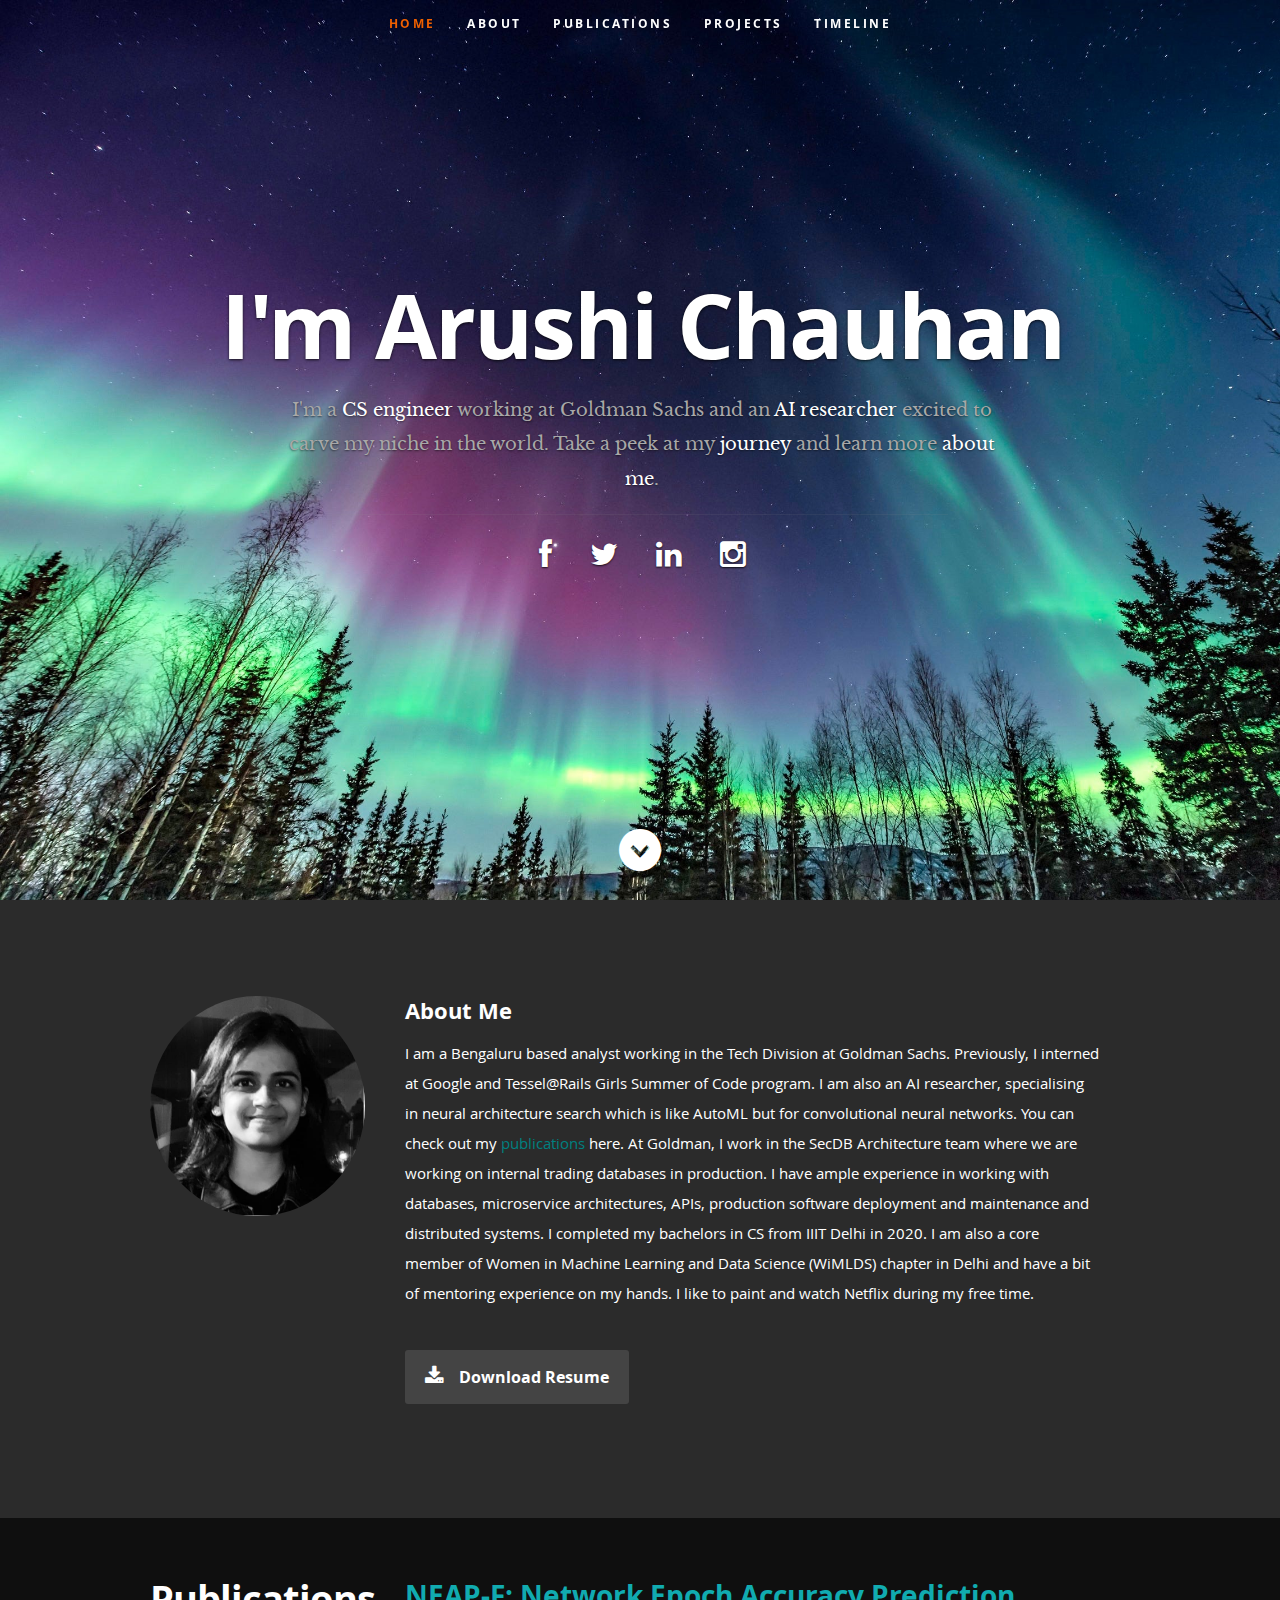
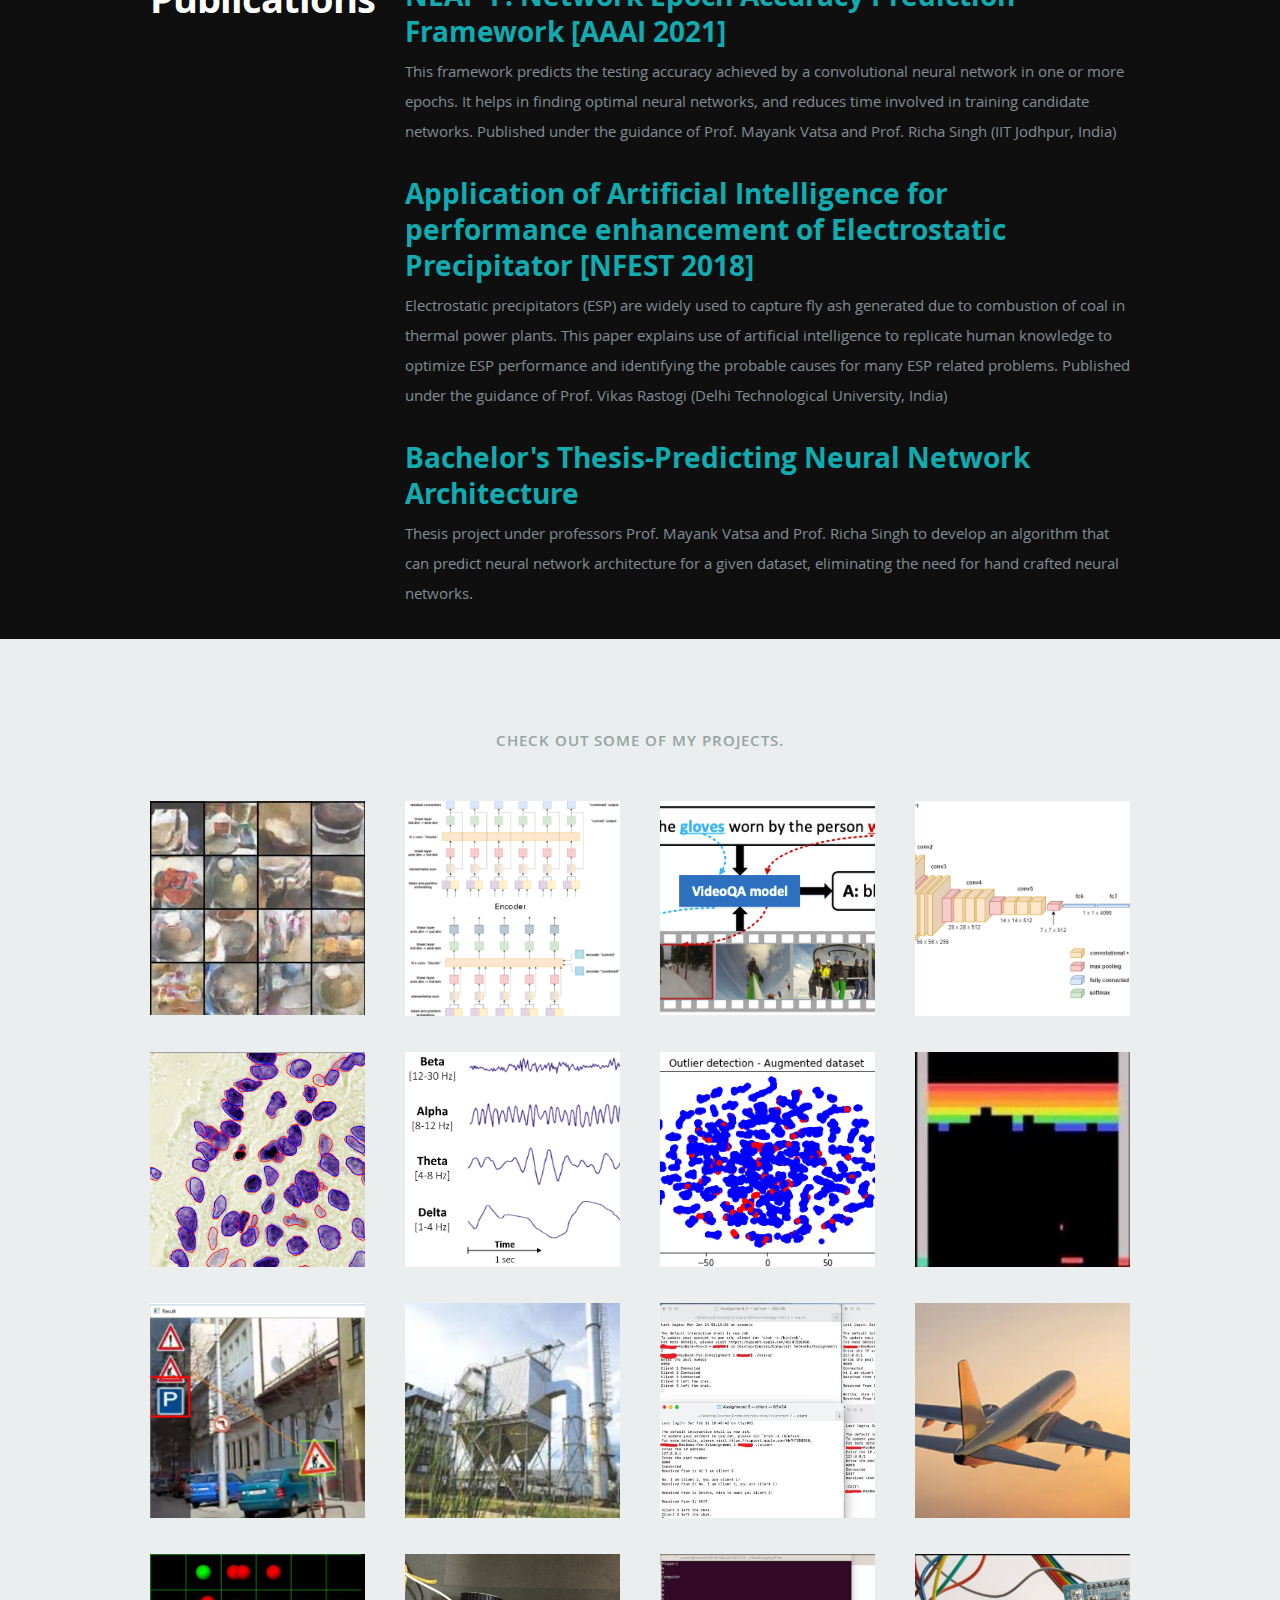
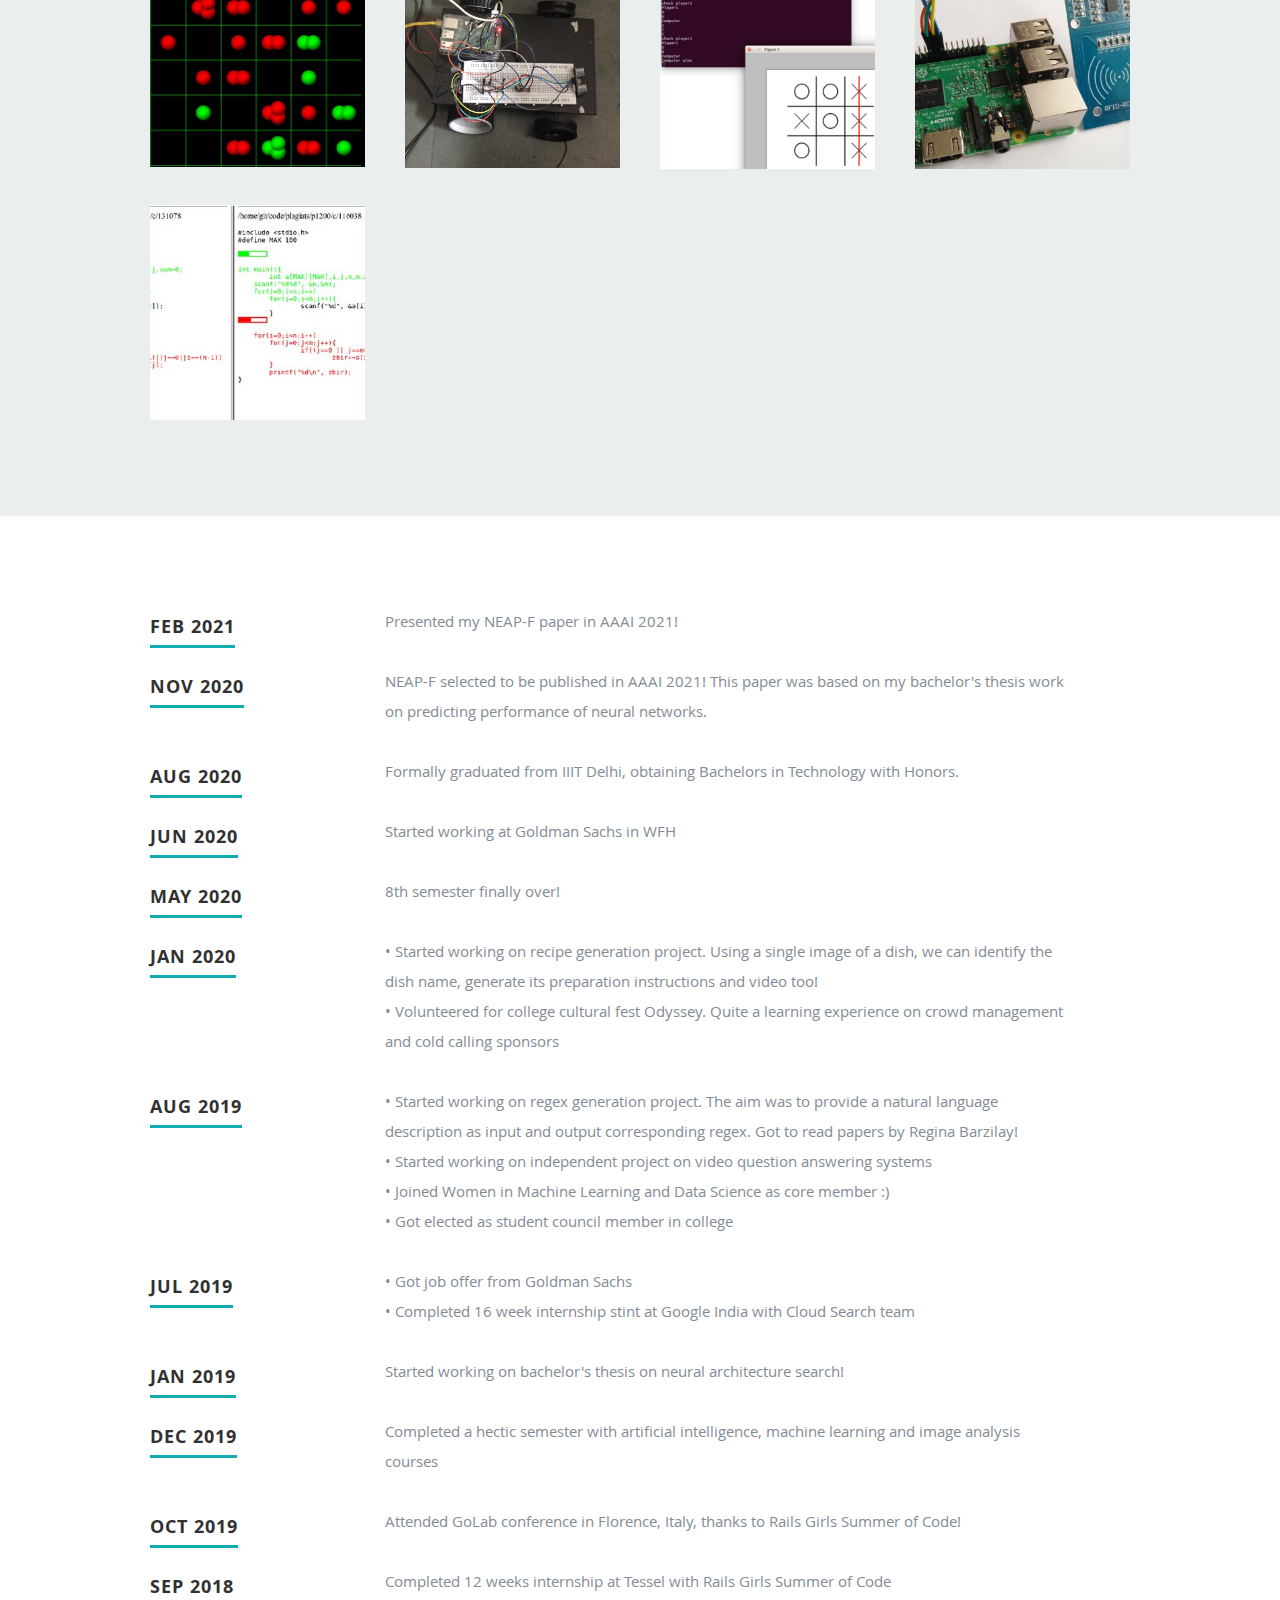
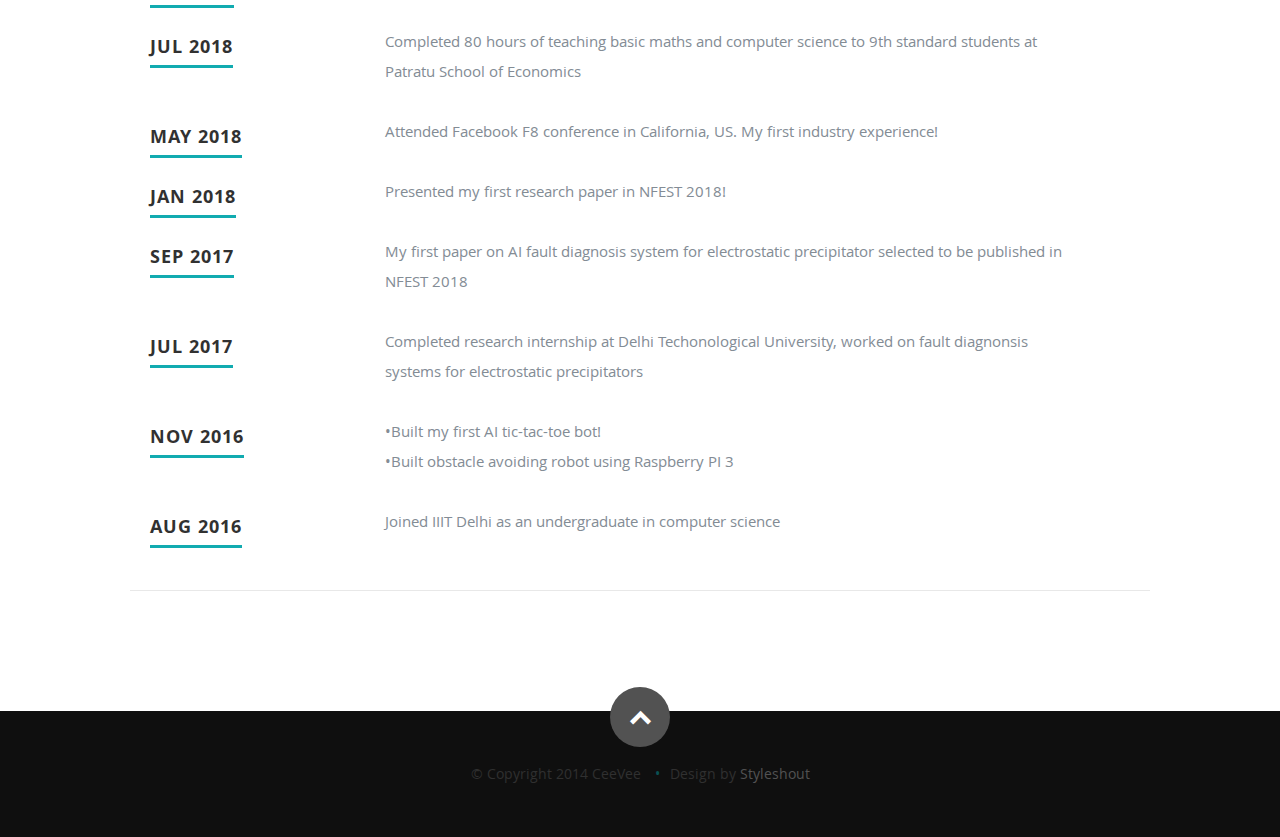
==== commit a2c3afc1: "Add files via upload" ====
--- a/index.html
+++ b/index.html
@@ -163,7 +163,7 @@
                   <div class="item-wrap">
 
                      <a href="#modal-01" title="">
-                        <img alt="" src="images/portfolio/recipe_gan.png">
+                        <img alt="" src="images/portfolio/recipe_gan.PNG">
                         <div class="overlay">
                            <div class="portfolio-item-meta">
           					      <h5>Generating Recipe Instructions and Preparation Video from Image of a Dish</h5>
@@ -180,7 +180,7 @@
                   <div class="item-wrap">
 
                      <a href="#modal-02" title="">
-                        <img alt="" src="images/portfolio/regex.png">
+                        <img alt="" src="images/portfolio/regex.PNG">
                         <div class="overlay">
                            <div class="portfolio-item-meta">
           					      <h5>Generating Regex from Natural Language Descriptions</h5>
@@ -348,7 +348,7 @@
                   <div class="item-wrap">
 
                      <a href="#modal-12" title="">
-                        <img alt="" src="images/portfolio/flight.png">
+                        <img alt="" src="images/portfolio/flight.PNG">
                         <div class="overlay">
                            <div class="portfolio-item-meta">
                               <h5>Concurrent Flight Booking System</h5>
@@ -364,7 +364,7 @@
                   <div class="item-wrap">
 
                      <a href="#modal-13" title="">
-                        <img alt="" src="images/portfolio/chain.png">
+                        <img alt="" src="images/portfolio/chain.PNG">
                         <div class="overlay">
                            <div class="portfolio-item-meta">
                               <h5>Chain Reaction Game</h5>
@@ -379,7 +379,7 @@
                   <div class="item-wrap">
 
                      <a href="#modal-14" title="">
-                        <img alt="" src="images/portfolio/robot.png">
+                        <img alt="" src="images/portfolio/robot.PNG">
                         <div class="overlay">
                            <div class="portfolio-item-meta">
                               <h5>Obstacle Avoiding Robot with Raspberry Pi</h5>
@@ -395,7 +395,7 @@
                   <div class="item-wrap">
 
                      <a href="#modal-15" title="">
-                        <img alt="" src="images/portfolio/tictactoe.png">
+                        <img alt="" src="images/portfolio/tictactoe.PNG">
                         <div class="overlay">
                            <div class="portfolio-item-meta">
                               <h5>AI Tic Tac Toe</h5>
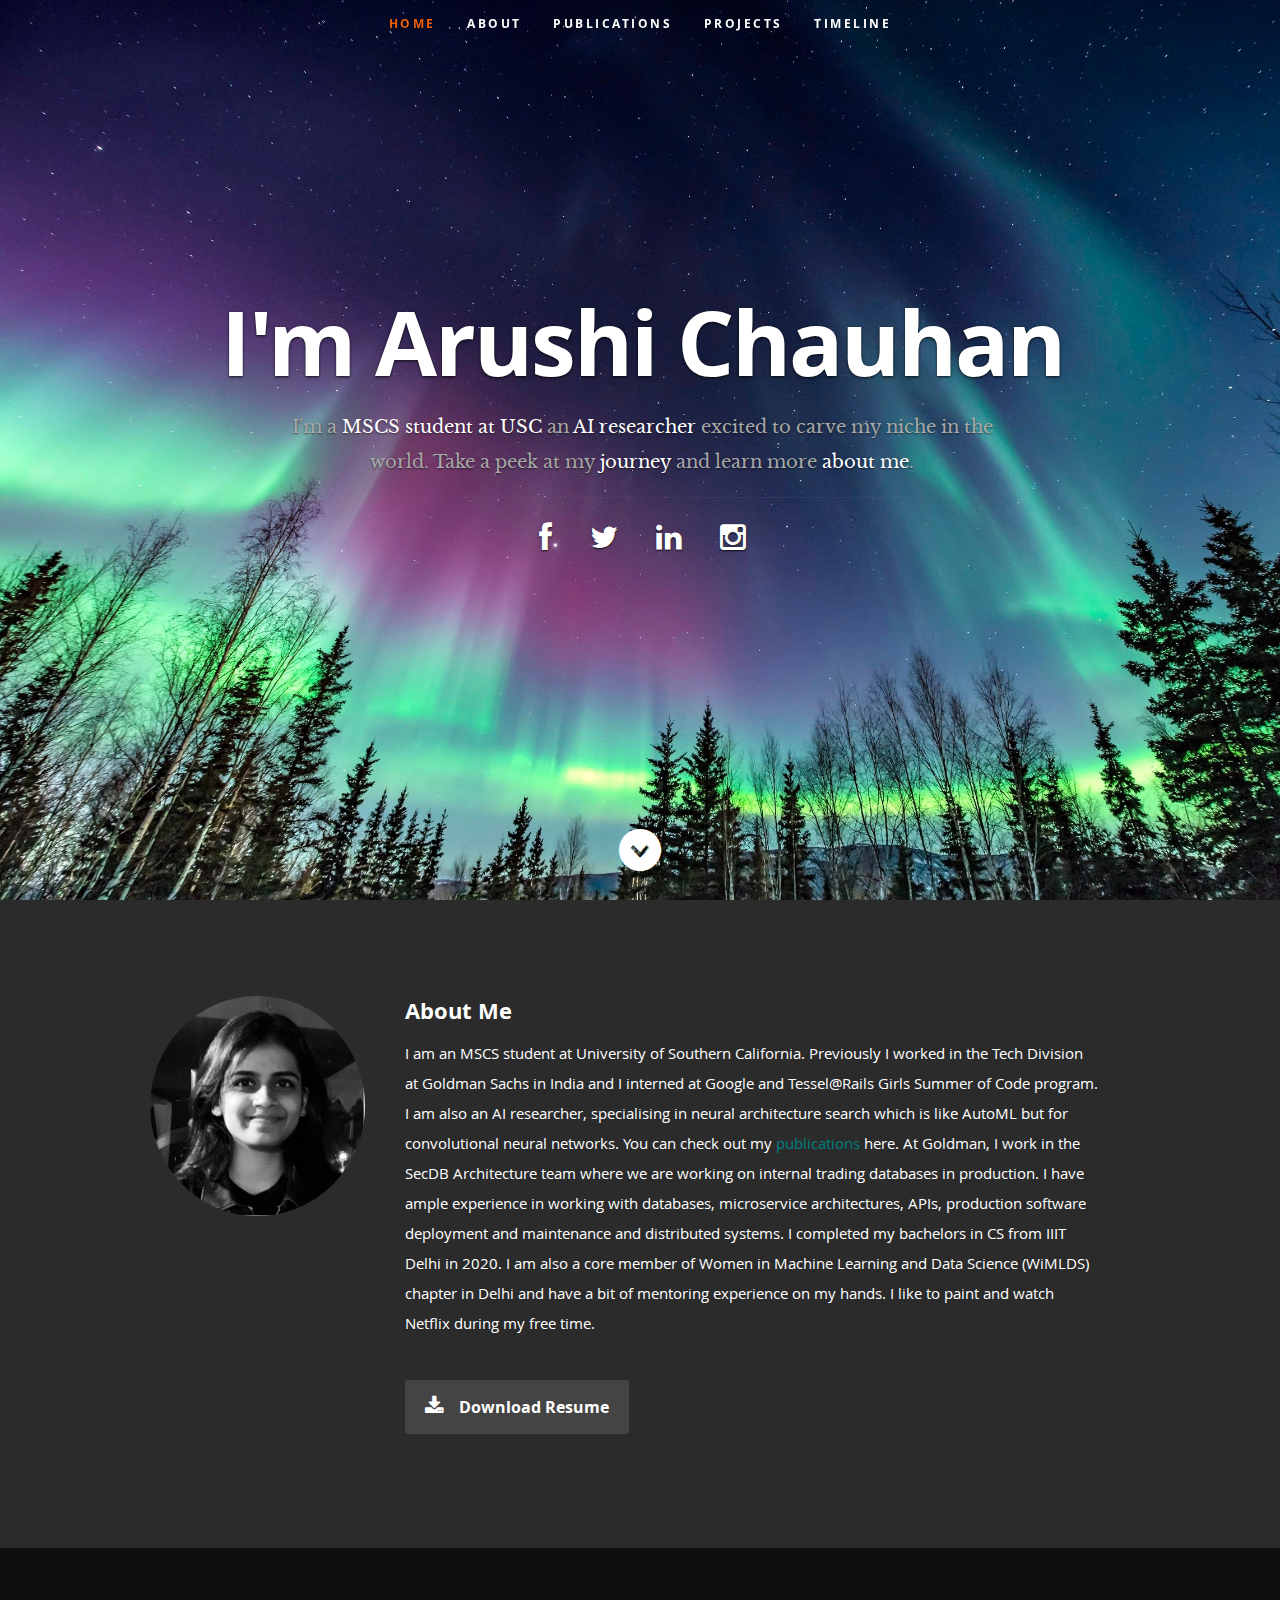
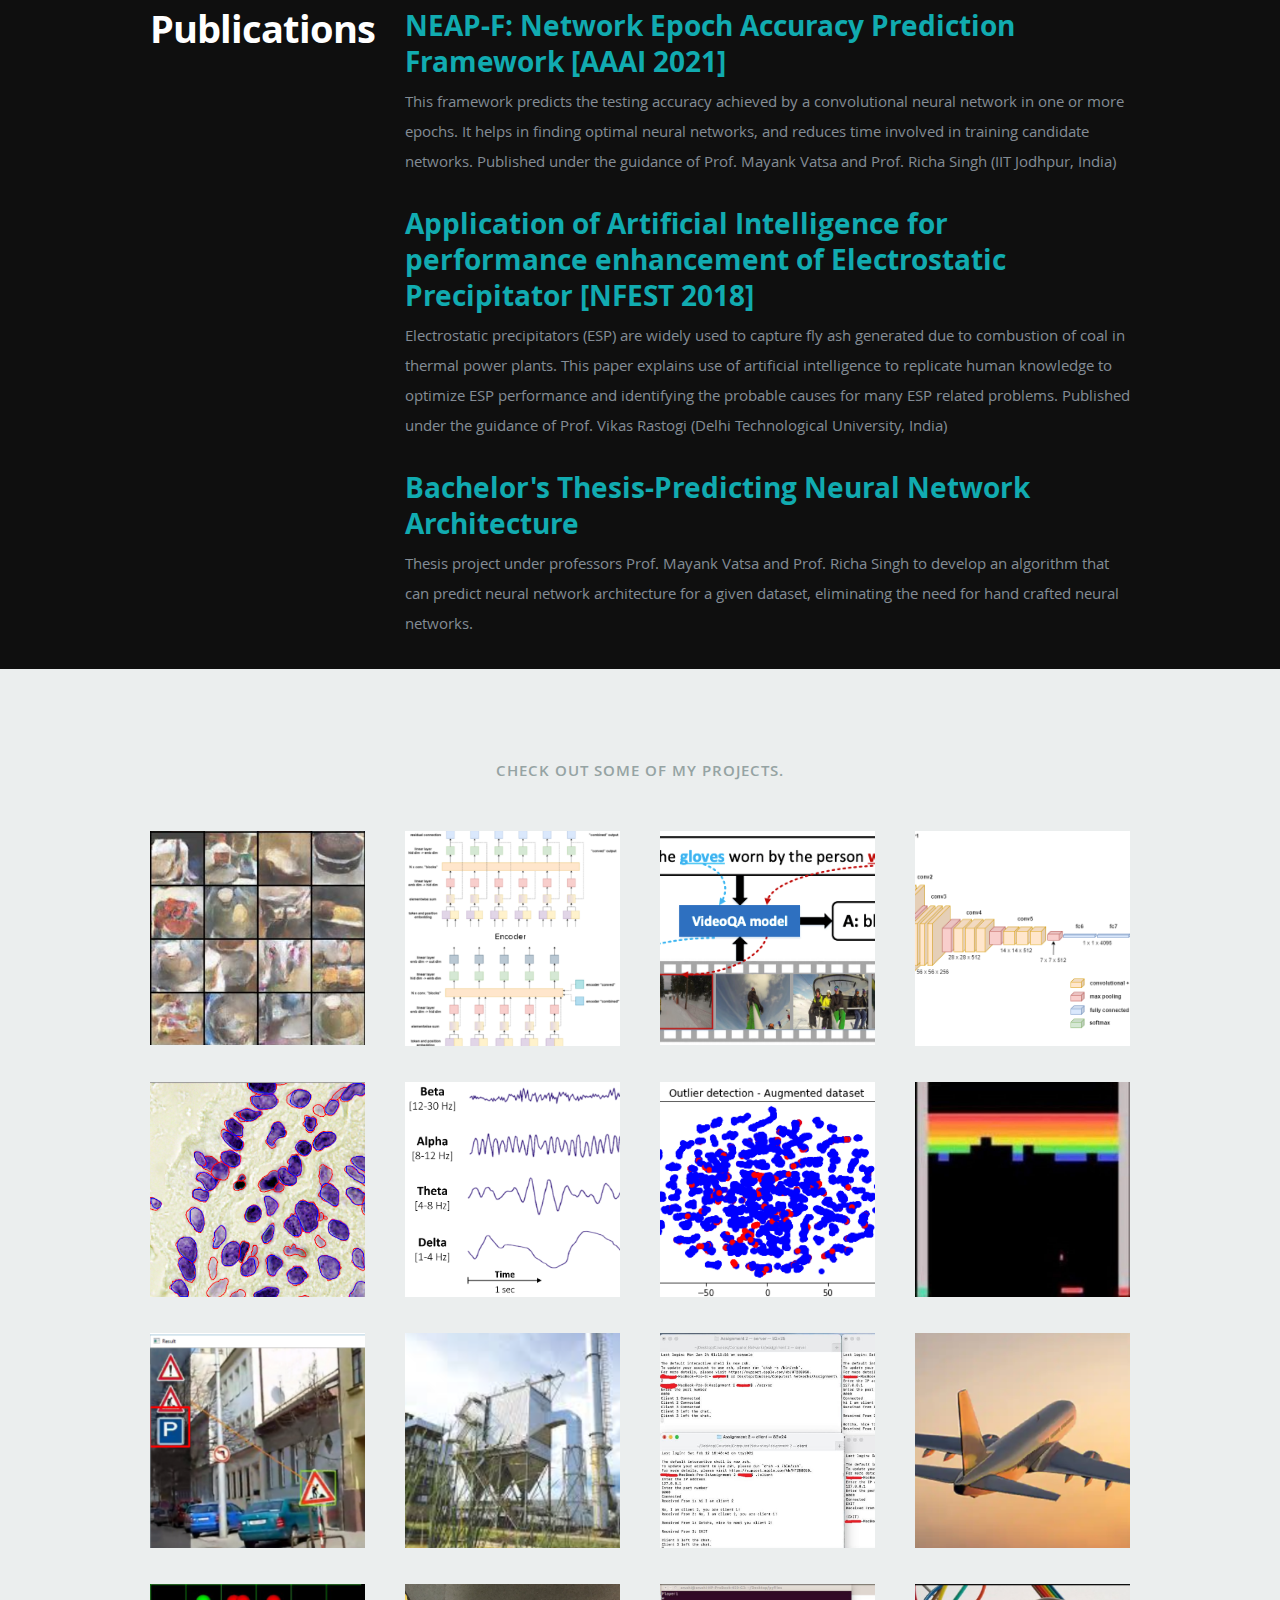
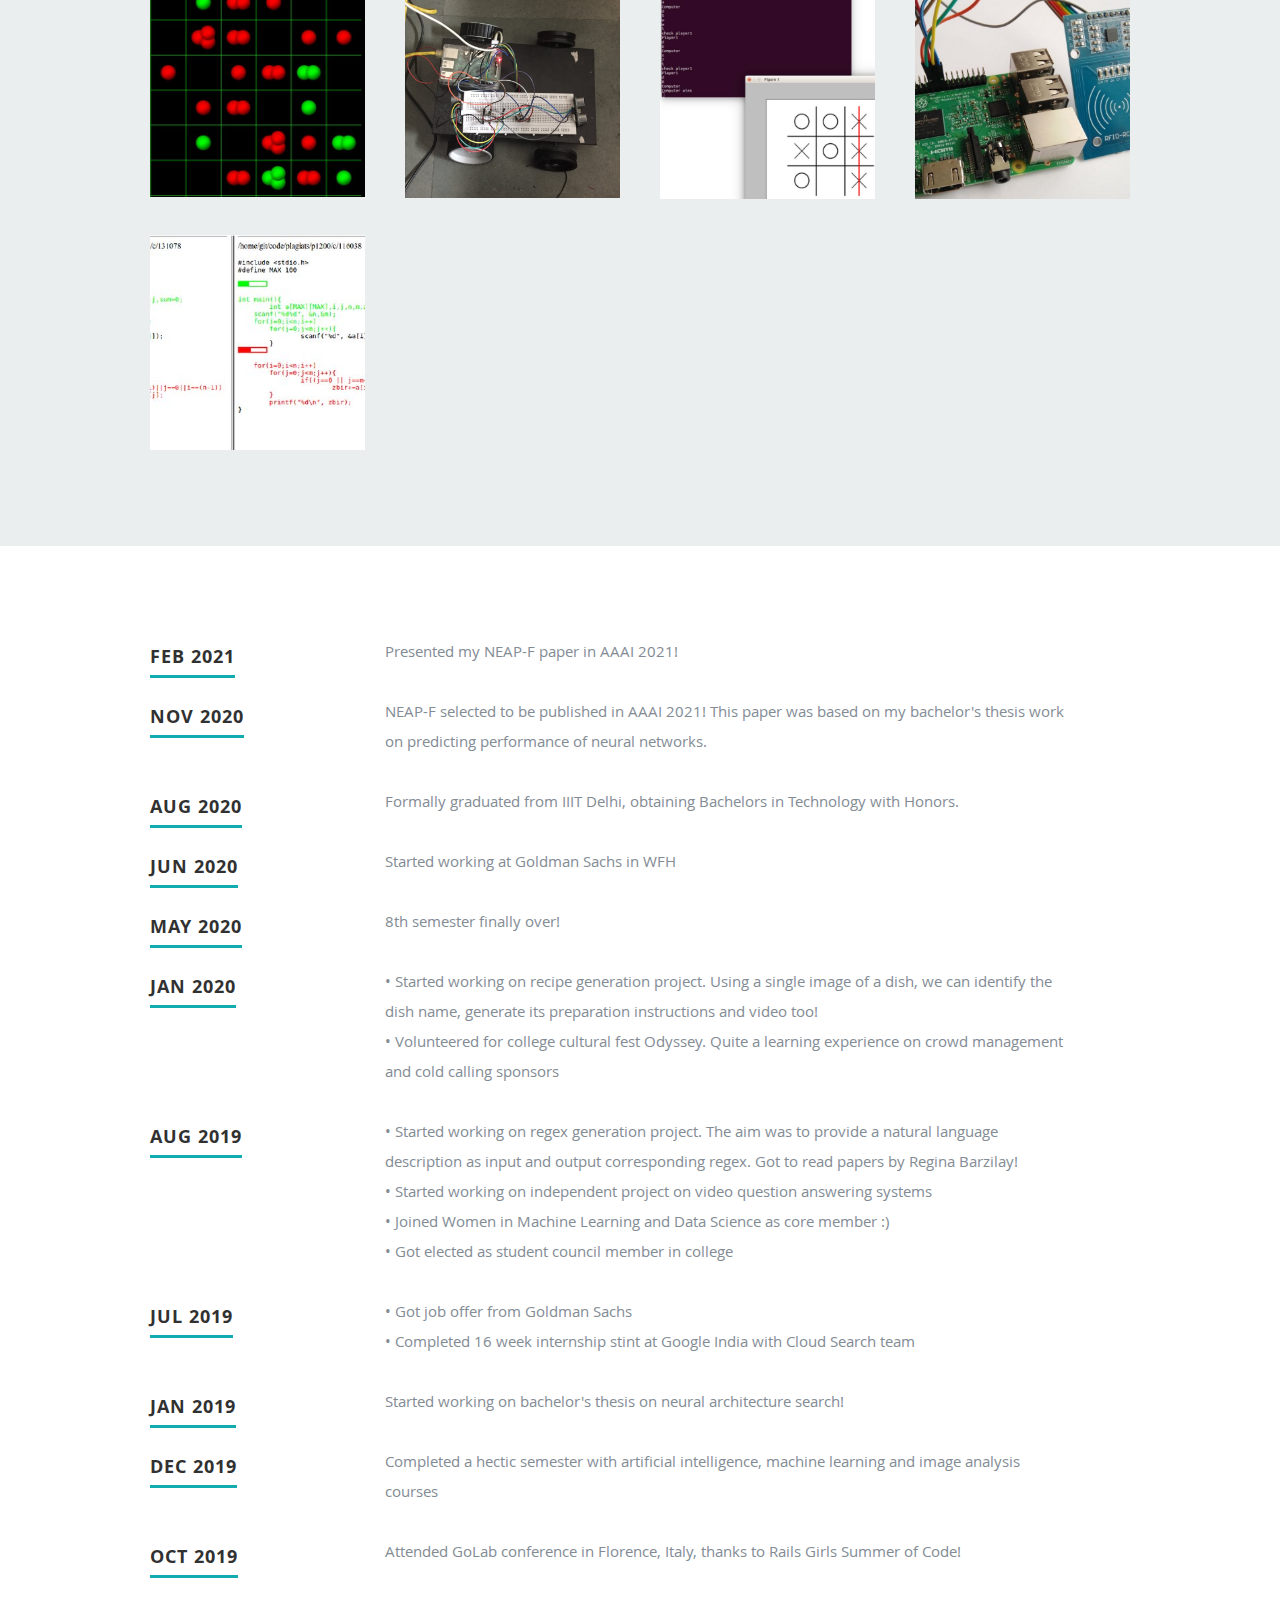
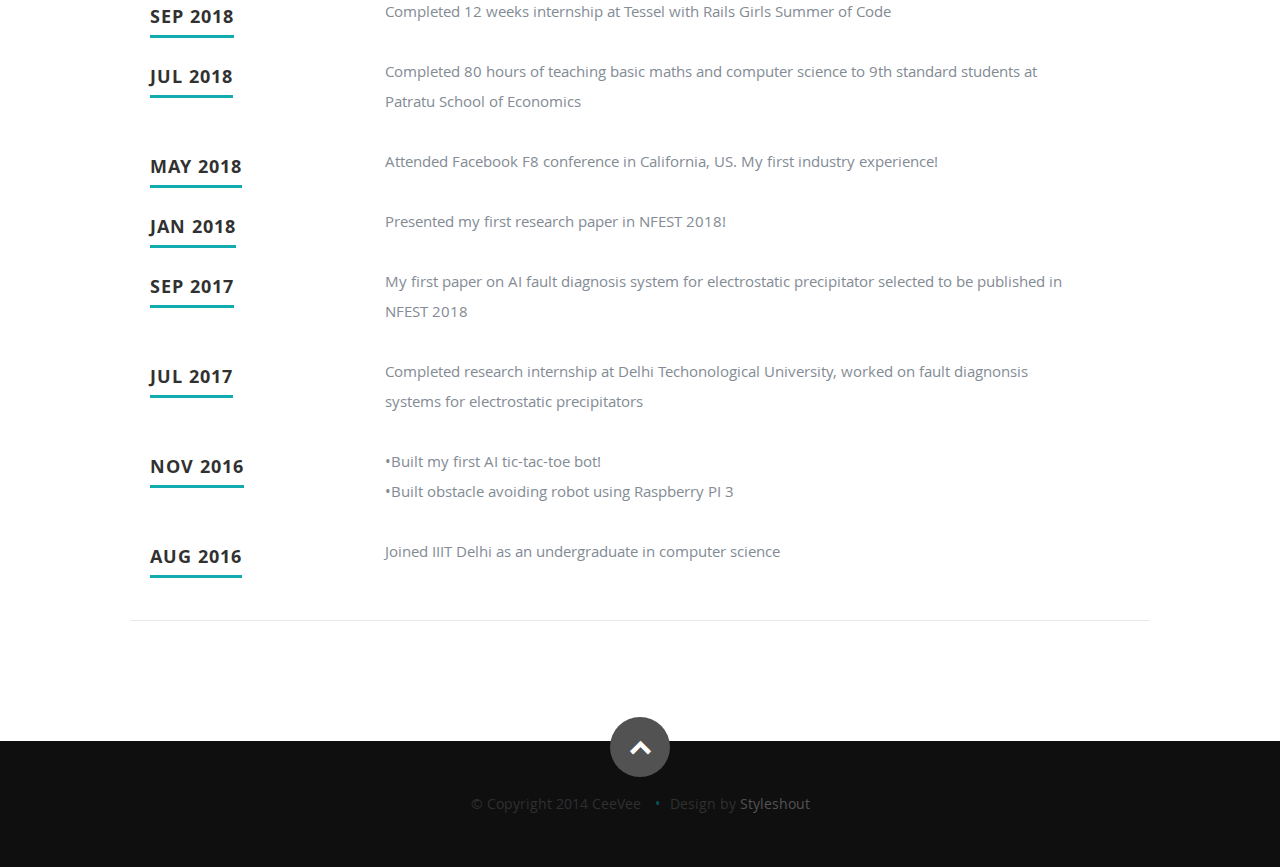
==== commit 66e686b3: "Update index.html" ====
--- a/index.html
+++ b/index.html
@@ -56,7 +56,7 @@
       <div class="row banner">
          <div class="banner-text">
             <h1 class="responsive-headline">I'm Arushi Chauhan</h1>
-            <h3>I'm a <span>CS engineer</span> working at Goldman Sachs and an <span>AI researcher</span> excited to carve my niche in the world. Take a peek at my <a class="smoothscroll" href="#resume">journey</a>
+            <h3>I'm a <span>MSCS student at USC</span> an <span>AI researcher</span> excited to carve my niche in the world. Take a peek at my <a class="smoothscroll" href="#resume">journey</a>
             and learn more <a class="smoothscroll" href="#about">about me</a>.</h3>
             <hr />
             <ul class="social">
@@ -91,7 +91,7 @@
 
             <h2>About Me</h2>
 
-            <p style="color:white;">I am a Bengaluru based analyst working in the Tech Division at Goldman Sachs. Previously, I interned at Google and Tessel@Rails Girls Summer of Code program. I am also an AI researcher, specialising in neural architecture search which is like AutoML but for convolutional neural networks. You can check out my <a class="smoothscroll" href="#publications" style="color:teal;">publications</a> here. At Goldman, I work in the SecDB Architecture team where we are working on internal trading databases in production. I have ample experience in working with databases, microservice architectures, APIs, production software deployment and maintenance and distributed systems. I completed my bachelors in CS from IIIT Delhi in 2020. I am also a core member of Women in Machine Learning and Data Science (WiMLDS) chapter in Delhi and have a bit of mentoring experience on my hands. I like to paint and watch Netflix during my free time.
+            <p style="color:white;">I am an MSCS student at University of Southern California. Previously I worked in the Tech Division at Goldman Sachs in India and I interned at Google and Tessel@Rails Girls Summer of Code program. I am also an AI researcher, specialising in neural architecture search which is like AutoML but for convolutional neural networks. You can check out my <a class="smoothscroll" href="#publications" style="color:teal;">publications</a> here. At Goldman, I work in the SecDB Architecture team where we are working on internal trading databases in production. I have ample experience in working with databases, microservice architectures, APIs, production software deployment and maintenance and distributed systems. I completed my bachelors in CS from IIIT Delhi in 2020. I am also a core member of Women in Machine Learning and Data Science (WiMLDS) chapter in Delhi and have a bit of mentoring experience on my hands. I like to paint and watch Netflix during my free time.
             </p>
 
             <div class="row">
@@ -913,4 +913,4 @@
 
 </body>
 
-</html>+</html>
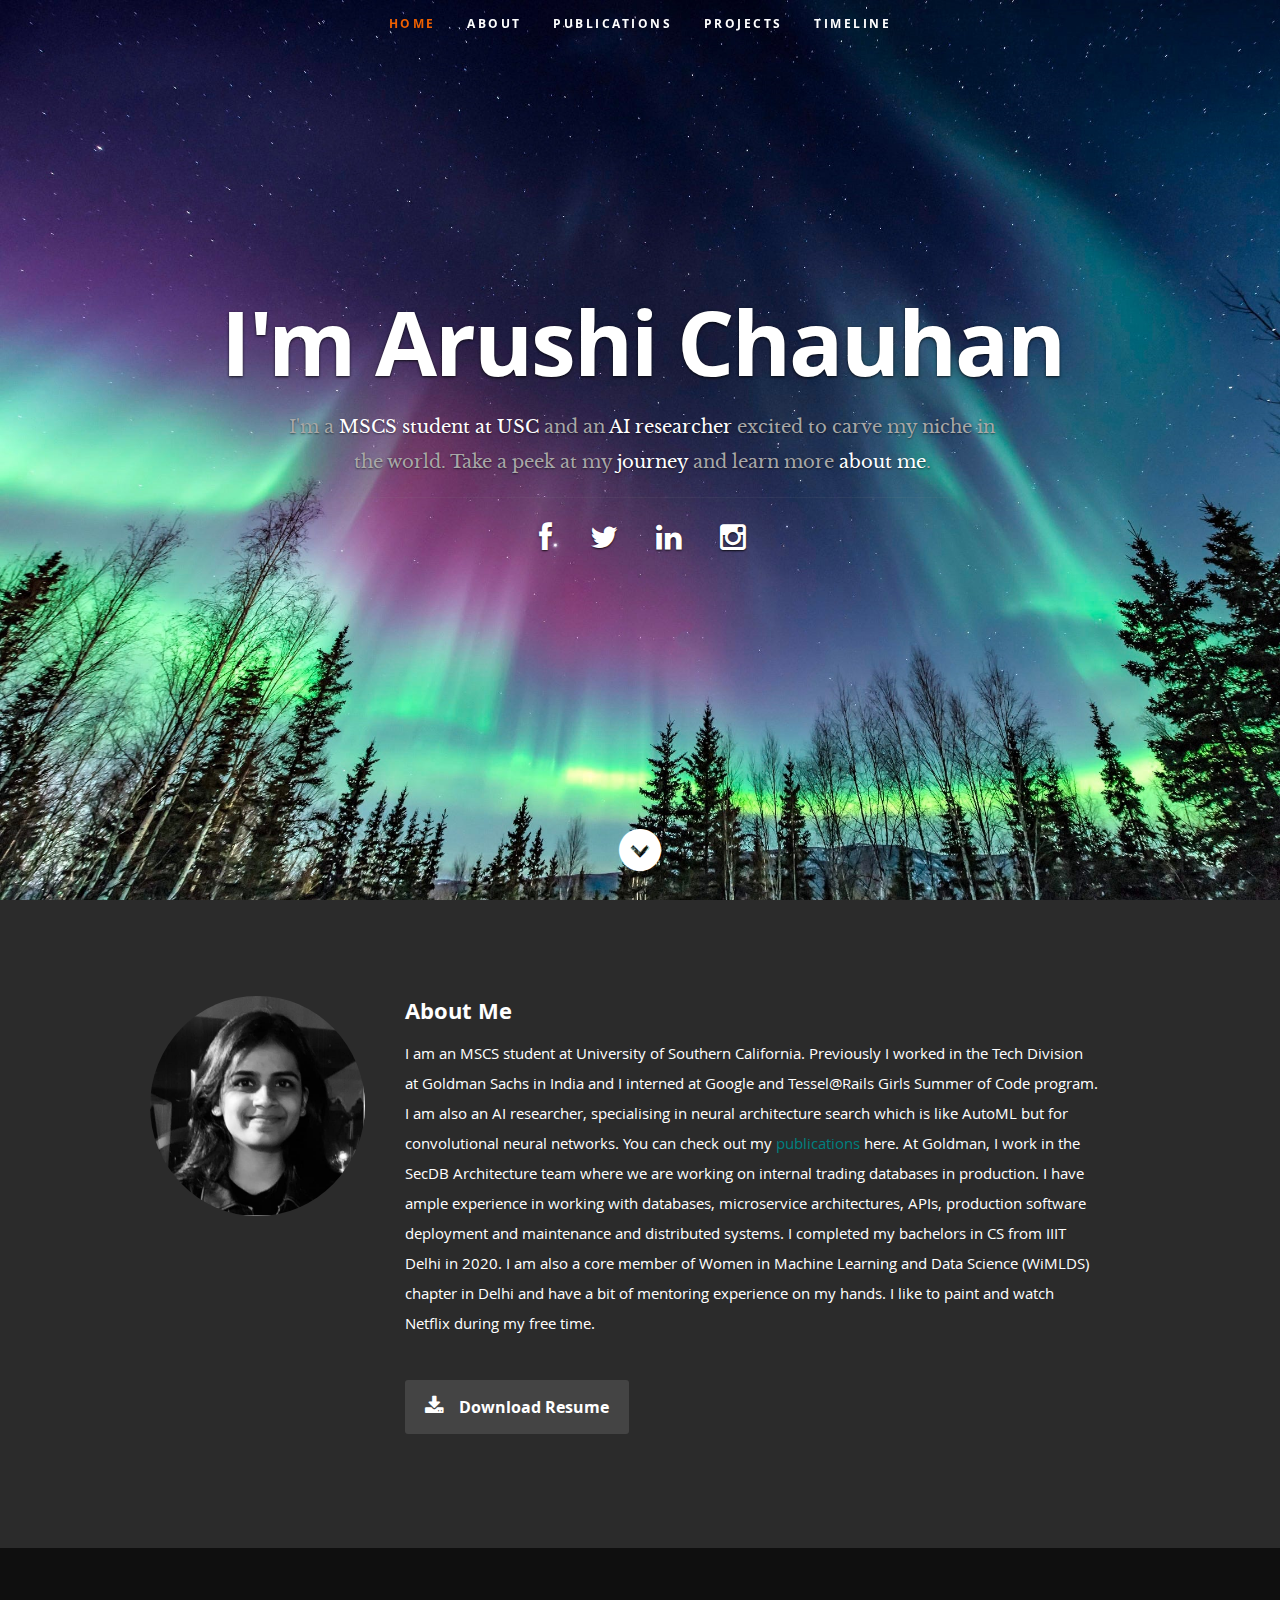
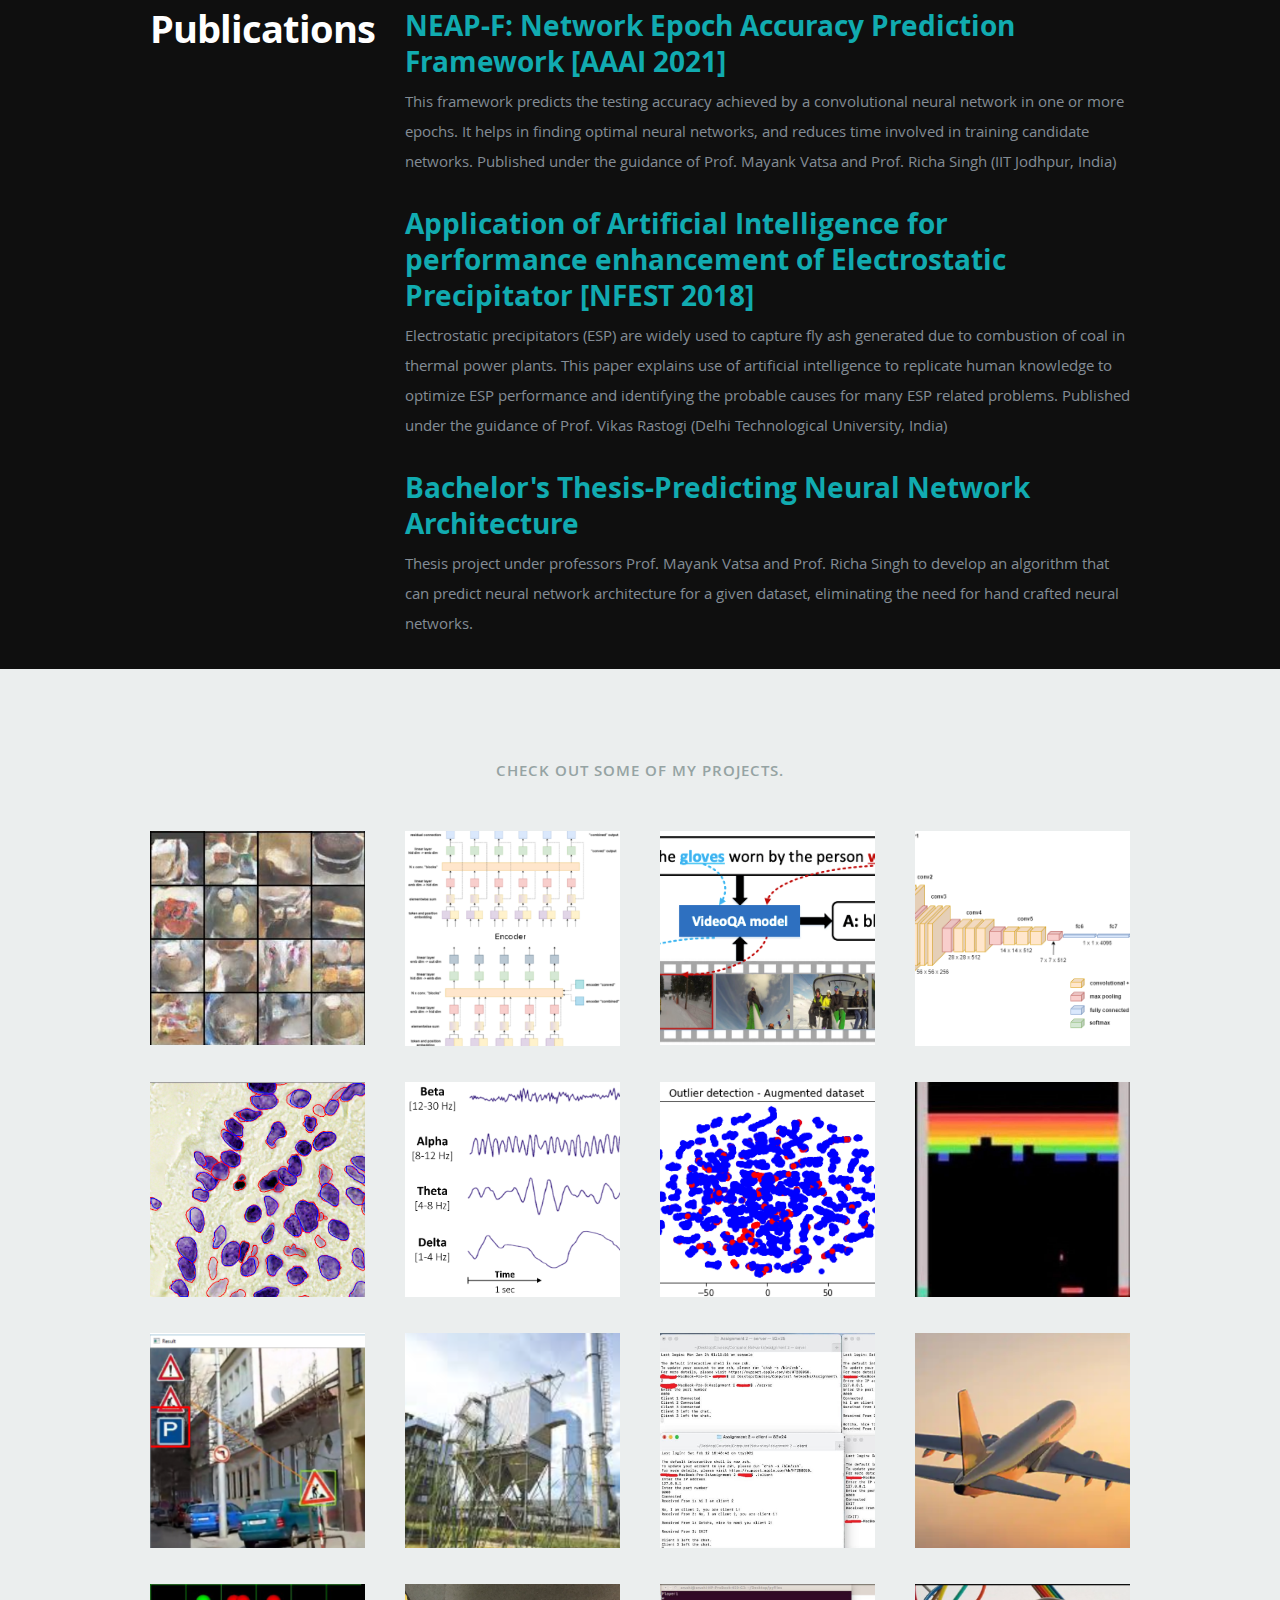
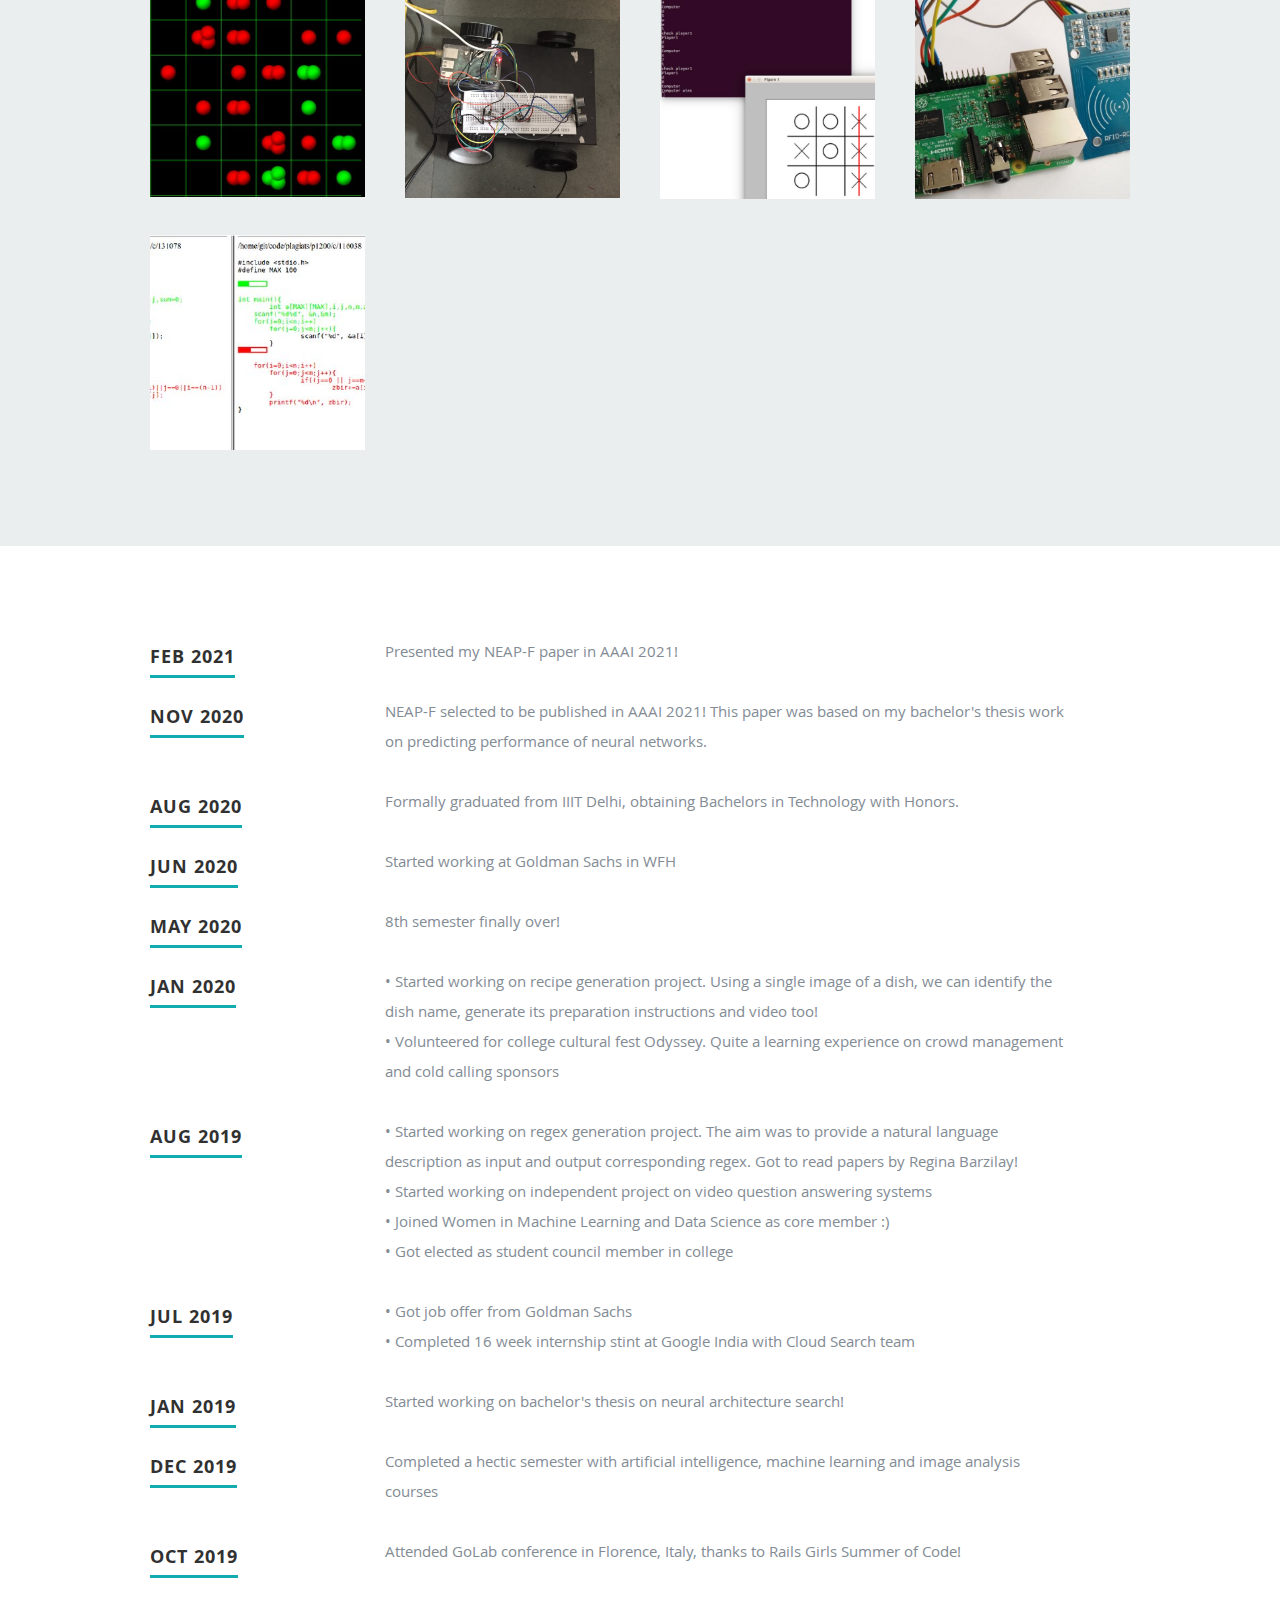
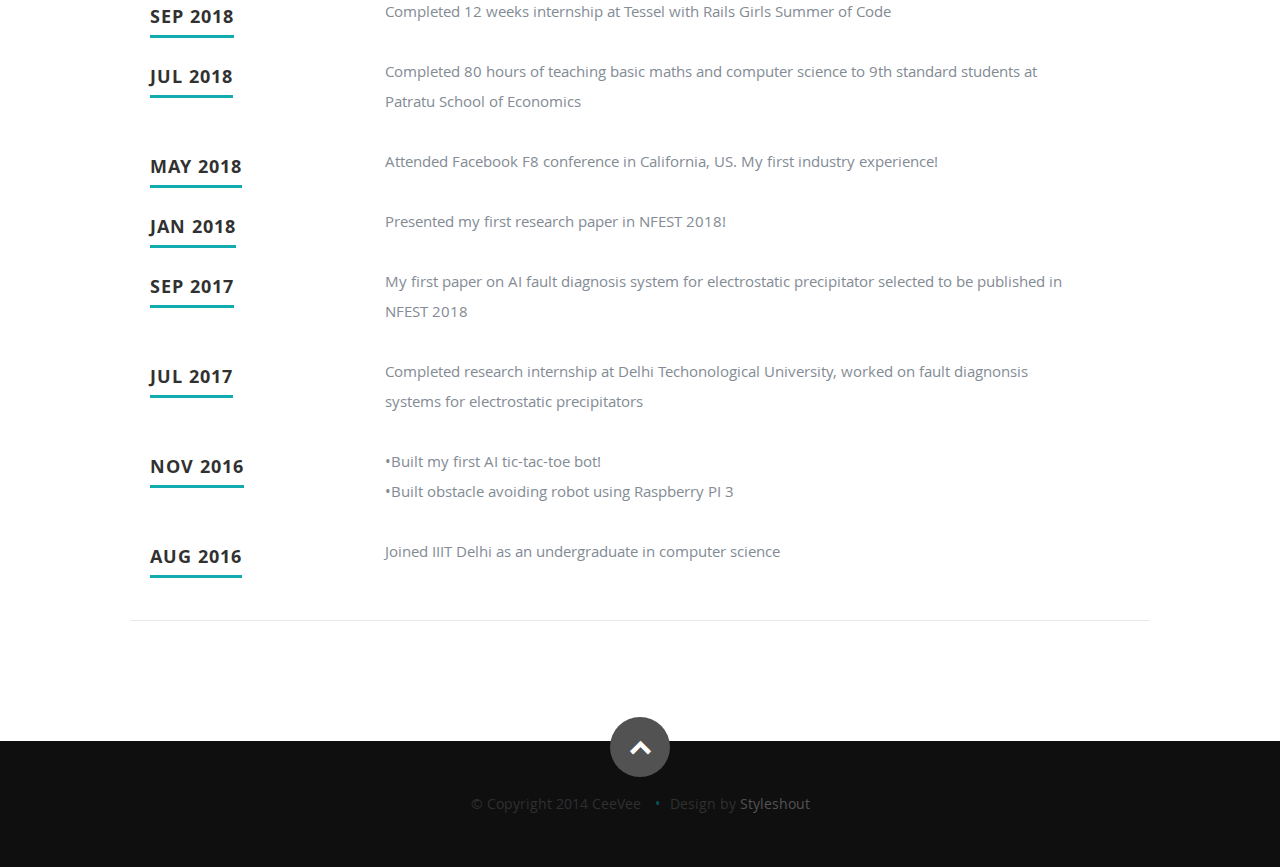
==== commit 1480f8de: "Update index.html" ====
--- a/index.html
+++ b/index.html
@@ -56,7 +56,7 @@
       <div class="row banner">
          <div class="banner-text">
             <h1 class="responsive-headline">I'm Arushi Chauhan</h1>
-            <h3>I'm a <span>MSCS student at USC</span> an <span>AI researcher</span> excited to carve my niche in the world. Take a peek at my <a class="smoothscroll" href="#resume">journey</a>
+            <h3>I'm a <span>MSCS student at USC</span> and an <span>AI researcher</span> excited to carve my niche in the world. Take a peek at my <a class="smoothscroll" href="#resume">journey</a>
             and learn more <a class="smoothscroll" href="#about">about me</a>.</h3>
             <hr />
             <ul class="social">
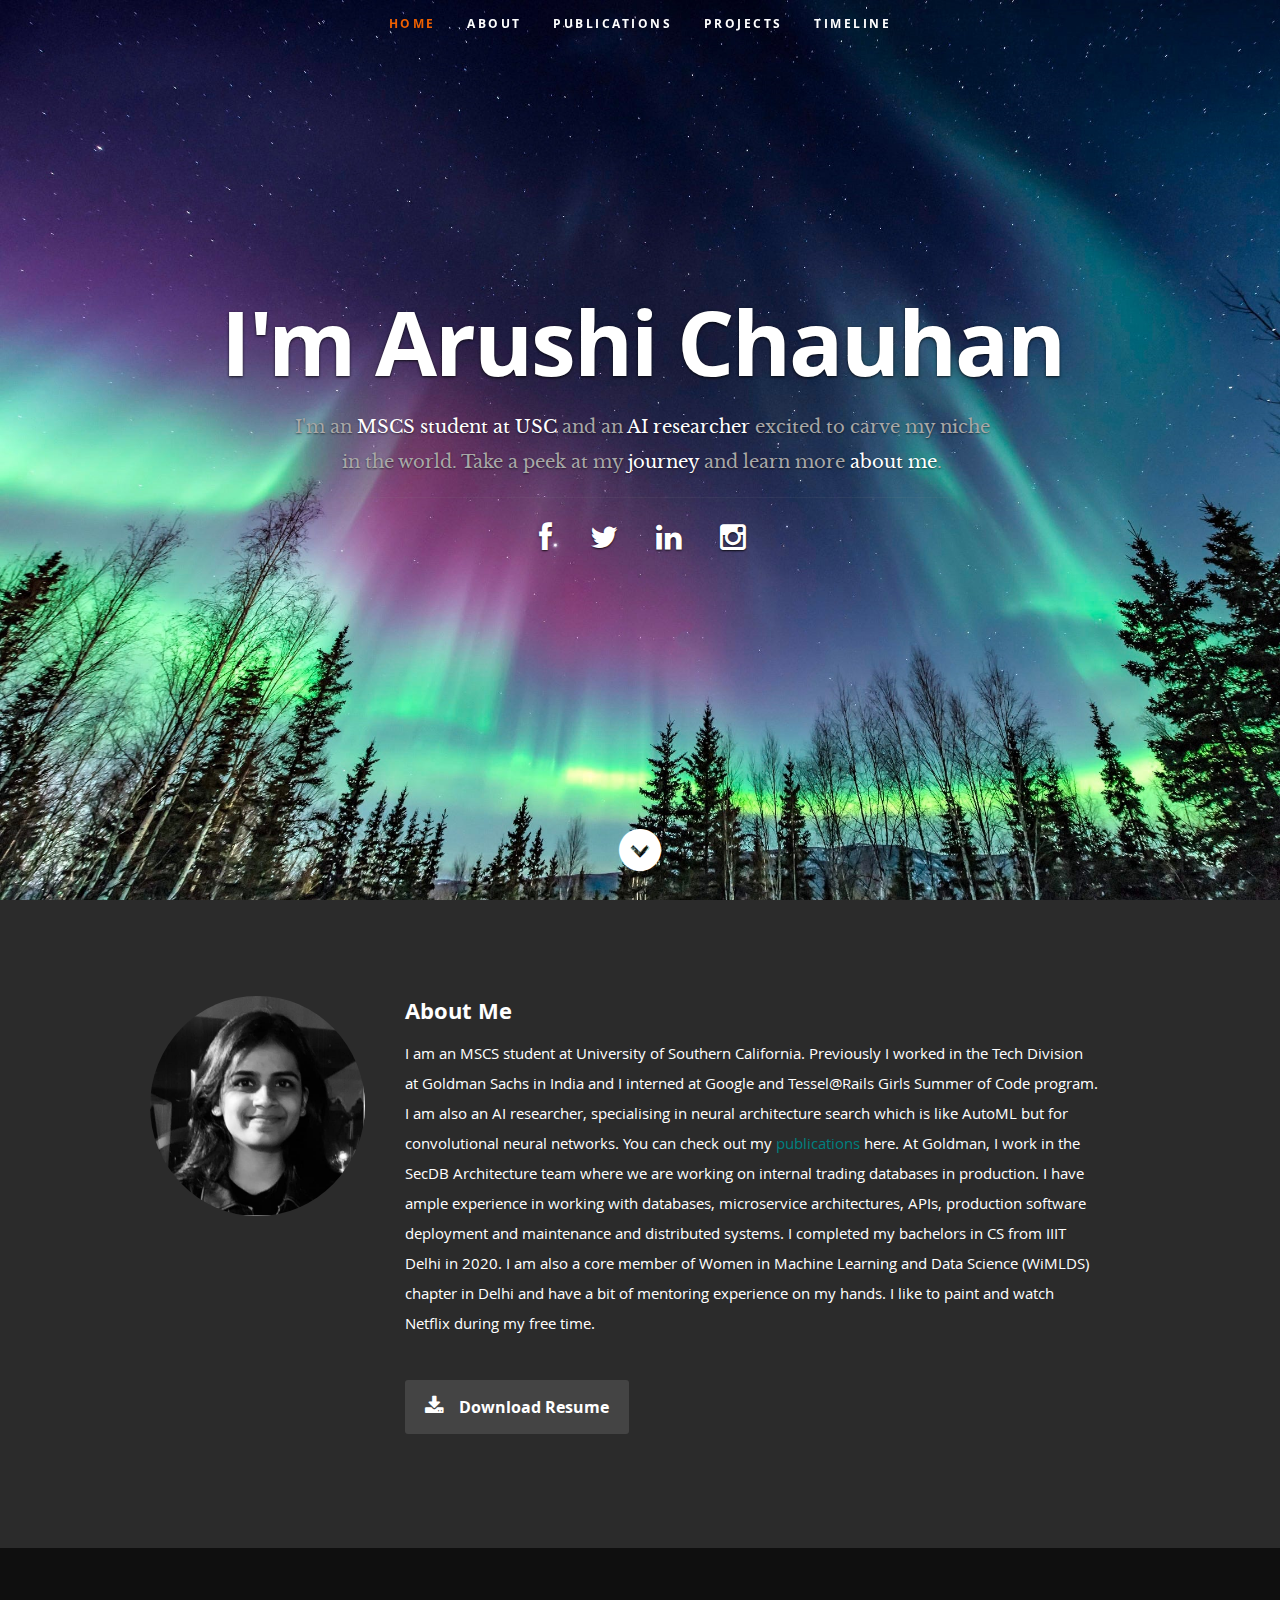
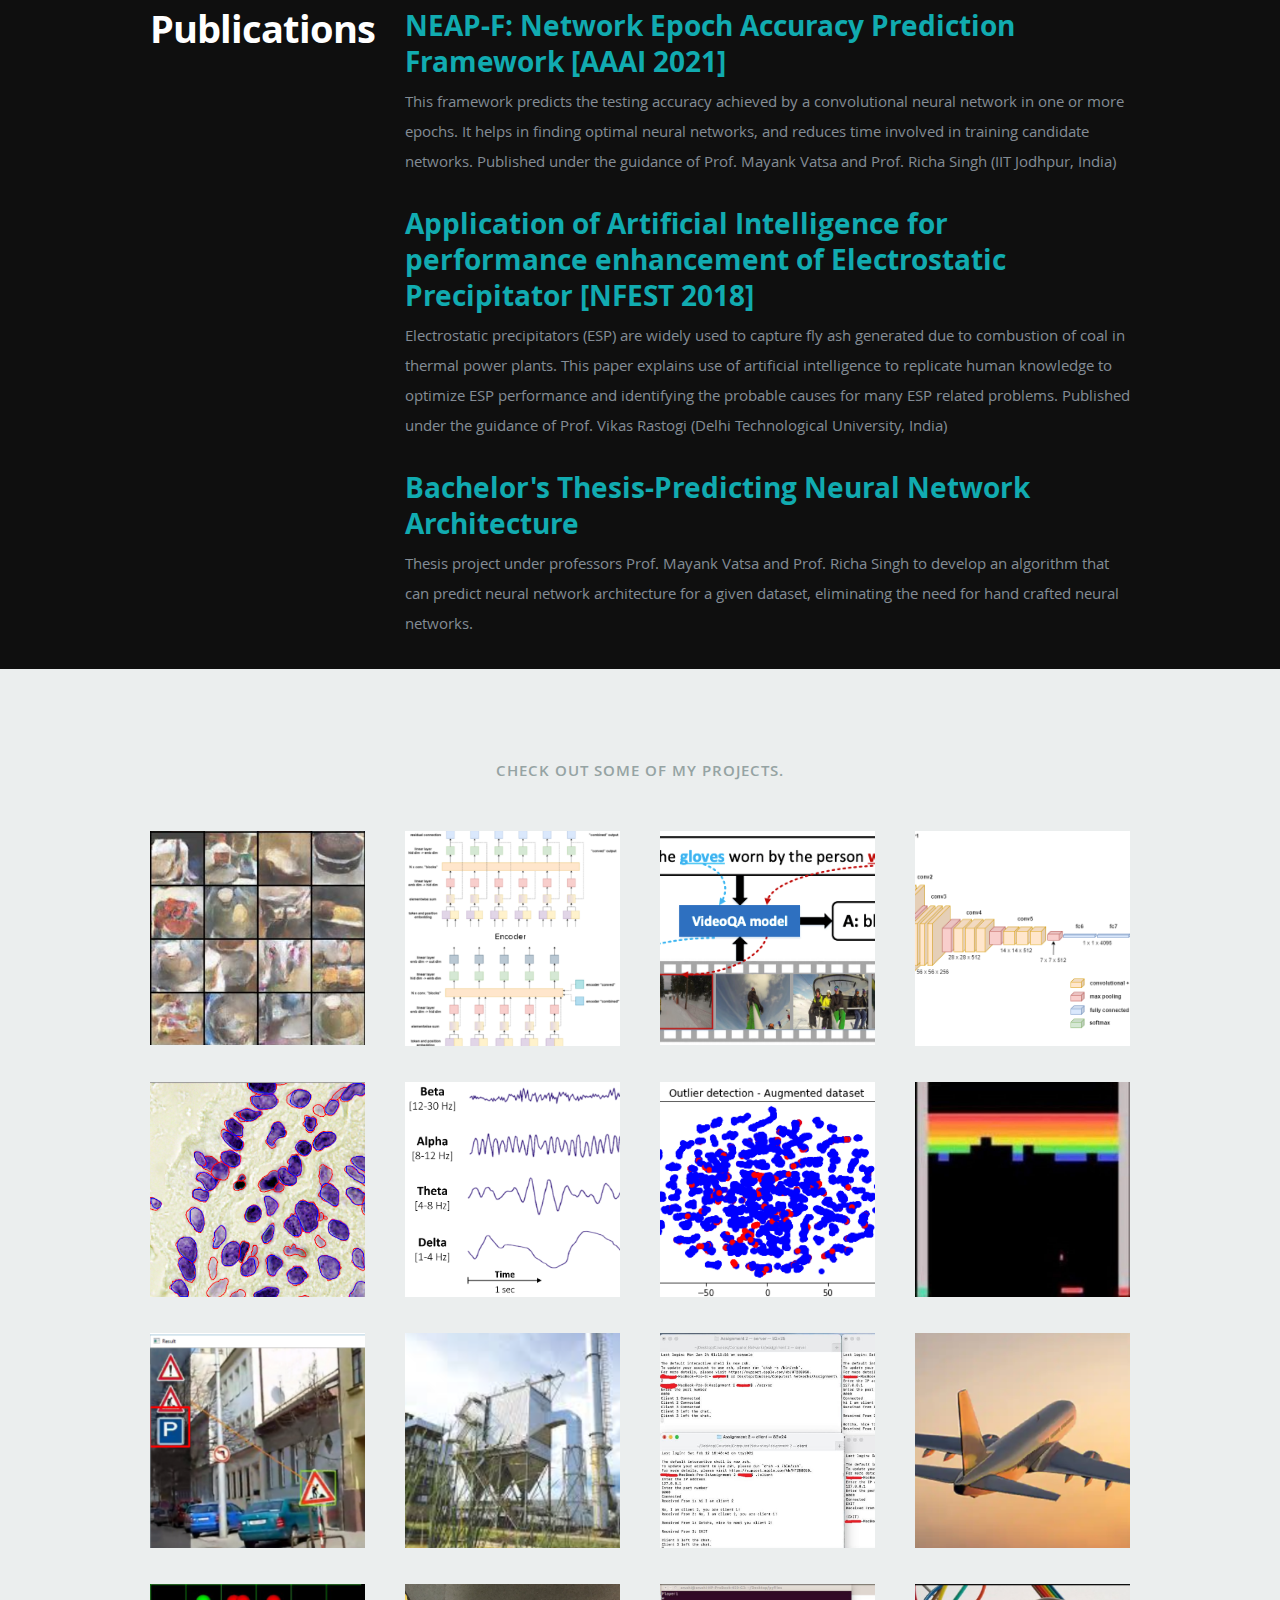
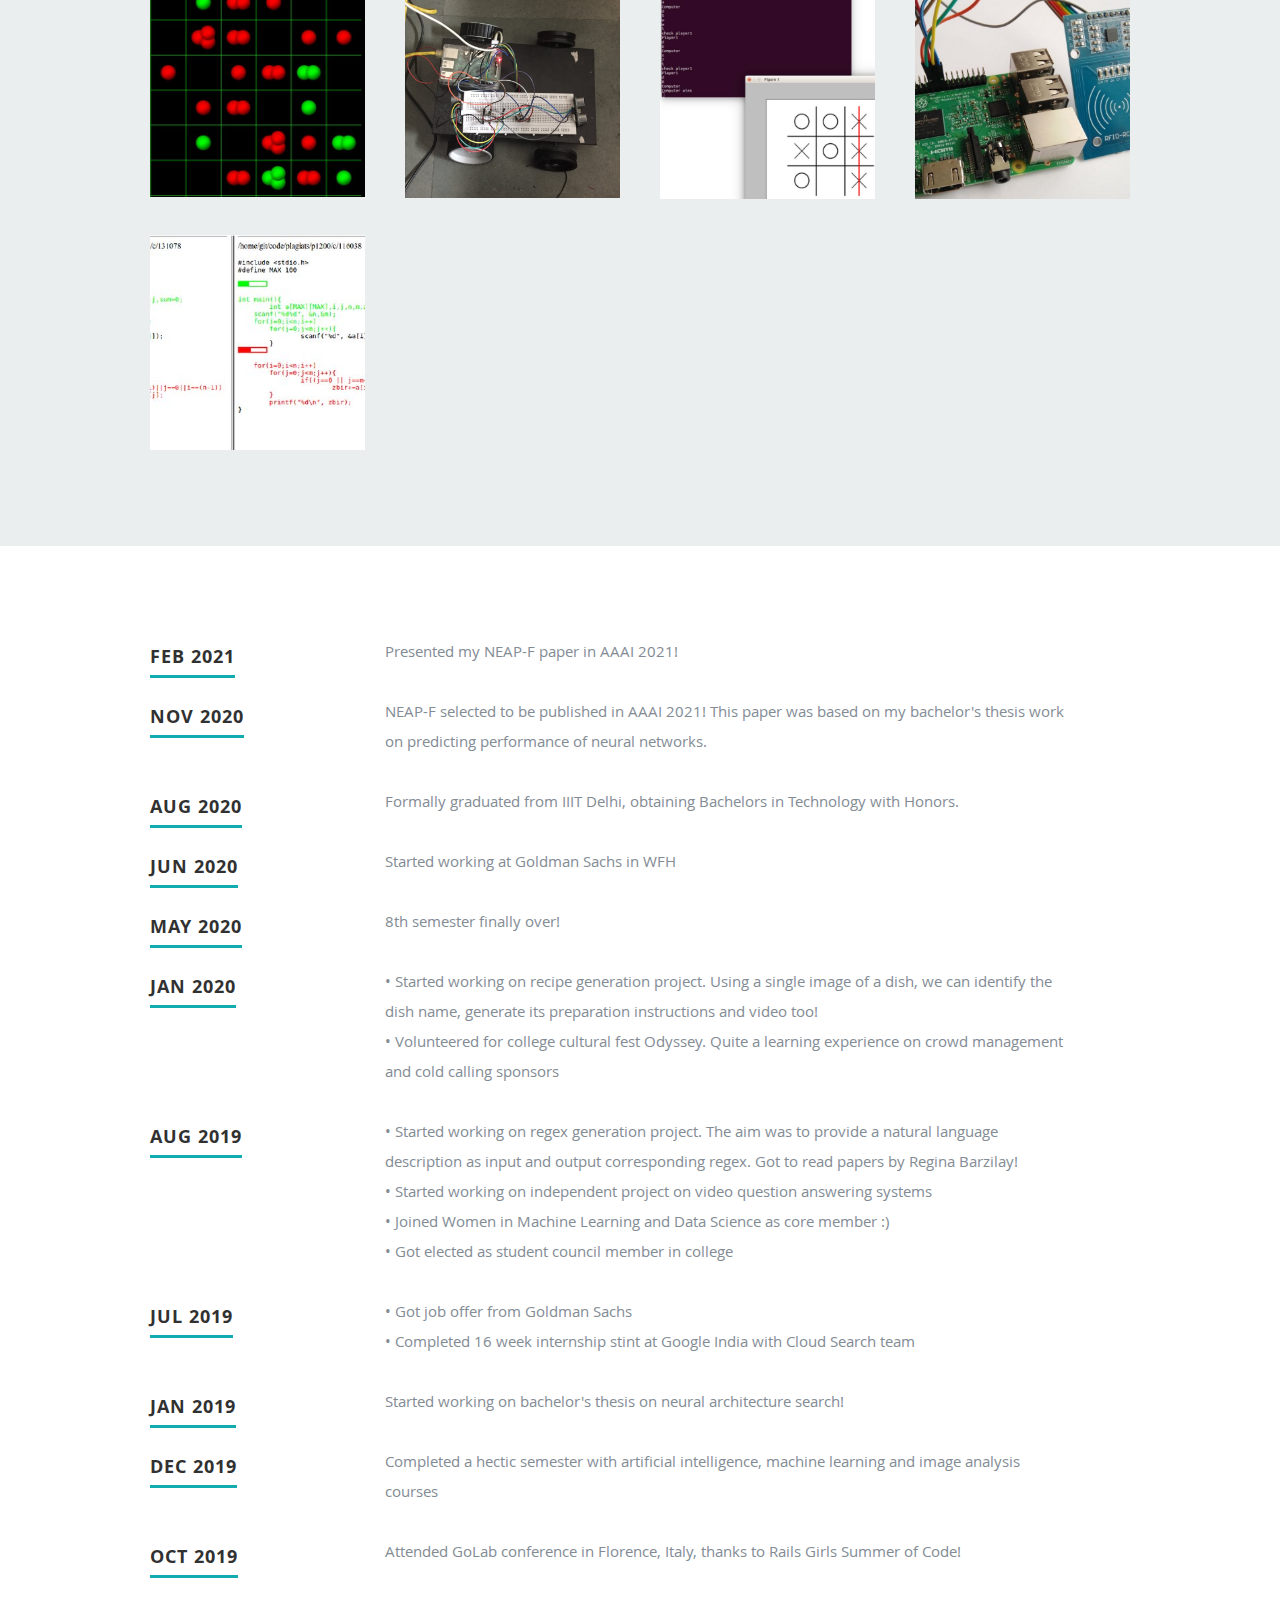
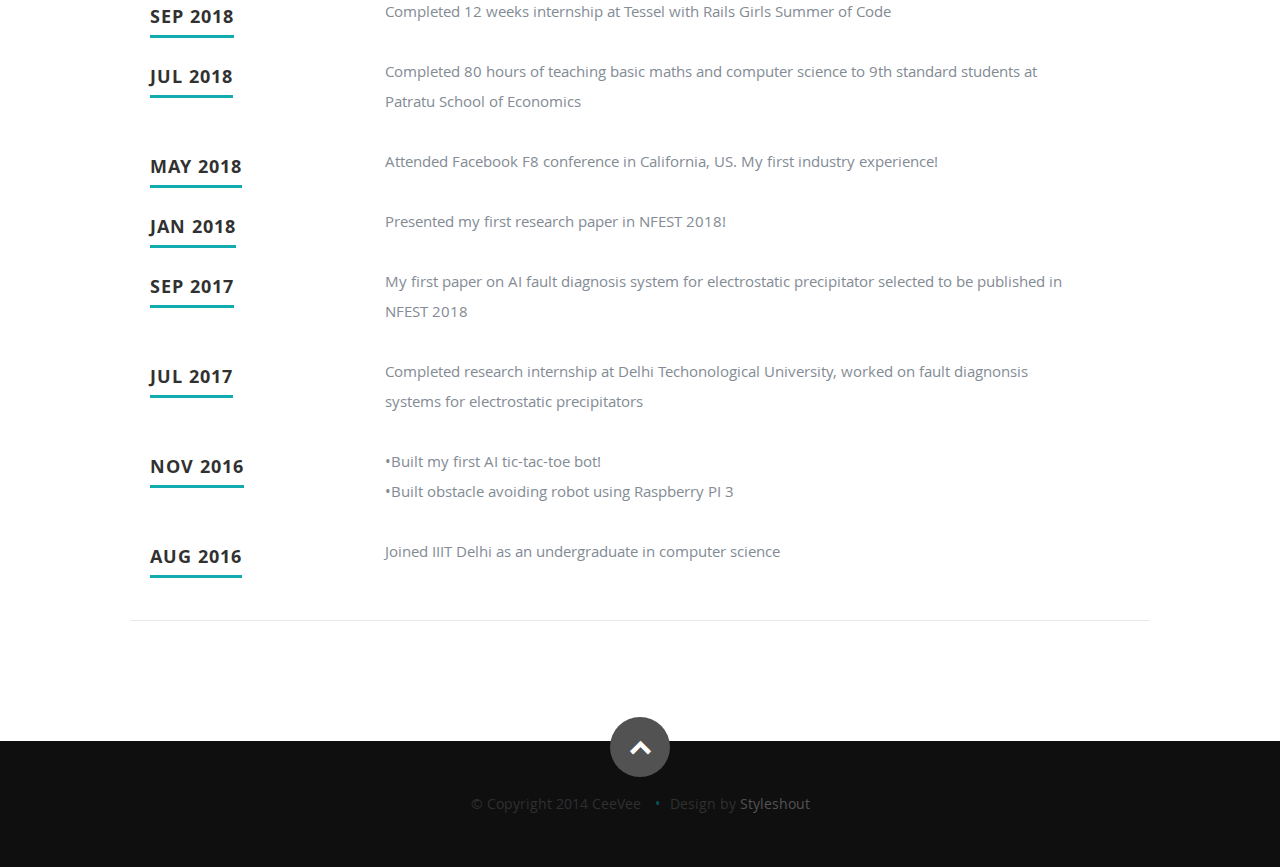
==== commit 1135d573: "Update index.html" ====
--- a/index.html
+++ b/index.html
@@ -56,7 +56,7 @@
       <div class="row banner">
          <div class="banner-text">
             <h1 class="responsive-headline">I'm Arushi Chauhan</h1>
-            <h3>I'm a <span>MSCS student at USC</span> and an <span>AI researcher</span> excited to carve my niche in the world. Take a peek at my <a class="smoothscroll" href="#resume">journey</a>
+            <h3>I'm an <span>MSCS student at USC</span> and an <span>AI researcher</span> excited to carve my niche in the world. Take a peek at my <a class="smoothscroll" href="#resume">journey</a>
             and learn more <a class="smoothscroll" href="#about">about me</a>.</h3>
             <hr />
             <ul class="social">
@@ -97,7 +97,7 @@
             <div class="row">
                <div class="columns download">
                   <p>
-                     <a href="https://drive.google.com/file/d/1uOMiT7O-aNMrY5eu47QqBkSpFM9xXvEx/view?usp=sharing" class="button"><i class="fa fa-download"></i>Download Resume</a>
+                     <a href="https://drive.google.com/file/d/132Pfb31BvM29rWO0rBMsVMsEzKNo38Bk/view?usp=sharing" class="button"><i class="fa fa-download"></i>Download Resume</a>
                   </p>
                </div>
 
